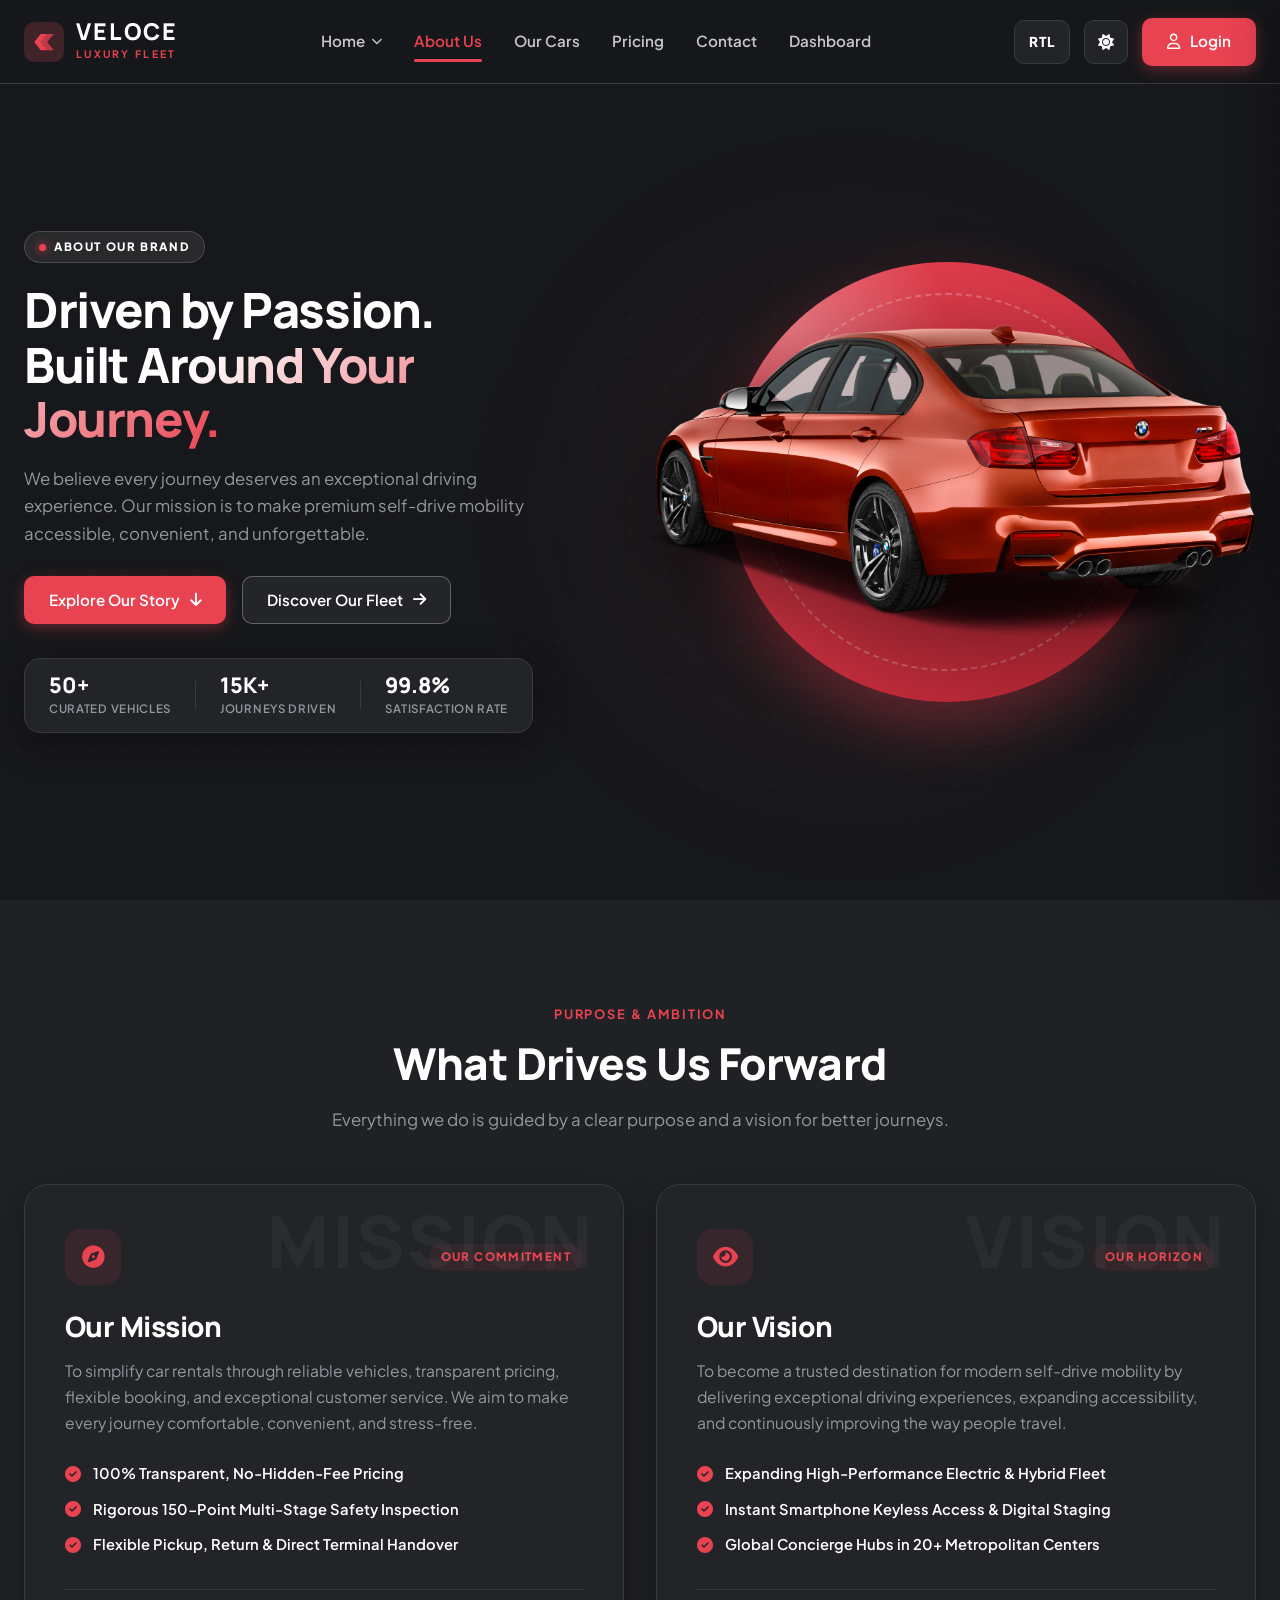
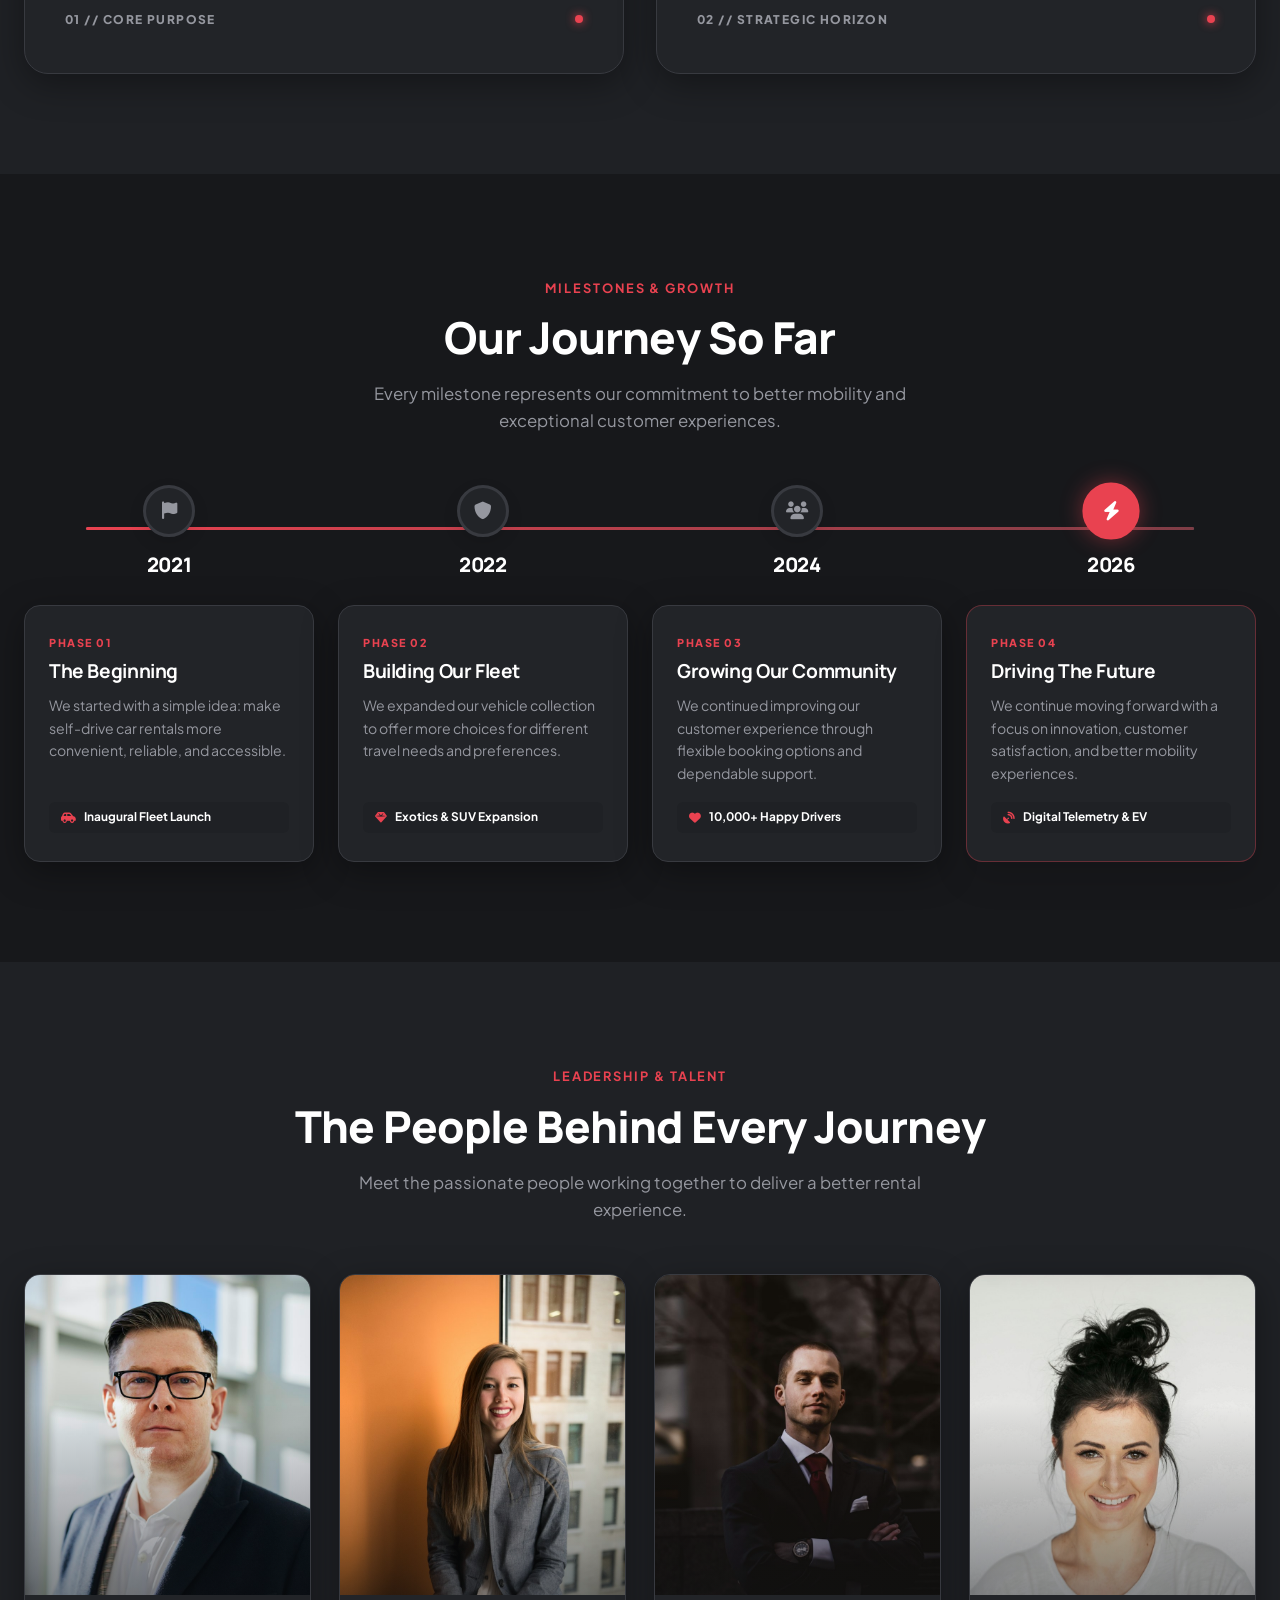
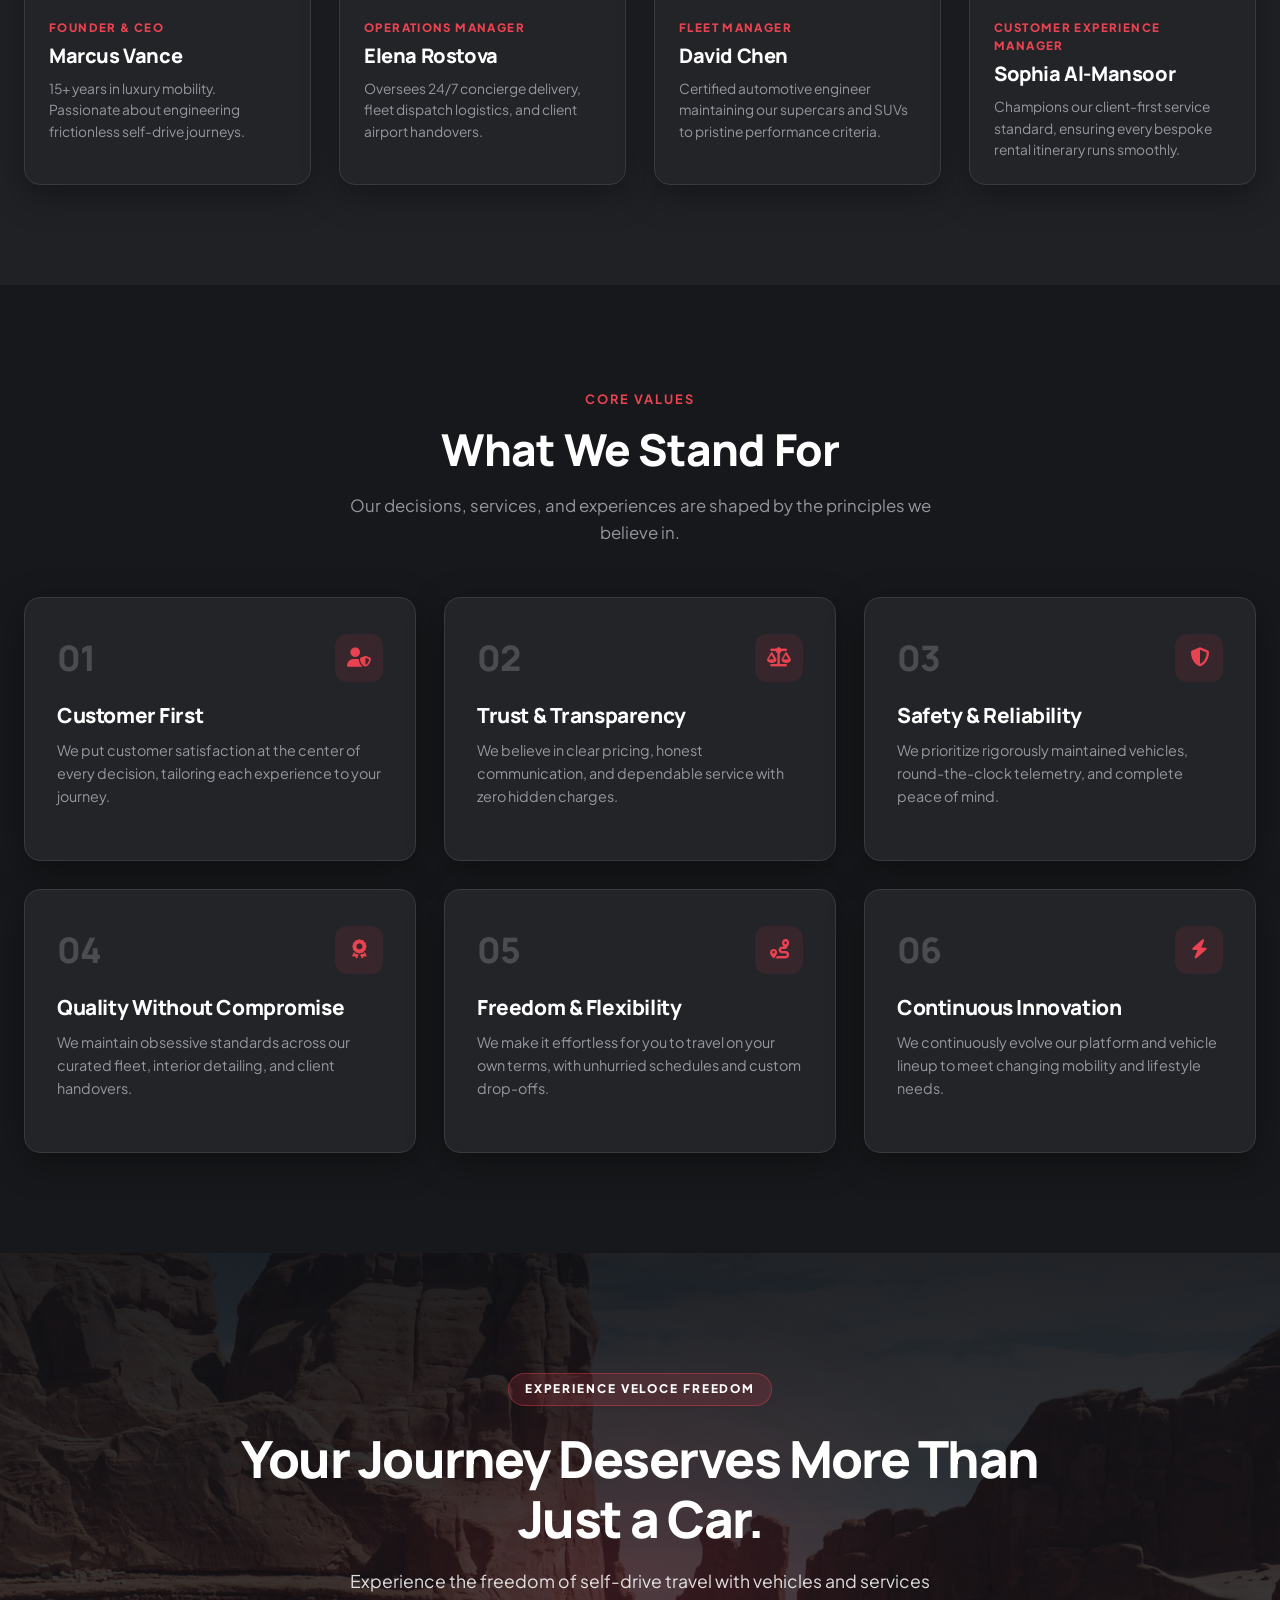
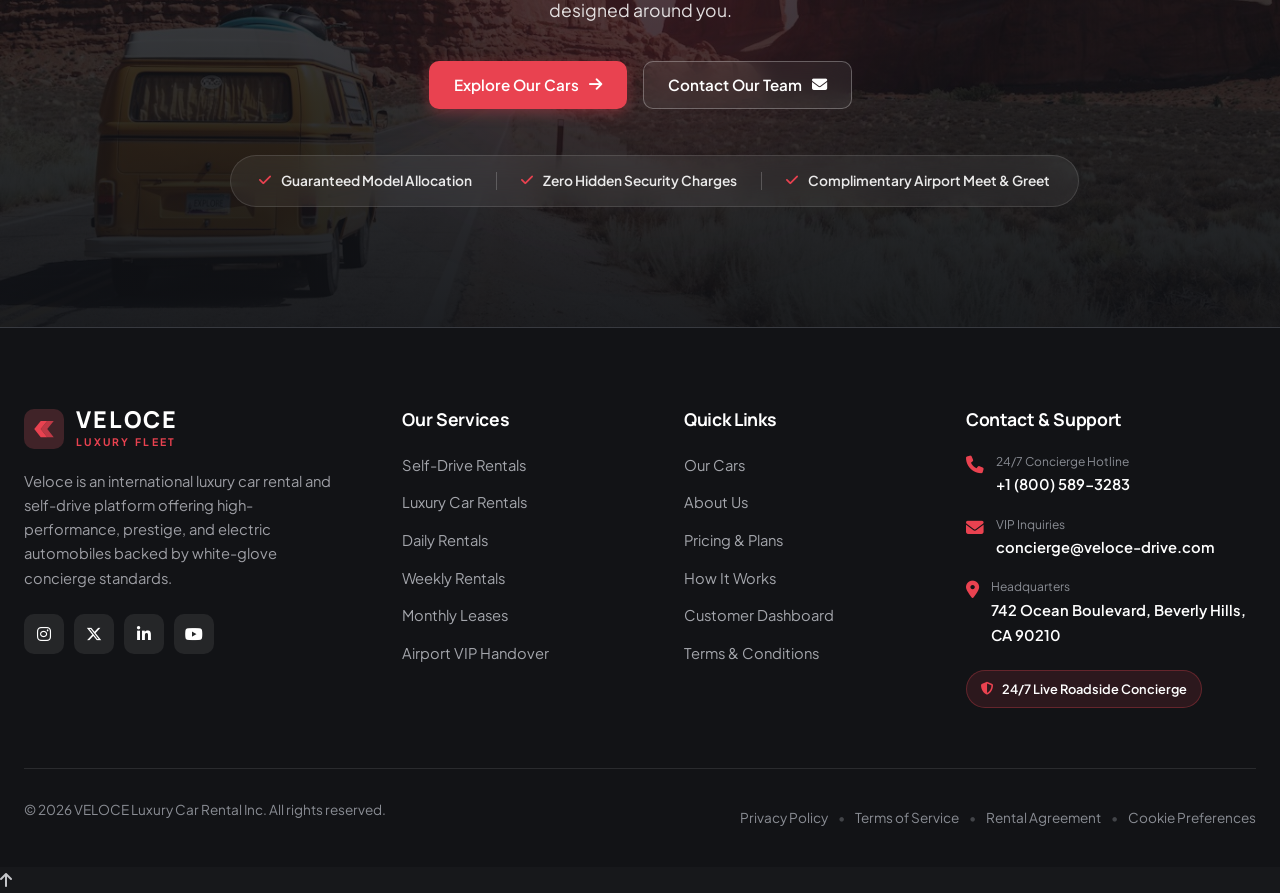
==== about.html @ 5837d4e3 "Add files via upload" ====
<!DOCTYPE html>
<html lang="en" data-theme="dark" dir="ltr">
<head>
  <meta charset="UTF-8">
  <meta name="viewport" content="width=device-width, initial-scale=1.0">
  <meta http-equiv="X-UA-Compatible" content="ie=edge">

  <title>About Us | VELOCE LUXURY FLEET — Driven by Passion</title>
  <meta name="description" content="Discover the story, mission, leadership, and guiding principles behind VELOCE Luxury Fleet — redefining self-drive automotive freedom since 2021.">
  <meta name="keywords" content="about veloce, luxury car rental company, self-drive rental brand, exotic fleet story, automotive leadership">

  <link rel="preconnect" href="https://fonts.googleapis.com">
  <link rel="preconnect" href="https://fonts.gstatic.com" crossorigin>
  <link href="https://fonts.googleapis.com/css2?family=Manrope:wght@400;500;600;700&family=Plus+Jakarta+Sans:wght@400;500;600;700;800;900&display=swap" rel="stylesheet">

  <link rel="stylesheet" href="https://cdnjs.cloudflare.com/ajax/libs/font-awesome/6.5.1/css/all.min.css">

  <link rel="stylesheet" href="index.css">

  <link rel="stylesheet" href="about.css">
</head>
<body class="about-page">

  <header class="site-header" id="siteHeader">
    <div class="header-container">

      <a href="index.html" class="brand-logo" aria-label="VELOCE Home">
        <div class="logo-icon-wrap">
          <svg class="logo-svg" viewBox="0 0 32 32" fill="none" xmlns="http://www.w3.org/2000/svg">
            <path d="M4 16L12 6H20L12 16L20 26H12L4 16Z" fill="#E94250"/>
            <path d="M12 16L20 6H28L20 16L28 26H20L12 16Z" fill="#E94250" fill-opacity="0.75"/>
          </svg>
        </div>
        <div class="brand-text">
          <span class="brand-name">VELOCE</span>
          <span class="brand-sub">LUXURY FLEET</span>
        </div>
      </a>

      <nav class="main-nav" id="mainNav" aria-label="Main Navigation">
        <ul class="nav-list">

          <li class="nav-item has-dropdown">
            <a href="index.html" class="nav-link" id="homeDropdownBtn" aria-expanded="false">
              <span>Home</span>
              <i class="fa-solid fa-chevron-down nav-arrow"></i>
            </a>
            <ul class="dropdown-menu" id="homeDropdownMenu">
              <li>
                <a href="index.html" class="dropdown-link">
                  <div class="dropdown-item-content">
                    <span class="dropdown-title">Home 1 - Red Dynamic</span>
                    <span class="dropdown-desc">Cinematic curves & floating fleet hero</span>
                  </div>
                </a>
              </li>
              <li>
                <a href="home2.html" class="dropdown-link">
                  <div class="dropdown-item-content">
                    <span class="dropdown-title">Home 2 - Minimal Luxury</span>
                    <span class="dropdown-desc">Monochrome elegance & travel stories</span>
                  </div>
                </a>
              </li>
            </ul>
          </li>

          <li class="nav-item">
            <a href="about.html" class="nav-link active">About Us</a>
          </li>
          <li class="nav-item">
            <a href="cars.html" class="nav-link">Our Cars</a>
          </li>
          <li class="nav-item">
            <a href="pricing.html" class="nav-link">Pricing</a>
          </li>
          <li class="nav-item">
            <a href="contact.html" class="nav-link">Contact</a>
          </li>
          <li class="nav-item">
            <a href="dashboard.html" class="nav-link" id="navDashboardBtn">Dashboard</a>
          </li>
        </ul>
      </nav>

      <div class="header-actions">

        <button type="button" class="action-btn dir-toggle" id="dirToggle" title="Toggle RTL/LTR" aria-label="Toggle text direction">
          <span class="dir-text" id="dirText">RTL</span>
        </button>

        <button type="button" class="action-btn theme-toggle" id="themeToggle" title="Toggle Theme" aria-label="Toggle dark/light mode">
          <i class="fa-solid fa-moon theme-icon-moon"></i>
          <i class="fa-solid fa-sun theme-icon-sun"></i>
        </button>

        <a href="login.html" class="btn btn-primary header-login-btn" id="loginBtn">
          <i class="fa-regular fa-user"></i>
          <span>Login</span>
        </a>

        <button type="button" class="mobile-toggle" id="mobileMenuBtn" aria-label="Open mobile menu">
          <span></span>
          <span></span>
          <span></span>
        </button>
      </div>

    </div>
  </header>

  <div class="mobile-menu-overlay" id="mobileMenuOverlay"></div>
  <aside class="mobile-menu-drawer" id="mobileDrawer">
    <div class="mobile-drawer-header">
      <div class="brand-text">
        <span class="brand-name">VELOCE</span>
        <span class="brand-sub">LUXURY FLEET</span>
      </div>
      <button class="mobile-close-btn" id="mobileCloseBtn" aria-label="Close menu">
        <i class="fa-solid fa-xmark"></i>
      </button>
    </div>

    <div class="mobile-drawer-body">
      <ul class="mobile-nav-list">
        <li class="mobile-nav-item">
          <div class="mobile-dropdown-header" id="mobileHomeDropdown">
            <span>Home</span>
            <i class="fa-solid fa-chevron-down"></i>
          </div>
          <ul class="mobile-sub-menu" id="mobileHomeSubmenu">
            <li><a href="index.html" class="mobile-link">Home 1 - Red Dynamic</a></li>
            <li><a href="home2.html" class="mobile-link">Home 2 - Minimal Luxury</a></li>
          </ul>
        </li>
        <li class="mobile-nav-item"><a href="about.html" class="mobile-link active">About Us</a></li>
        <li class="mobile-nav-item"><a href="cars.html" class="mobile-link">Our Cars</a></li>
        <li class="mobile-nav-item"><a href="pricing.html" class="mobile-link">Pricing &amp; Plans</a></li>
        <li class="mobile-nav-item"><a href="contact.html" class="mobile-link">Contact</a></li>
        <li class="mobile-nav-item"><a href="dashboard.html" class="mobile-link" id="mobileDashboardBtn">Customer Dashboard</a></li>
      </ul>

      <div class="mobile-drawer-actions">
        <div class="mobile-settings-row">
          <button type="button" class="action-btn mobile-dir-btn" id="mobileDirToggle">
            <span id="mobileDirText">Switch to RTL</span>
          </button>
          <button type="button" class="action-btn mobile-theme-btn" id="mobileThemeToggle">
            <i class="fa-solid fa-moon"></i>
            <span id="mobileThemeText">Dark Mode</span>
          </button>
        </div>
        <a href="login.html" class="btn btn-primary w-100 mobile-login-btn" id="mobileLoginBtn">
          <i class="fa-regular fa-user"></i>
          <span>Login / Register</span>
        </a>
      </div></div>
  </aside>

  <main id="mainContent">

    <section class="about-hero-section" id="about-hero">

      <div class="about-hero-bg-texture" aria-hidden="true">
        <div class="about-hero-ambient-glow"></div>
        <div class="about-hero-grid-pattern"></div>
      </div>

      <div class="section-container about-hero-container">

        <div class="about-hero-content">

          <div class="about-hero-tag">
            <span class="about-tag-pulse"></span>
            <span class="about-tag-text">ABOUT OUR BRAND</span>
          </div>

          <h1 class="about-hero-title">
            Driven by Passion.<br>
            <span class="about-title-accent">Built Around Your Journey.</span>
          </h1>

          <p class="about-hero-lead">
            We believe every journey deserves an exceptional driving experience. Our mission is to make premium self-drive mobility accessible, convenient, and unforgettable.
          </p>

          <div class="about-hero-ctas">
            <a href="#mission-vision" class="btn btn-primary about-cta-primary">
              <span>Explore Our Story</span>
              <i class="fa-solid fa-arrow-down"></i>
            </a>
            <a href="cars.html" class="btn btn-secondary about-cta-secondary">
              <span>Discover Our Fleet</span>
              <i class="fa-solid fa-arrow-right"></i>
            </a>
          </div>

          <div class="about-hero-metrics">
            <div class="about-metric-item">
              <span class="about-metric-num">50+</span>
              <span class="about-metric-lbl">Curated Vehicles</span>
            </div>
            <div class="about-metric-sep"></div>
            <div class="about-metric-item">
              <span class="about-metric-num">15K+</span>
              <span class="about-metric-lbl">Journeys Driven</span>
            </div>
            <div class="about-metric-sep"></div>
            <div class="about-metric-item">
              <span class="about-metric-num">99.8%</span>
              <span class="about-metric-lbl">Satisfaction Rate</span>
            </div>
          </div>

        </div>

        <div class="about-hero-visual-wrap">

          <div class="about-hero-circle-shape" aria-hidden="true">
            <div class="circle-inner-ring"></div>
            <div class="circle-radial-shine"></div>
          </div>

          <div class="about-hero-car-wrapper">
            <img src="assets/hero2-car-5.png" alt="VELOCE Flagship Luxury Vehicle" class="about-hero-car-img" loading="eager">
          </div>
        </div>

      </div>

    </section>

    <section class="about-mv-section" id="mission-vision">
      <div class="section-container">

        <div class="section-header text-center">
          <span class="section-sub-label">PURPOSE &amp; AMBITION</span>
          <h2 class="section-heading">What Drives Us Forward</h2>
          <p class="section-subtitle">
            Everything we do is guided by a clear purpose and a vision for better journeys.
          </p>
        </div>

        <div class="about-mv-grid">

          <article class="mv-card mv-card-mission">
            <div class="mv-card-watermark" aria-hidden="true">MISSION</div>

            <div class="mv-card-header">
              <div class="mv-icon-wrap">
                <i class="fa-solid fa-compass"></i>
              </div>
              <div class="mv-badge-tag">OUR COMMITMENT</div>
            </div>

            <h3 class="mv-card-title">Our Mission</h3>

            <p class="mv-card-desc">
              To simplify car rentals through reliable vehicles, transparent pricing, flexible booking, and exceptional customer service. We aim to make every journey comfortable, convenient, and stress-free.
            </p>

            <ul class="mv-features-list">
              <li>
                <i class="fa-solid fa-circle-check"></i>
                <span>100% Transparent, No-Hidden-Fee Pricing</span>
              </li>
              <li>
                <i class="fa-solid fa-circle-check"></i>
                <span>Rigorous 150-Point Multi-Stage Safety Inspection</span>
              </li>
              <li>
                <i class="fa-solid fa-circle-check"></i>
                <span>Flexible Pickup, Return &amp; Direct Terminal Handover</span>
              </li>
            </ul>

            <div class="mv-card-footer">
              <span class="mv-stat-pill">01 // CORE PURPOSE</span>
              <div class="mv-card-glow"></div>
            </div>
          </article>

          <article class="mv-card mv-card-vision">
            <div class="mv-card-watermark" aria-hidden="true">VISION</div>

            <div class="mv-card-header">
              <div class="mv-icon-wrap">
                <i class="fa-solid fa-eye"></i>
              </div>
              <div class="mv-badge-tag">OUR HORIZON</div>
            </div>

            <h3 class="mv-card-title">Our Vision</h3>

            <p class="mv-card-desc">
              To become a trusted destination for modern self-drive mobility by delivering exceptional driving experiences, expanding accessibility, and continuously improving the way people travel.
            </p>

            <ul class="mv-features-list">
              <li>
                <i class="fa-solid fa-circle-check"></i>
                <span>Expanding High-Performance Electric &amp; Hybrid Fleet</span>
              </li>
              <li>
                <i class="fa-solid fa-circle-check"></i>
                <span>Instant Smartphone Keyless Access &amp; Digital Staging</span>
              </li>
              <li>
                <i class="fa-solid fa-circle-check"></i>
                <span>Global Concierge Hubs in 20+ Metropolitan Centers</span>
              </li>
            </ul>

            <div class="mv-card-footer">
              <span class="mv-stat-pill">02 // STRATEGIC HORIZON</span>
              <div class="mv-card-glow"></div>
            </div>
          </article>

        </div>

      </div>
    </section>

    <section class="about-timeline-section" id="timeline">
      <div class="section-container">

        <div class="section-header text-center">
          <span class="section-sub-label">MILESTONES &amp; GROWTH</span>
          <h2 class="section-heading">Our Journey So Far</h2>
          <p class="section-subtitle">
            Every milestone represents our commitment to better mobility and exceptional customer experiences.
          </p>
        </div>

        <div class="timeline-container">

          <div class="timeline-track-line" aria-hidden="true">
            <div class="timeline-progress-bar" id="timelineProgress"></div>
          </div>

          <div class="timeline-grid">

            <div class="timeline-item" data-milestone="1">
              <div class="timeline-marker">
                <div class="timeline-dot">
                  <i class="fa-solid fa-flag"></i>
                </div>
                <span class="timeline-year">2021</span>
              </div>
              <div class="timeline-content">
                <span class="timeline-step-label">PHASE 01</span>
                <h3 class="timeline-title">The Beginning</h3>
                <p class="timeline-desc">
                  We started with a simple idea: make self-drive car rentals more convenient, reliable, and accessible.
                </p>
                <div class="timeline-pill">
                  <i class="fa-solid fa-car-side"></i>
                  <span>Inaugural Fleet Launch</span>
                </div>
              </div>
            </div>

            <div class="timeline-item" data-milestone="2">
              <div class="timeline-marker">
                <div class="timeline-dot">
                  <i class="fa-solid fa-shield"></i>
                </div>
                <span class="timeline-year">2022</span>
              </div>
              <div class="timeline-content">
                <span class="timeline-step-label">PHASE 02</span>
                <h3 class="timeline-title">Building Our Fleet</h3>
                <p class="timeline-desc">
                  We expanded our vehicle collection to offer more choices for different travel needs and preferences.
                </p>
                <div class="timeline-pill">
                  <i class="fa-solid fa-gem"></i>
                  <span>Exotics &amp; SUV Expansion</span>
                </div>
              </div>
            </div>

            <div class="timeline-item" data-milestone="3">
              <div class="timeline-marker">
                <div class="timeline-dot">
                  <i class="fa-solid fa-users"></i>
                </div>
                <span class="timeline-year">2024</span>
              </div>
              <div class="timeline-content">
                <span class="timeline-step-label">PHASE 03</span>
                <h3 class="timeline-title">Growing Our Community</h3>
                <p class="timeline-desc">
                  We continued improving our customer experience through flexible booking options and dependable support.
                </p>
                <div class="timeline-pill">
                  <i class="fa-solid fa-heart"></i>
                  <span>10,000+ Happy Drivers</span>
                </div>
              </div>
            </div>

            <div class="timeline-item active" data-milestone="4">
              <div class="timeline-marker">
                <div class="timeline-dot">
                  <i class="fa-solid fa-bolt"></i>
                </div>
                <span class="timeline-year">2026</span>
              </div>
              <div class="timeline-content">
                <span class="timeline-step-label">PHASE 04</span>
                <h3 class="timeline-title">Driving The Future</h3>
                <p class="timeline-desc">
                  We continue moving forward with a focus on innovation, customer satisfaction, and better mobility experiences.
                </p>
                <div class="timeline-pill">
                  <i class="fa-solid fa-satellite-dish"></i>
                  <span>Digital Telemetry &amp; EV</span>
                </div>
              </div>
            </div>

          </div>

        </div>

      </div>
    </section>

    <section class="about-team-section" id="team">
      <div class="section-container">

        <div class="section-header text-center">
          <span class="section-sub-label">LEADERSHIP &amp; TALENT</span>
          <h2 class="section-heading">The People Behind Every Journey</h2>
          <p class="section-subtitle">
            Meet the passionate people working together to deliver a better rental experience.
          </p>
        </div>

        <div class="about-team-grid">

          <article class="team-card">
            <div class="team-media-wrap">
              <img src="assets/team-1.jpg" alt="Marcus Vance - Founder &amp; CEO" class="team-img" loading="lazy">
              <div class="team-overlay"></div>
              <div class="team-social-bar">
                <a href="#" class="team-social-link" aria-label="LinkedIn"><i class="fa-brands fa-linkedin-in"></i></a>
                <a href="#" class="team-social-link" aria-label="Twitter"><i class="fa-brands fa-x-twitter"></i></a>
                <a href="#" class="team-social-link" aria-label="Email"><i class="fa-solid fa-envelope"></i></a>
              </div>
            </div>
            <div class="team-info">
              <span class="team-role">Founder &amp; CEO</span>
              <h3 class="team-name">Marcus Vance</h3>
              <p class="team-bio">
                15+ years in luxury mobility. Passionate about engineering frictionless self-drive journeys.
              </p>
            </div>
          </article>

          <article class="team-card">
            <div class="team-media-wrap">
              <img src="assets/team-2.jpg" alt="Elena Rostova - Operations Manager" class="team-img" loading="lazy">
              <div class="team-overlay"></div>
              <div class="team-social-bar">
                <a href="#" class="team-social-link" aria-label="LinkedIn"><i class="fa-brands fa-linkedin-in"></i></a>
                <a href="#" class="team-social-link" aria-label="Twitter"><i class="fa-brands fa-x-twitter"></i></a>
                <a href="#" class="team-social-link" aria-label="Email"><i class="fa-solid fa-envelope"></i></a>
              </div>
            </div>
            <div class="team-info">
              <span class="team-role">Operations Manager</span>
              <h3 class="team-name">Elena Rostova</h3>
              <p class="team-bio">
                Oversees 24/7 concierge delivery, fleet dispatch logistics, and client airport handovers.
              </p>
            </div>
          </article>

          <article class="team-card">
            <div class="team-media-wrap">
              <img src="assets/team-3.jpg" alt="David Chen - Fleet Manager" class="team-img" loading="lazy">
              <div class="team-overlay"></div>
              <div class="team-social-bar">
                <a href="#" class="team-social-link" aria-label="LinkedIn"><i class="fa-brands fa-linkedin-in"></i></a>
                <a href="#" class="team-social-link" aria-label="Twitter"><i class="fa-brands fa-x-twitter"></i></a>
                <a href="#" class="team-social-link" aria-label="Email"><i class="fa-solid fa-envelope"></i></a>
              </div>
            </div>
            <div class="team-info">
              <span class="team-role">Fleet Manager</span>
              <h3 class="team-name">David Chen</h3>
              <p class="team-bio">
                Certified automotive engineer maintaining our supercars and SUVs to pristine performance criteria.
              </p>
            </div>
          </article>

          <article class="team-card">
            <div class="team-media-wrap">
              <img src="assets/team-4.jpg" alt="Sophia Al-Mansoor - Customer Experience Manager" class="team-img" loading="lazy">
              <div class="team-overlay"></div>
              <div class="team-social-bar">
                <a href="#" class="team-social-link" aria-label="LinkedIn"><i class="fa-brands fa-linkedin-in"></i></a>
                <a href="#" class="team-social-link" aria-label="Twitter"><i class="fa-brands fa-x-twitter"></i></a>
                <a href="#" class="team-social-link" aria-label="Email"><i class="fa-solid fa-envelope"></i></a>
              </div>
            </div>
            <div class="team-info">
              <span class="team-role">Customer Experience Manager</span>
              <h3 class="team-name">Sophia Al-Mansoor</h3>
              <p class="team-bio">
                Champions our client-first service standard, ensuring every bespoke rental itinerary runs smoothly.
              </p>
            </div>
          </article>

        </div>

      </div>
    </section>

    <section class="about-principles-section" id="principles">
      <div class="section-container">

        <div class="section-header text-center">
          <span class="section-sub-label">CORE VALUES</span>
          <h2 class="section-heading">What We Stand For</h2>
          <p class="section-subtitle">
            Our decisions, services, and experiences are shaped by the principles we believe in.
          </p>
        </div>

        <div class="principles-grid">

          <article class="principle-card">
            <div class="principle-card-top">
              <span class="principle-number">01</span>
              <div class="principle-icon-wrap">
                <i class="fa-solid fa-user-shield"></i>
              </div>
            </div>
            <h3 class="principle-title">Customer First</h3>
            <p class="principle-desc">
              We put customer satisfaction at the center of every decision, tailoring each experience to your journey.
            </p>
            <div class="principle-accent-bar"></div>
          </article>

          <article class="principle-card">
            <div class="principle-card-top">
              <span class="principle-number">02</span>
              <div class="principle-icon-wrap">
                <i class="fa-solid fa-scale-balanced"></i>
              </div>
            </div>
            <h3 class="principle-title">Trust &amp; Transparency</h3>
            <p class="principle-desc">
              We believe in clear pricing, honest communication, and dependable service with zero hidden charges.
            </p>
            <div class="principle-accent-bar"></div>
          </article>

          <article class="principle-card">
            <div class="principle-card-top">
              <span class="principle-number">03</span>
              <div class="principle-icon-wrap">
                <i class="fa-solid fa-shield-halved"></i>
              </div>
            </div>
            <h3 class="principle-title">Safety &amp; Reliability</h3>
            <p class="principle-desc">
              We prioritize rigorously maintained vehicles, round-the-clock telemetry, and complete peace of mind.
            </p>
            <div class="principle-accent-bar"></div>
          </article>

          <article class="principle-card">
            <div class="principle-card-top">
              <span class="principle-number">04</span>
              <div class="principle-icon-wrap">
                <i class="fa-solid fa-award"></i>
              </div>
            </div>
            <h3 class="principle-title">Quality Without Compromise</h3>
            <p class="principle-desc">
              We maintain obsessive standards across our curated fleet, interior detailing, and client handovers.
            </p>
            <div class="principle-accent-bar"></div>
          </article>

          <article class="principle-card">
            <div class="principle-card-top">
              <span class="principle-number">05</span>
              <div class="principle-icon-wrap">
                <i class="fa-solid fa-route"></i>
              </div>
            </div>
            <h3 class="principle-title">Freedom &amp; Flexibility</h3>
            <p class="principle-desc">
              We make it effortless for you to travel on your own terms, with unhurried schedules and custom drop-offs.
            </p>
            <div class="principle-accent-bar"></div>
          </article>

          <article class="principle-card">
            <div class="principle-card-top">
              <span class="principle-number">06</span>
              <div class="principle-icon-wrap">
                <i class="fa-solid fa-bolt"></i>
              </div>
            </div>
            <h3 class="principle-title">Continuous Innovation</h3>
            <p class="principle-desc">
              We continuously evolve our platform and vehicle lineup to meet changing mobility and lifestyle needs.
            </p>
            <div class="principle-accent-bar"></div>
          </article>

        </div>

      </div>
    </section>

    <section class="about-cta-section" id="about-cta">

      <div class="about-cta-bg-wrap" aria-hidden="true">
        <img src="assets/travel-experience.jpg" alt="Luxury Automotive Journey" class="about-cta-bg-img">
        <div class="about-cta-overlay"></div>
        <div class="about-cta-glow"></div>
      </div>

      <div class="section-container about-cta-container">
        <div class="about-cta-inner text-center">

          <span class="about-cta-badge">EXPERIENCE VELOCE FREEDOM</span>

          <h2 class="about-cta-title">
            Your Journey Deserves More Than Just a Car.
          </h2>

          <p class="about-cta-lead">
            Experience the freedom of self-drive travel with vehicles and services designed around you.
          </p>

          <div class="about-cta-btn-group">
            <a href="cars.html" class="btn btn-primary about-cta-btn-main">
              <span>Explore Our Cars</span>
              <i class="fa-solid fa-arrow-right"></i>
            </a>
            <a href="#footer" class="btn btn-secondary about-cta-btn-ghost">
              <span>Contact Our Team</span>
              <i class="fa-solid fa-envelope"></i>
            </a>
          </div>

          <div class="about-cta-features-strip">
            <div class="about-feat-item">
              <i class="fa-solid fa-check text-primary"></i>
              <span>Guaranteed Model Allocation</span>
            </div>
            <div class="about-feat-sep"></div>
            <div class="about-feat-item">
              <i class="fa-solid fa-check text-primary"></i>
              <span>Zero Hidden Security Charges</span>
            </div>
            <div class="about-feat-sep"></div>
            <div class="about-feat-item">
              <i class="fa-solid fa-check text-primary"></i>
              <span>Complimentary Airport Meet &amp; Greet</span>
            </div>
          </div>

        </div>
      </div>

    </section>

  </main>

  <footer class="site-footer" id="footer">
    <div class="section-container">

      <div class="footer-grid">

        <div class="footer-col footer-brand-col">
          <a href="index.html" class="brand-logo" aria-label="VELOCE Home">
            <div class="logo-icon-wrap">
              <svg class="logo-svg" viewBox="0 0 32 32" fill="none" xmlns="http://www.w3.org/2000/svg">
                <path d="M4 16L12 6H20L12 16L20 26H12L4 16Z" fill="#E94250"/>
                <path d="M12 16L20 6H28L20 16L28 26H20L12 16Z" fill="#E94250" fill-opacity="0.75"/>
              </svg>
            </div>
            <div class="brand-text">
              <span class="brand-name">VELOCE</span>
              <span class="brand-sub">LUXURY FLEET</span>
            </div>
          </a>

          <p class="footer-brand-desc">
            Veloce is an international luxury car rental and self-drive platform offering high-performance, prestige, and electric automobiles backed by white-glove concierge standards.
          </p>

          <div class="social-links-row">
            <a href="#" class="social-icon-btn" aria-label="Instagram"><i class="fa-brands fa-instagram"></i></a>
            <a href="#" class="social-icon-btn" aria-label="Twitter / X"><i class="fa-brands fa-x-twitter"></i></a>
            <a href="#" class="social-icon-btn" aria-label="LinkedIn"><i class="fa-brands fa-linkedin-in"></i></a>
            <a href="#" class="social-icon-btn" aria-label="YouTube"><i class="fa-brands fa-youtube"></i></a>
          </div>
        </div>

        <div class="footer-col">
          <h4 class="footer-col-title">Our Services</h4>
          <ul class="footer-link-list">
            <li><a href="cars.html">Self-Drive Rentals</a></li>
            <li><a href="cars.html">Luxury Car Rentals</a></li>
            <li><a href="pricing.html">Daily Rentals</a></li>
            <li><a href="pricing.html">Weekly Rentals</a></li>
            <li><a href="pricing.html">Monthly Leases</a></li>
            <li><a href="cars.html">Airport VIP Handover</a></li>
          </ul>
        </div>

        <div class="footer-col">
          <h4 class="footer-col-title">Quick Links</h4>
          <ul class="footer-link-list">
            <li><a href="cars.html">Our Cars</a></li>
            <li><a href="about.html" class="active">About Us</a></li>
            <li><a href="pricing.html">Pricing &amp; Plans</a></li>
            <li><a href="index.html#how-it-works">How It Works</a></li>
            <li><a href="dashboard.html" class="footer-dash-link">Customer Dashboard</a></li>
            <li><a href="#" id="openTermsLink">Terms &amp; Conditions</a></li>
          </ul>
        </div>

        <div class="footer-col footer-contact-col">
          <h4 class="footer-col-title">Contact &amp; Support</h4>
          <ul class="footer-contact-list">
            <li class="contact-item">
              <i class="fa-solid fa-phone contact-icon"></i>
              <div>
                <span class="contact-sub">24/7 Concierge Hotline</span>
                <a href="tel:+18005893283" class="contact-val">+1 (800) 589-3283</a>
              </div>
            </li>
            <li class="contact-item">
              <i class="fa-solid fa-envelope contact-icon"></i>
              <div>
                <span class="contact-sub">VIP Inquiries</span>
                <a href="mailto:concierge@veloce-drive.com" class="contact-val">concierge@veloce-drive.com</a>
              </div>
            </li>
            <li class="contact-item">
              <i class="fa-solid fa-location-dot contact-icon"></i>
              <div>
                <span class="contact-sub">Headquarters</span>
                <span class="contact-val">742 Ocean Boulevard, Beverly Hills, CA 90210</span>
              </div>
            </li>
          </ul>

          <div class="footer-badge-pill">
            <i class="fa-solid fa-shield-halved text-primary"></i>
            <span>24/7 Live Roadside Concierge</span>
          </div>
        </div>

      </div>

      <div class="footer-bottom-row">
        <p class="copyright-text">
          &copy; <span id="currentYear">2026</span> VELOCE Luxury Car Rental Inc. All rights reserved.
        </p>

        <div class="footer-legal-links">
          <a href="#">Privacy Policy</a>
          <span class="dot-sep">•</span>
          <a href="#">Terms of Service</a>
          <span class="dot-sep">•</span>
          <a href="#">Rental Agreement</a>
          <span class="dot-sep">•</span>
          <a href="#">Cookie Preferences</a>
        </div>
      </div>

    </div>
  </footer>

  <div class="toast-container" id="toastContainer" aria-live="polite"></div>

  <button type="button" class="back-to-top" id="backToTopBtn" aria-label="Back to top of page">
    <i class="fa-solid fa-arrow-up"></i>
  </button>

  <script src="about.js"></script>
</body>
</html>
---- index.css ----
:root {

  --primary: #E94250;
  --primary-hover: #CC3040;
  --primary-light: #FCEBED;
  --primary-glow: rgba(233, 66, 80, 0.25);
  --primary-glow-strong: rgba(233, 66, 80, 0.4);

  --secondary: #252629;
  --secondary-light: #45474C;
  --secondary-rgb: 37, 38, 41;

  --bg-main: #F7F7F7;
  --bg-alt: #FFFFFF;
  --surface: #FFFFFF;
  --surface-elevated: #FFFFFF;
  --surface-hover: #F9F9FA;

  --text-main: #55565A;
  --text-muted: #7E8085;
  --heading: #17181B;
  --border-color: #E8E8E8;
  --border-light: #F0F0F0;

  --card-shadow: 0 10px 30px rgba(0, 0, 0, 0.05);
  --card-shadow-hover: 0 20px 40px rgba(0, 0, 0, 0.09);
  --modal-shadow: 0 25px 60px rgba(0, 0, 0, 0.2);

  --font-primary: 'Plus Jakarta Sans', -apple-system, BlinkMacSystemFont, 'Segoe UI', Roboto, sans-serif;
  --font-heading: 'Manrope', 'Plus Jakarta Sans', sans-serif;

  --header-height: 84px;
  --radius-sm: 6px;
  --radius-md: 10px;
  --radius-lg: 16px;
  --radius-xl: 24px;
  --radius-full: 9999px;

  --transition-fast: 0.2s ease;
  --transition-smooth: 0.3s cubic-bezier(0.16, 1, 0.3, 1);
  --transition-bounce: 0.4s cubic-bezier(0.34, 1.56, 0.64, 1);
}

[data-theme="dark"] {
  color-scheme: dark;
  --primary: #E94250;
  --primary-hover: #FF5967;
  --primary-light: #402328;
  --primary-glow: rgba(233, 66, 80, 0.35);
  --primary-glow-strong: rgba(233, 66, 80, 0.55);

  --secondary: #252629;
  --secondary-light: #8E9199;
  --secondary-rgb: 37, 38, 41;

  --bg-main: #17181B;
  --bg-alt: #1F2125;
  --surface: #222428;
  --surface-elevated: #282B30;
  --surface-hover: #2C2F35;

  --text-main: #C5C6CA;
  --text-muted: #95979F;
  --heading: #FFFFFF;
  --border-color: #383A40;
  --border-light: #2A2C31;

  --card-shadow: 0 10px 35px rgba(0, 0, 0, 0.35);
  --card-shadow-hover: 0 22px 50px rgba(0, 0, 0, 0.5);
  --modal-shadow: 0 25px 70px rgba(0, 0, 0, 0.65);
}

*, *::before, *::after {
  box-sizing: border-box;
  margin: 0;
  padding: 0;
}

html {
  scroll-behavior: smooth;
  font-size: 16px;
  -webkit-text-size-adjust: 100%;
}

body {
  font-family: var(--font-primary);
  background-color: var(--bg-main);
  color: var(--text-main);
  line-height: 1.6;
  overflow-x: hidden;
  transition: background-color 0.35s ease, color 0.35s ease;
  position: relative;
}

h1, h2, h3, h4, h5, h6 {
  font-family: var(--font-heading);
  color: var(--heading);
  font-weight: 700;
  line-height: 1.25;
  letter-spacing: -0.02em;
}

p {
  margin-bottom: 1rem;
}

p:last-child {
  margin-bottom: 0;
}

a {
  color: inherit;
  text-decoration: none;
  transition: color var(--transition-fast);
}

ul, ol {
  list-style: none;
}

img, svg {
  display: block;
  max-width: 100%;
  height: auto;
}

button, input, select, textarea {
  font-family: inherit;
  font-size: inherit;
  color: inherit;
  border: none;
  outline: none;
  background: none;
}

button {
  cursor: pointer;
}

.text-primary {
  color: var(--primary) !important;
}

.text-highlight {
  color: var(--primary);
  position: relative;
  display: inline-block;
}

.text-success {
  color: #10B981 !important;
}

.text-center {
  text-align: center;
}

.w-100 {
  width: 100%;
}

.mt-3 {
  margin-top: 1rem;
}

.section-container {
  width: 100%;
  max-width: 1320px;
  margin-left: auto;
  margin-right: auto;
  padding-left: 24px;
  padding-right: 24px;
}

.section-header {
  max-width: 760px;
  margin: 0 auto 50px auto;
}

.section-sub-label {
  display: inline-block;
  font-size: 0.8rem;
  font-weight: 700;
  text-transform: uppercase;
  letter-spacing: 0.15em;
  color: var(--primary);
  margin-bottom: 12px;
  position: relative;
}

.section-heading {
  font-size: clamp(1.85rem, 3.5vw, 2.75rem);
  font-weight: 800;
  margin-bottom: 16px;
  color: var(--heading);
}

.section-subtitle {
  font-size: 1.05rem;
  color: var(--text-muted);
  max-width: 620px;
  margin: 0 auto;
}

.btn-primary {
  background-color: var(--primary) !important;
  color: #FFFFFF !important;
  font-family: var(--font-primary) !important;
  font-size: 0.95rem !important;
  font-weight: 600 !important;
  border-radius: var(--radius-md) !important;
  padding: 12px 24px !important;
  min-height: 48px !important;
  height: 48px;
  border: 1px solid transparent !important;
  display: inline-flex !important;
  align-items: center !important;
  justify-content: center !important;
  gap: 10px !important;
  box-shadow: 0 4px 14px var(--primary-glow) !important;
  transition: all var(--transition-smooth) !important;
  cursor: pointer !important;
  text-decoration: none !important;
  white-space: nowrap !important;
  user-select: none !important;
}

.btn-primary:hover,
.btn-primary:focus-visible {
  background-color: var(--primary-hover) !important;
  color: #FFFFFF !important;
  transform: translateY(-2px) !important;
  box-shadow: 0 8px 24px var(--primary-glow-strong) !important;
}

.btn-primary:active {
  transform: translateY(0) !important;
  box-shadow: 0 2px 8px var(--primary-glow) !important;
}

.btn-secondary {
  background-color: var(--surface);
  color: var(--heading);
  font-family: var(--font-primary);
  font-size: 0.95rem;
  font-weight: 600;
  border-radius: var(--radius-md);
  padding: 12px 24px;
  min-height: 48px;
  height: 48px;
  border: 1.5px solid var(--border-color);
  display: inline-flex;
  align-items: center;
  justify-content: center;
  gap: 10px;
  transition: all var(--transition-smooth);
  cursor: pointer;
  text-decoration: none;
  white-space: nowrap;
}

.btn-secondary:hover {
  background-color: var(--surface-hover);
  border-color: var(--heading);
  color: var(--heading);
  transform: translateY(-2px);
}

[data-theme="light"] .btn-secondary,
:root:not([data-theme="dark"]) .btn-secondary {
  border: 1.5px solid #252629 !important;
  background-color: #FFFFFF !important;
  color: #17181B !important;
  box-shadow: 0 2px 6px rgba(0, 0, 0, 0.05);
}

[data-theme="light"] .btn-secondary:hover,
:root:not([data-theme="dark"]) .btn-secondary:hover {
  background-color: #F7F7F7 !important;
  border-color: var(--primary) !important;
  color: var(--primary) !important;
  box-shadow: 0 4px 14px rgba(233, 66, 80, 0.16) !important;
}

[data-theme="dark"] .btn-secondary {
  border: 1.5px solid rgba(255, 255, 255, 0.28) !important;
  background-color: rgba(255, 255, 255, 0.06) !important;
  color: #FFFFFF !important;
}

[data-theme="dark"] .btn-secondary:hover {
  border-color: var(--primary) !important;
  color: var(--primary) !important;
  background-color: rgba(255, 255, 255, 0.12) !important;
}

.btn-sm {
  min-height: 38px !important;
  height: 38px !important;
  padding: 8px 16px !important;
  font-size: 0.85rem !important;
  border-radius: var(--radius-sm) !important;
}

.site-header {
  position: sticky;
  top: 0;
  left: 0;
  width: 100%;
  height: var(--header-height);
  background-color: rgba(255, 255, 255, 0.9);
  backdrop-filter: blur(14px);
  -webkit-backdrop-filter: blur(14px);
  border-bottom: 1px solid var(--border-color);
  z-index: 1000;
  transition: all var(--transition-smooth);
}

[data-theme="dark"] .site-header {
  background-color: rgba(23, 24, 27, 0.9);
  border-bottom: 1px solid var(--border-color);
}

.site-header.scrolled {
  box-shadow: 0 4px 20px rgba(0, 0, 0, 0.06);
}

[data-theme="dark"] .site-header.scrolled {
  box-shadow: 0 4px 25px rgba(0, 0, 0, 0.35);
}

.header-container {
  max-width: 1360px;
  margin: 0 auto;
  height: 100%;
  padding: 0 24px;
  display: flex;
  align-items: center;
  justify-content: space-between;
  gap: 20px;
}

.brand-logo {
  display: flex;
  align-items: center;
  gap: 12px;
  text-decoration: none;
  flex-shrink: 0;
}

.logo-icon-wrap {
  width: 40px;
  height: 40px;
  background-color: var(--primary-light);
  border-radius: var(--radius-md);
  display: flex;
  align-items: center;
  justify-content: center;
  transition: transform var(--transition-bounce);
}

.brand-logo:hover .logo-icon-wrap {
  transform: rotate(-6deg) scale(1.08);
}

.logo-svg {
  width: 26px;
  height: 26px;
}

.brand-text {
  display: flex;
  flex-direction: column;
}

.brand-name {
  font-family: var(--font-heading);
  font-size: 1.45rem;
  font-weight: 800;
  letter-spacing: 0.08em;
  color: var(--heading);
  line-height: 1;
}

.brand-sub {
  font-size: 0.65rem;
  font-weight: 700;
  letter-spacing: 0.22em;
  color: var(--primary);
  margin-top: 3px;
}

.main-nav {
  display: flex;
  align-items: center;
}

.nav-list {
  display: flex;
  align-items: center;
  gap: 32px;
}

.nav-item {
  position: relative;
}

.nav-link {
  font-size: 0.95rem;
  font-weight: 600;
  color: var(--text-main);
  padding: 8px 0;
  display: inline-flex;
  align-items: center;
  gap: 6px;
  position: relative;
  transition: color var(--transition-fast);
}

.nav-link:hover,
.nav-link.active {
  color: var(--primary);
}

.nav-link.active::after {
  content: '';
  position: absolute;
  bottom: 0;
  left: 0;
  width: 100%;
  height: 2.5px;
  background-color: var(--primary);
  border-radius: 4px;
}

.nav-arrow {
  font-size: 0.7rem;
  transition: transform var(--transition-fast);
}

.nav-item:hover .nav-arrow {
  transform: rotate(180deg);
}

.dropdown-menu {
  position: absolute;
  top: 100%;
  left: 50%;
  transform: translateX(-50%) translateY(12px);
  background-color: var(--surface);
  border: 1px solid var(--border-color);
  border-radius: var(--radius-lg);
  box-shadow: var(--card-shadow-hover);
  padding: 12px;
  min-width: 290px;
  opacity: 0;
  visibility: hidden;
  transition: all var(--transition-smooth);
  z-index: 1050;
}

.nav-item:hover .dropdown-menu {
  opacity: 1;
  visibility: visible;
  transform: translateX(-50%) translateY(4px);
}

.dropdown-link {
  display: flex;
  align-items: flex-start;
  gap: 12px;
  padding: 12px 14px;
  border-radius: var(--radius-md);
  transition: background-color var(--transition-fast);
}

.dropdown-link:hover,
.dropdown-link.active {
  background-color: var(--surface-hover);
}

.dropdown-badge {
  font-size: 0.65rem;
  font-weight: 700;
  text-transform: uppercase;
  background-color: var(--primary);
  color: #fff;
  padding: 3px 6px;
  border-radius: var(--radius-sm);
  margin-top: 2px;
}

.dropdown-item-content {
  display: flex;
  flex-direction: column;
}

.dropdown-title {
  font-size: 0.9rem;
  font-weight: 700;
  color: var(--heading);
}

.dropdown-desc {
  font-size: 0.75rem;
  color: var(--text-muted);
  margin-top: 2px;
}

.header-actions {
  display: flex;
  align-items: center;
  gap: 14px;
}

.action-btn {
  width: 44px;
  height: 44px;
  border-radius: var(--radius-md);
  border: 1px solid var(--border-color);
  background-color: var(--surface);
  color: var(--heading);
  display: inline-flex;
  align-items: center;
  justify-content: center;
  font-size: 1rem;
  transition: all var(--transition-smooth);
}

.action-btn:hover {
  background-color: var(--surface-hover);
  border-color: var(--primary);
  color: var(--primary);
  transform: translateY(-2px);
}

.dir-toggle {
  width: auto;
  min-width: 54px;
  padding: 0 14px;
  font-size: 0.85rem;
  font-weight: 800;
  letter-spacing: 0.04em;
  display: inline-flex;
  align-items: center;
  justify-content: center;
  text-align: center;
}

.theme-icon-sun {
  display: none;
}

[data-theme="dark"] .theme-icon-sun {
  display: block;
}

[data-theme="dark"] .theme-icon-moon {
  display: none;
}

.mobile-toggle {
  display: none;
  flex-direction: column;
  justify-content: center;
  align-items: center;
  width: 44px;
  height: 44px;
  border-radius: var(--radius-md);
  border: 1px solid var(--border-color);
  background-color: var(--surface);
  gap: 5px;
  padding: 10px;
  cursor: pointer;
  transition: all var(--transition-smooth);
  flex-shrink: 0;
  box-sizing: border-box;
}

.mobile-toggle:hover {
  background-color: var(--surface-hover);
  border-color: var(--primary);
  transform: translateY(-2px);
}

.mobile-toggle:active {
  transform: translateY(0);
}

.mobile-toggle span {
  display: block;
  width: 20px;
  height: 2px;
  background-color: var(--heading);
  border-radius: 2px;
  transition: all var(--transition-smooth);
}

.mobile-menu-overlay {
  position: fixed;
  inset: 0;
  background-color: rgba(0, 0, 0, 0.6);
  backdrop-filter: blur(4px);
  z-index: 1998;
  opacity: 0;
  visibility: hidden;
  transition: all var(--transition-smooth);
}

.mobile-menu-overlay.active,
.mobile-menu-overlay.open {
  opacity: 1;
  visibility: visible;
}

.mobile-menu-drawer {
  position: fixed;
  top: 0;
  right: 0;
  width: 320px;
  max-width: 85vw;
  height: 100vh;
  background-color: var(--surface);
  box-shadow: -10px 0 40px rgba(0, 0, 0, 0.25);
  z-index: 1999;
  display: flex;
  flex-direction: column;
  transform: translateX(100%);
  transition: transform var(--transition-smooth);
  overflow-y: auto;
}

.mobile-menu-drawer.active,
.mobile-menu-drawer.open {
  transform: translateX(0);
}

.mobile-drawer-header {
  padding: 24px;
  display: flex;
  align-items: center;
  justify-content: space-between;
  border-bottom: 1px solid var(--border-color);
}

.mobile-close-btn {
  width: 38px;
  height: 38px;
  border-radius: var(--radius-md);
  border: 1px solid var(--border-color);
  display: flex;
  align-items: center;
  justify-content: center;
  font-size: 1.1rem;
  color: var(--heading);
}

.mobile-drawer-body {
  padding: 24px;
  display: flex;
  flex-direction: column;
  gap: 24px;
  flex: 1;
}

.mobile-nav-list {
  display: flex;
  flex-direction: column;
  gap: 14px;
}

.mobile-link {
  font-size: 1.05rem;
  font-weight: 600;
  color: var(--heading);
  display: block;
  padding: 8px 0;
  border-bottom: 1px solid var(--border-light);
}

.mobile-dropdown-header {
  display: flex;
  align-items: center;
  justify-content: space-between;
  font-size: 1.05rem;
  font-weight: 600;
  color: var(--heading);
  padding: 8px 0;
  cursor: pointer;
  border-bottom: 1px solid var(--border-light);
}

.mobile-sub-menu {
  padding-left: 16px;
  display: none;
  flex-direction: column;
  gap: 8px;
  margin-top: 8px;
}

.mobile-sub-menu.show {
  display: flex;
}

.mobile-sub-menu .mobile-link {
  font-size: 0.95rem;
  border-bottom: none;
  color: var(--text-muted);
}

.mobile-drawer-actions,
.mobile-drawer-footer {
  margin-top: auto;
  display: flex;
  flex-direction: column;
  gap: 16px;
  padding-top: 16px;
  border-top: 1px solid var(--border-color);
}

.mobile-settings-row,
.mobile-action-row {
  display: grid;
  grid-template-columns: 1fr 1fr;
  gap: 10px;
}

.mobile-dir-btn, .mobile-theme-btn {
  width: 100%;
  height: 44px;
  font-size: 0.85rem;
  gap: 6px;
}

.mobile-login-btn {
  display: inline-flex;
  align-items: center;
  justify-content: center;
  gap: 10px;
  width: 100%;
  height: 48px;
  font-size: 0.95rem;
  font-weight: 700;
  border-radius: var(--radius-md);
  box-shadow: 0 4px 16px rgba(233, 66, 80, 0.35);
  text-decoration: none;
}

.hero-section {
  position: relative;
  min-height: calc(100vh - var(--header-height));
  display: flex;
  flex-direction: column;
  justify-content: space-between;
  padding-top: 36px;
  padding-bottom: 30px;
  overflow: hidden;
  background-color: var(--bg-main);
}

.hero-watermark {
  position: absolute;
  top: 6%;
  left: 50%;
  transform: translateX(-50%);
  font-family: var(--font-heading);
  font-size: clamp(5.5rem, 16vw, 16rem);
  font-weight: 900;
  letter-spacing: 0.14em;
  line-height: 1;
  color: rgba(233, 66, 80, 0.045);
  user-select: none;
  pointer-events: none;
  z-index: 1;
  white-space: nowrap;
  transition: color 0.35s ease;
}

[data-theme="dark"] .hero-watermark {
  color: transparent;
  -webkit-text-stroke: 1.5px rgba(255, 255, 255, 0.035);
  text-shadow: 0 0 60px rgba(233, 66, 80, 0.08);
}

.hero-center-glow {
  position: absolute;
  top: 42%;
  left: 50%;
  transform: translate(-50%, -50%);
  width: 680px;
  height: 520px;
  background: radial-gradient(ellipse at center, rgba(233, 66, 80, 0.16) 0%, rgba(233, 66, 80, 0.05) 50%, transparent 75%);
  filter: blur(50px);
  pointer-events: none;
  z-index: 1;
  transition: background 0.35s ease;
}

[data-theme="dark"] .hero-center-glow {
  background: radial-gradient(ellipse at center, rgba(233, 66, 80, 0.35) 0%, rgba(233, 66, 80, 0.12) 50%, transparent 80%);
  filter: blur(65px);
}

.hero-stage-container {
  position: relative;
  z-index: 3;
  width: 100%;
}

.hero-main-stage {
  display: grid;
  grid-template-columns: 1fr 1.35fr 1fr;
  align-items: center;
  gap: 20px;
  min-height: 480px;
}

.hero-col-left {
  display: flex;
  flex-direction: column;
  align-items: flex-start;
  z-index: 4;
}

.hero-main-title {
  font-family: var(--font-heading);
  font-size: clamp(2.3rem, 3.8vw, 3.6rem);
  font-weight: 800;
  line-height: 1.15;
  letter-spacing: -0.03em;
  color: var(--heading);
  margin-bottom: 20px;
}

.hero-main-subtitle {
  font-size: 0.95rem;
  color: var(--text-muted);
  line-height: 1.65;
  max-width: 340px;
  margin-bottom: 28px;
}

.hero-cta-action {
  margin-bottom: 28px;
}

.hero-get-started-btn {
  border-radius: var(--radius-full) !important;
  padding: 12px 34px !important;
  font-weight: 700 !important;
  font-size: 0.95rem !important;
}

.hero-social-mini {
  display: flex;
  align-items: center;
  gap: 16px;
  color: var(--text-muted);
  font-size: 1rem;
}

.hero-social-mini a {
  color: var(--text-muted);
  transition: all var(--transition-fast);
}

.hero-social-mini a:hover {
  color: var(--primary);
  transform: translateY(-2px);
}

.hero-col-center {
  position: relative;
  display: flex;
  flex-direction: column;
  align-items: center;
  justify-content: center;
  z-index: 3;
}

.floating-stat-badge {
  position: absolute;
  top: 5px;
  right: 15px;
  z-index: 5;
  background: rgba(255, 255, 255, 0.88);
  backdrop-filter: blur(14px);
  -webkit-backdrop-filter: blur(14px);
  border: 1px solid var(--border-color);
  border-radius: var(--radius-lg);
  padding: 12px 18px;
  box-shadow: 0 10px 25px rgba(0, 0, 0, 0.06);
  display: flex;
  align-items: center;
  gap: 10px;
  animation: statBadgeFloat 4s ease-in-out infinite alternate;
}

[data-theme="dark"] .floating-stat-badge {
  background: rgba(34, 36, 40, 0.88);
  border-color: rgba(255, 255, 255, 0.1);
  box-shadow: 0 10px 30px rgba(0, 0, 0, 0.4);
}

@keyframes statBadgeFloat {
  0% { transform: translateY(0); }
  100% { transform: translateY(-8px); }
}

.stat-number {
  font-family: var(--font-heading);
  font-size: 1.85rem;
  font-weight: 800;
  color: var(--heading);
  line-height: 1;
}

.stat-text {
  font-size: 0.72rem;
  font-weight: 600;
  color: var(--text-muted);
  line-height: 1.25;
}

.hero-car-showcase {
  position: relative;
  width: 100%;
  max-width: 600px;
  display: flex;
  flex-direction: column;
  align-items: center;
  justify-content: center;
}

.hero-center-car-img {
  width: 100%;
  height: auto;
  max-width: 560px;
  object-fit: contain;
  filter: drop-shadow(0 15px 35px rgba(0, 0, 0, 0.22));
  animation: carFrontFloat 4.5s ease-in-out infinite alternate;
  transform-origin: center center;
}

@keyframes carFrontFloat {
  0% { transform: translateY(0) scale(1); }
  100% { transform: translateY(-7px) scale(1.015); }
}

.car-ground-shadow {
  width: 80%;
  height: 24px;
  border-radius: 50%;
  background: radial-gradient(ellipse at center, rgba(0, 0, 0, 0.42) 0%, rgba(0, 0, 0, 0.16) 50%, transparent 80%);
  margin-top: -12px;
  filter: blur(5px);
  z-index: 1;
}

[data-theme="dark"] .car-ground-shadow {
  background: radial-gradient(ellipse at center, rgba(0, 0, 0, 0.9) 0%, rgba(233, 66, 80, 0.22) 40%, transparent 75%);
  filter: blur(6px);
}

.hero-col-right {
  display: flex;
  flex-direction: column;
  align-items: flex-end;
  justify-content: space-between;
  gap: 36px;
  z-index: 4;
}

.hero-review-badge {
  display: flex;
  flex-direction: column;
  align-items: flex-end;
  text-align: right;
  max-width: 250px;
}

.avatar-group {
  display: flex;
  align-items: center;
  margin-bottom: 8px;
}

.mini-avatar {
  width: 36px;
  height: 36px;
  border-radius: 50%;
  border: 2.5px solid var(--surface);
  margin-left: -10px;
  object-fit: cover;
}

.mini-avatar:first-child {
  margin-left: 0;
}

.review-count {
  font-size: 0.95rem;
  font-weight: 800;
  color: var(--heading);
  letter-spacing: 0.05em;
  margin-bottom: 4px;
}

.review-caption {
  font-size: 0.78rem;
  color: var(--text-muted);
  line-height: 1.45;
  margin: 0;
}

.hero-quick-services {
  display: flex;
  flex-direction: column;
  align-items: flex-end;
  gap: 12px;
}

.service-pills-grid {
  display: grid;
  grid-template-columns: 1fr 1fr;
  gap: 8px;
  width: 170px;
}

.service-pill {
  height: 36px;
  border: 1.5px solid var(--border-color);
  border-radius: var(--radius-full);
  background-color: var(--surface);
  color: var(--heading);
  font-size: 0.82rem;
  font-weight: 600;
  display: flex;
  align-items: center;
  justify-content: center;
  transition: all var(--transition-fast);
}

.service-pill:hover,
.service-pill.active {
  border-color: var(--primary);
  color: var(--primary);
  background-color: var(--primary-light);
}

.learn-more-link {
  display: inline-flex;
  align-items: center;
  gap: 8px;
  font-size: 0.84rem;
  font-weight: 600;
  color: var(--heading);
  transition: all var(--transition-fast);
}

.learn-more-link:hover {
  color: var(--primary);
  transform: translateX(3px);
}

.hero-partners-strip {
  width: 100%;
  border-top: 1px solid var(--border-color);
  border-bottom: 1px solid var(--border-color);
  padding: 16px 0;
  background-color: var(--surface);
  margin-top: 24px;
  position: relative;
  z-index: 3;
  transition: background-color 0.35s ease, border-color 0.35s ease;
}

.partners-flex {
  display: flex;
  align-items: center;
  justify-content: space-around;
  flex-wrap: wrap;
  gap: 16px;
}

.partner-logo-item {
  display: flex;
  align-items: center;
  gap: 12px;
  padding: 8px 16px;
  border-radius: var(--radius-md);
  background-color: transparent;
  transition: all var(--transition-smooth);
  cursor: pointer;
  user-select: none;
}

.partner-logo-item:hover {
  background-color: var(--surface-hover);
  transform: translateY(-2px);
}

.partner-real-logo {
  height: 36px;
  width: auto;
  max-width: 48px;
  object-fit: contain;
  transition: transform var(--transition-smooth);
  filter: drop-shadow(0 2px 4px rgba(0, 0, 0, 0.12));
}

[data-theme="dark"] .partner-real-logo {
  filter: drop-shadow(0 3px 8px rgba(0, 0, 0, 0.6)) brightness(1.05);
}

.partner-logo-item:hover .partner-real-logo {
  transform: scale(1.15) rotate(-2deg);
}

.partner-name {
  font-size: 0.85rem;
  font-weight: 800;
  letter-spacing: 0.12em;
  color: var(--heading);
  font-family: var(--font-heading);
  transition: color var(--transition-fast);
}

.partner-logo-item:hover .partner-name {
  color: var(--primary);
}

.booking-bar-container {
  margin-top: 30px;
  position: relative;
  z-index: 10;
}

.booking-search-card {
  background-color: var(--surface);
  border: 1px solid var(--border-color);
  border-radius: var(--radius-xl);
  padding: 24px;
  box-shadow: var(--card-shadow-hover);
  transition: all var(--transition-smooth);
}

.booking-form {
  display: grid;
  grid-template-columns: 1.2fr 1.2fr 1fr 1fr auto;
  align-items: flex-end;
  gap: 16px;
}

.search-field {
  display: flex;
  flex-direction: column;
  gap: 8px;
}

.field-label {
  display: flex;
  align-items: center;
  gap: 6px;
  font-size: 0.82rem;
  font-weight: 700;
  text-transform: uppercase;
  letter-spacing: 0.05em;
  color: var(--heading);
}

.field-icon {
  color: var(--primary) !important;
  font-size: 0.95rem;
}

[data-theme="dark"] .field-icon {
  color: #FF5967 !important;
  filter: drop-shadow(0 0 6px rgba(233, 66, 80, 0.5));
}

.field-input-wrap {
  position: relative;
}

.field-input {
  width: 100%;
  height: 48px;
  background-color: var(--bg-main);
  border: 1px solid var(--border-color);
  border-radius: var(--radius-md);
  padding: 0 16px;
  font-size: 0.92rem;
  color: var(--heading);
  font-weight: 500;
  transition: border-color var(--transition-fast), box-shadow var(--transition-fast);
}

.field-input:focus {
  border-color: var(--primary);
  box-shadow: 0 0 0 3px var(--primary-glow);
}

input[type="date"] {
  position: relative;
  cursor: pointer;
  font-family: inherit;
}

input[type="date"]::-webkit-calendar-picker-indicator {
  cursor: pointer;
  opacity: 0.85;
  padding: 4px;
  border-radius: var(--radius-sm);
  transition: all var(--transition-fast);
}

input[type="date"]::-webkit-calendar-picker-indicator:hover {
  opacity: 1;
  background-color: rgba(233, 66, 80, 0.15);
}

[data-theme="dark"] input[type="date"] {
  color-scheme: dark !important;
  color: #FFFFFF !important;
}

[data-theme="dark"] input[type="date"]::-webkit-calendar-picker-indicator {
  filter: invert(1) brightness(1.8) contrast(1.2);
  opacity: 1 !important;
  background-color: rgba(255, 255, 255, 0.12);
  border-radius: 4px;
}

[data-theme="dark"] input[type="date"]::-webkit-calendar-picker-indicator:hover {
  background-color: var(--primary);
  filter: invert(1) brightness(2.2);
}

.form-control[type="date"] {
  cursor: pointer;
}

.search-submit-wrap {
  display: flex;
  align-items: flex-end;
}

.search-cars-btn {
  width: 100%;
  white-space: nowrap;
}

.about-section {
  padding: 80px 0;
  background-color: var(--bg-main);
  position: relative;
  overflow: hidden;
}

.about-ambient-glow {
  position: absolute;
  top: 15%;
  left: -5%;
  width: 500px;
  height: 500px;
  background: radial-gradient(circle, rgba(233, 66, 80, 0.08) 0%, rgba(233, 66, 80, 0) 70%);
  pointer-events: none;
  z-index: 0;
  filter: blur(40px);
}

.about-watermark {
  position: absolute;
  right: -2%;
  top: 50%;
  transform: translateY(-50%);
  font-family: var(--font-heading);
  font-size: clamp(6.5rem, 14vw, 12rem);
  font-weight: 900;
  letter-spacing: 0.12em;
  color: var(--heading);
  opacity: 0.025;
  pointer-events: none;
  z-index: 0;
  user-select: none;
  line-height: 1;
}

[data-theme="dark"] .about-watermark {
  opacity: 0.04;
}

.about-grid {
  display: grid;
  grid-template-columns: 1fr 1fr;
  align-items: center;
  gap: 48px;
  position: relative;
  z-index: 1;
}

.about-visual {
  position: relative;
}

.about-showcase {
  position: relative;
  width: 100%;
  padding-bottom: 20px;
  padding-right: 20px;
}

.about-backlight {
  position: absolute;
  top: 20%;
  left: 10%;
  width: 80%;
  height: 60%;
  background: radial-gradient(ellipse at center, rgba(233, 66, 80, 0.14) 0%, transparent 70%);
  filter: blur(45px);
  z-index: 0;
  pointer-events: none;
}

.about-frame-primary {
  position: relative;
  width: 86%;
  height: 460px;
  border-radius: 20px;
  overflow: hidden;
  box-shadow: 0 20px 50px -12px rgba(0, 0, 0, 0.2);
  border: 1px solid rgba(255, 255, 255, 0.15);
  z-index: 1;
  background-color: var(--surface);
}

[data-theme="light"] .about-frame-primary {
  border: 1px solid rgba(0, 0, 0, 0.08);
  box-shadow: 0 18px 45px -12px rgba(0, 0, 0, 0.12);
}

.about-hero-img {
  width: 100%;
  height: 100%;
  object-fit: cover;
  object-position: center center;
  transition: transform 0.8s cubic-bezier(0.16, 1, 0.3, 1);
  display: block;
}

.about-frame-primary:hover .about-hero-img {
  transform: scale(1.04);
}

.about-frame-gradient {
  position: absolute;
  inset: 0;
  background: linear-gradient(to top, rgba(15, 17, 21, 0.65) 0%, rgba(15, 17, 21, 0) 50%);
  pointer-events: none;
}

.about-tech-tag {
  position: absolute;
  top: 18px;
  left: 18px;
  background: rgba(15, 17, 21, 0.75);
  backdrop-filter: blur(12px);
  -webkit-backdrop-filter: blur(12px);
  border: 1px solid rgba(255, 255, 255, 0.18);
  border-radius: 100px;
  padding: 6px 12px;
  font-size: 0.68rem;
  letter-spacing: 0.12em;
  color: #FFFFFF;
  text-transform: uppercase;
  display: flex;
  align-items: center;
  gap: 8px;
  font-weight: 600;
  z-index: 2;
  box-shadow: 0 6px 18px rgba(0, 0, 0, 0.25);
}

.tech-tag-pulse {
  width: 6px;
  height: 6px;
  border-radius: 50%;
  background-color: var(--primary);
  box-shadow: 0 0 8px var(--primary);
  animation: pulseDot 2s infinite ease-in-out;
}

.about-frame-secondary {
  position: absolute;
  bottom: 0;
  right: 0;
  width: 52%;
  height: 190px;
  border-radius: 16px;
  overflow: hidden;
  box-shadow: 0 18px 40px -8px rgba(0, 0, 0, 0.32);
  border: 3px solid var(--surface);
  z-index: 3;
  transition: transform 0.4s cubic-bezier(0.16, 1, 0.3, 1), box-shadow 0.4s ease;
  background-color: var(--surface);
}

.about-frame-secondary:hover {
  transform: translateY(-5px);
  box-shadow: 0 24px 48px -8px rgba(0, 0, 0, 0.42);
}

.about-inset-img {
  width: 100%;
  height: 100%;
  object-fit: cover;
  display: block;
  transition: transform 0.6s ease;
}

.about-frame-secondary:hover .about-inset-img {
  transform: scale(1.05);
}

.about-inset-caption {
  position: absolute;
  bottom: 0;
  left: 0;
  right: 0;
  padding: 8px 12px;
  background: linear-gradient(to top, rgba(15, 17, 21, 0.92) 0%, rgba(15, 17, 21, 0) 100%);
  color: #FFFFFF;
  font-size: 0.72rem;
  font-weight: 600;
  display: flex;
  align-items: center;
  gap: 7px;
}

.about-inset-caption i {
  color: var(--primary);
  font-size: 0.78rem;
}

.about-floating-pill {
  position: absolute;
  top: 25px;
  right: -5px;
  z-index: 4;
  background: var(--surface);
  border: 1px solid var(--border-color);
  padding: 10px 15px;
  border-radius: 14px;
  box-shadow: 0 15px 35px -8px rgba(0, 0, 0, 0.18);
  display: flex;
  align-items: center;
  gap: 11px;
  backdrop-filter: blur(16px);
  -webkit-backdrop-filter: blur(16px);
  transition: transform 0.3s ease;
}

[data-theme="light"] .about-floating-pill {
  background: rgba(255, 255, 255, 0.92);
  box-shadow: 0 14px 30px -8px rgba(0, 0, 0, 0.1);
}

[data-theme="dark"] .about-floating-pill {
  background: rgba(34, 36, 40, 0.92);
  border-color: rgba(255, 255, 255, 0.12);
  box-shadow: 0 16px 35px -8px rgba(0, 0, 0, 0.4);
}

.about-floating-pill:hover {
  transform: translateY(-3px);
}

.floating-pill-icon {
  width: 36px;
  height: 36px;
  border-radius: 10px;
  background: linear-gradient(135deg, var(--primary), var(--primary-hover));
  color: #FFFFFF;
  display: flex;
  align-items: center;
  justify-content: center;
  font-size: 0.95rem;
  box-shadow: 0 4px 14px rgba(233, 66, 80, 0.32);
  flex-shrink: 0;
}

.floating-pill-info {
  display: flex;
  flex-direction: column;
}

.floating-pill-stat {
  display: flex;
  align-items: baseline;
  gap: 3px;
}

.stat-number {
  font-family: var(--font-heading);
  font-size: 1.35rem;
  font-weight: 800;
  color: var(--heading);
  line-height: 1;
}

.stat-suffix {
  font-family: var(--font-heading);
  font-size: 0.75rem;
  font-weight: 700;
  color: var(--primary);
  text-transform: uppercase;
}

.floating-pill-label {
  font-size: 0.68rem;
  color: var(--text-muted);
  font-weight: 600;
  margin-top: 2px;
  white-space: nowrap;
}

.about-rating-pill {
  position: absolute;
  bottom: 35px;
  left: -12px;
  z-index: 4;
  background: rgba(15, 17, 21, 0.9);
  backdrop-filter: blur(16px);
  -webkit-backdrop-filter: blur(16px);
  border: 1px solid rgba(255, 255, 255, 0.14);
  border-radius: 12px;
  padding: 8px 13px;
  display: flex;
  align-items: center;
  gap: 10px;
  box-shadow: 0 12px 28px rgba(0, 0, 0, 0.28);
  transition: transform 0.3s ease;
}

.about-rating-pill:hover {
  transform: translateY(-3px);
}

.rating-stars {
  display: flex;
  gap: 2px;
  color: #FBBF24;
  font-size: 0.68rem;
}

.rating-val {
  display: flex;
  align-items: center;
  gap: 3px;
  font-size: 0.76rem;
  color: #FFFFFF;
}

.rating-val strong {
  font-weight: 800;
  color: #FFFFFF;
}

.rating-val span {
  color: rgba(255, 255, 255, 0.7);
  font-size: 0.7rem;
}

.about-content {
  display: flex;
  flex-direction: column;
}

.about-tag {
  display: inline-flex;
  align-items: center;
  gap: 7px;
  padding: 5px 12px;
  border-radius: 100px;
  background-color: var(--primary-light);
  color: var(--primary);
  font-size: 0.72rem;
  font-weight: 700;
  letter-spacing: 0.12em;
  text-transform: uppercase;
  margin-bottom: 12px;
  width: fit-content;
  border: 1px solid rgba(233, 66, 80, 0.2);
}

.about-tag-dot {
  width: 5px;
  height: 5px;
  border-radius: 50%;
  background-color: var(--primary);
  box-shadow: 0 0 6px var(--primary);
  animation: pulseDot 2s infinite ease-in-out;
}

.about-title {
  font-family: var(--font-heading);
  font-size: clamp(1.85rem, 2.5vw, 2.35rem);
  font-weight: 800;
  line-height: 1.2;
  color: var(--heading);
  margin-bottom: 14px;
  letter-spacing: -0.02em;
}

.text-accent-gradient {
  background: linear-gradient(135deg, var(--primary) 0%, #FF6B7A 100%);
  -webkit-background-clip: text;
  -webkit-text-fill-color: transparent;
}

.about-lead {
  font-size: 0.95rem;
  line-height: 1.65;
  color: var(--text-main);
  margin-bottom: 20px;
  padding-left: 14px;
  border-left: 2px solid var(--primary);
}

.about-features-list {
  display: flex;
  flex-direction: column;
  gap: 8px;
  margin-bottom: 20px;
}

.about-feature-row {
  display: flex;
  align-items: flex-start;
  gap: 14px;
  padding: 10px 14px;
  border-radius: 12px;
  border: 1px solid transparent;
  background-color: transparent;
  transition: all 0.3s cubic-bezier(0.16, 1, 0.3, 1);
  position: relative;
}

.about-feature-row:hover {
  background-color: rgba(233, 66, 80, 0.04);
  border-color: rgba(233, 66, 80, 0.15);
  transform: translateX(5px);
}

[data-theme="dark"] .about-feature-row:hover {
  background-color: rgba(233, 66, 80, 0.07);
  border-color: rgba(233, 66, 80, 0.22);
  transform: translateX(5px);
}

.feature-row-meta {
  display: flex;
  align-items: center;
  gap: 11px;
  flex-shrink: 0;
  margin-top: 2px;
}

.feature-idx {
  font-family: var(--font-heading);
  font-size: 0.98rem;
  font-weight: 800;
  color: var(--text-muted);
  opacity: 0.55;
  transition: all 0.3s ease;
  min-width: 20px;
}

.about-feature-row:hover .feature-idx {
  color: var(--primary);
  opacity: 1;
  transform: scale(1.06);
}

.feature-icon-wrapper {
  width: 38px;
  height: 38px;
  border-radius: 10px;
  background-color: var(--primary-light);
  color: var(--primary);
  display: flex;
  align-items: center;
  justify-content: center;
  font-size: 0.95rem;
  transition: all 0.3s cubic-bezier(0.34, 1.56, 0.64, 1);
  flex-shrink: 0;
  border: 1px solid rgba(233, 66, 80, 0.18);
}

.about-feature-row:hover .feature-icon-wrapper {
  background-color: var(--primary);
  color: #FFFFFF;
  transform: scale(1.05);
  box-shadow: 0 4px 14px rgba(233, 66, 80, 0.32);
  border-color: var(--primary);
}

.feature-row-body {
  display: flex;
  flex-direction: column;
}

.feature-title {
  font-size: 0.96rem;
  font-weight: 700;
  color: var(--heading);
  margin-bottom: 2px;
  transition: color 0.3s ease;
}

.about-feature-row:hover .feature-title {
  color: var(--primary);
}

.feature-desc {
  font-size: 0.84rem;
  color: var(--text-muted);
  line-height: 1.52;
  margin-bottom: 0;
}

.about-metrics-strip {
  display: flex;
  align-items: center;
  justify-content: space-between;
  padding: 12px 18px;
  border-radius: 12px;
  background-color: var(--surface);
  border: 1px solid var(--border-color);
  margin-bottom: 22px;
  box-shadow: 0 6px 18px rgba(0, 0, 0, 0.03);
}

[data-theme="dark"] .about-metrics-strip {
  background-color: rgba(34, 36, 40, 0.6);
  box-shadow: 0 6px 18px rgba(0, 0, 0, 0.2);
}

.metric-item {
  display: flex;
  flex-direction: column;
  align-items: center;
  text-align: center;
}

.metric-num {
  font-family: var(--font-heading);
  font-size: 1.18rem;
  font-weight: 800;
  color: var(--heading);
  line-height: 1.1;
}

.metric-lbl {
  font-size: 0.66rem;
  font-weight: 600;
  text-transform: uppercase;
  letter-spacing: 0.06em;
  color: var(--text-muted);
  margin-top: 3px;
}

.metric-divider {
  width: 1px;
  height: 22px;
  background-color: var(--border-color);
}

.about-actions {
  display: flex;
  align-items: center;
  gap: 14px;
  flex-wrap: wrap;
}

.fleet-section {
  padding: 100px 0;
  background-color: var(--bg-main);
}

.fleet-filter-bar {
  display: flex;
  align-items: center;
  justify-content: center;
  gap: 12px;
  flex-wrap: wrap;
  margin-bottom: 50px;
}

.filter-tab {
  background-color: var(--surface);
  border: 1px solid var(--border-color);
  color: var(--text-main);
  font-size: 0.9rem;
  font-weight: 600;
  padding: 10px 20px;
  border-radius: var(--radius-full);
  display: inline-flex;
  align-items: center;
  gap: 8px;
  transition: all var(--transition-smooth);
}

.filter-tab:hover {
  border-color: var(--primary);
  color: var(--primary);
  transform: translateY(-2px);
}

.filter-tab.active {
  background-color: var(--primary);
  border-color: var(--primary);
  color: #FFFFFF;
  box-shadow: 0 4px 14px var(--primary-glow);
}

.fleet-grid {
  display: grid;
  grid-template-columns: repeat(3, 1fr);
  gap: 30px;
}

.car-card {
  background-color: var(--surface);
  border: 1px solid var(--border-color);
  border-radius: var(--radius-lg);
  overflow: hidden;
  box-shadow: var(--card-shadow);
  display: flex;
  flex-direction: column;
  transition: all var(--transition-smooth);
  position: relative;
}

.car-card:hover {
  transform: translateY(-8px);
  box-shadow: var(--card-shadow-hover);
  border-color: rgba(233, 66, 80, 0.4);
}

.card-thumb-wrap {
  position: relative;
  width: 100%;
  height: 240px;
  overflow: hidden;
  background-color: #17181B;
}

.car-thumb-img {
  width: 100%;
  height: 100%;
  object-fit: cover;
  transition: transform 0.6s cubic-bezier(0.16, 1, 0.3, 1);
}

.car-card:hover .car-thumb-img {
  transform: scale(1.08);
}

.category-badge {
  position: absolute;
  top: 14px;
  left: 14px;
  background-color: rgba(23, 24, 27, 0.85);
  backdrop-filter: blur(8px);
  -webkit-backdrop-filter: blur(8px);
  color: #FFFFFF;
  font-size: 0.75rem;
  font-weight: 700;
  letter-spacing: 0.05em;
  padding: 6px 12px;
  border-radius: var(--radius-sm);
  z-index: 2;
  border: 1px solid rgba(255, 255, 255, 0.15);
}

.quick-view-btn {
  position: absolute;
  top: 14px;
  right: 14px;
  width: 36px;
  height: 36px;
  background-color: rgba(255, 255, 255, 0.85);
  backdrop-filter: blur(8px);
  -webkit-backdrop-filter: blur(8px);
  color: #17181B;
  border-radius: 50%;
  display: flex;
  align-items: center;
  justify-content: center;
  font-size: 0.85rem;
  z-index: 2;
  opacity: 0;
  transform: scale(0.85);
  transition: all var(--transition-smooth);
}

.car-card:hover .quick-view-btn {
  opacity: 1;
  transform: scale(1);
}

.quick-view-btn:hover {
  background-color: var(--primary);
  color: #FFFFFF;
}

.card-body {
  padding: 24px;
  display: flex;
  flex-direction: column;
  flex: 1;
}

.car-header-row {
  display: flex;
  align-items: flex-start;
  justify-content: space-between;
  gap: 12px;
  margin-bottom: 18px;
}

.car-title {
  font-size: 1.25rem;
  font-weight: 700;
  color: var(--heading);
  line-height: 1.25;
}

.car-subtitle {
  font-size: 0.8rem;
  color: var(--text-muted);
}

.car-rating {
  display: flex;
  align-items: center;
  gap: 4px;
  background-color: var(--bg-main);
  border: 1px solid var(--border-color);
  padding: 4px 8px;
  border-radius: var(--radius-sm);
  font-size: 0.8rem;
  font-weight: 700;
  color: var(--heading);
  white-space: nowrap;
}

.rating-val {
  color: var(--heading);
}

.rating-count {
  color: var(--text-muted);
  font-weight: 400;
}

.car-specs-grid {
  display: grid;
  grid-template-columns: repeat(2, 1fr);
  gap: 10px 14px;
  padding: 16px 0;
  border-top: 1px solid var(--border-color);
  border-bottom: 1px solid var(--border-color);
  margin-bottom: 20px;
}

.spec-cell {
  display: flex;
  align-items: center;
  gap: 8px;
  font-size: 0.82rem;
  color: var(--text-muted);
  font-weight: 500;
}

.spec-cell i {
  color: var(--primary);
  font-size: 0.85rem;
  width: 16px;
  text-align: center;
}

.card-footer-row {
  display: flex;
  align-items: center;
  justify-content: space-between;
  gap: 12px;
  margin-top: auto;
}

.car-price-box {
  display: flex;
  align-items: baseline;
  gap: 4px;
}

.price-amount {
  font-family: var(--font-heading);
  font-size: 1.45rem;
  font-weight: 800;
  color: var(--primary);
}

.price-period {
  font-size: 0.82rem;
  color: var(--text-muted);
}

.card-action-group {
  display: flex;
  align-items: center;
  gap: 8px;
}

.btn-card-details {
  background: none;
  border: none;
  font-size: 0.85rem;
  font-weight: 600;
  color: var(--heading);
  padding: 8px 12px;
  border-radius: var(--radius-md);
  transition: all var(--transition-fast);
}

.btn-card-details:hover {
  background-color: var(--surface-hover);
  color: var(--primary);
}

.how-it-works-section {
  padding: 100px 0;
  background-color: var(--bg-alt);
  border-top: 1px solid var(--border-color);
  border-bottom: 1px solid var(--border-color);
}

.timeline-wrapper {
  position: relative;
  margin-top: 40px;
}

.timeline-track-line {
  position: absolute;
  top: 38px;
  left: 8%;
  right: 8%;
  height: 2px;
  background: repeating-linear-gradient(90deg, var(--primary) 0, var(--primary) 6px, transparent 6px, transparent 12px);
  z-index: 1;
}

.timeline-grid {
  display: grid;
  grid-template-columns: repeat(4, 1fr);
  gap: 24px;
  position: relative;
  z-index: 2;
}

.timeline-step {
  display: flex;
  flex-direction: column;
  align-items: center;
  text-align: center;
}

.step-marker-wrap {
  position: relative;
  display: flex;
  align-items: center;
  justify-content: center;
  margin-bottom: 24px;
}

.step-num-circle {
  width: 76px;
  height: 76px;
  border-radius: 50%;
  background-color: var(--surface);
  border: 2px solid var(--border-color);
  display: flex;
  align-items: center;
  justify-content: center;
  font-family: var(--font-heading);
  font-size: 1.4rem;
  font-weight: 800;
  color: var(--heading);
  box-shadow: var(--card-shadow);
  transition: all var(--transition-bounce);
}

.step-icon-badge {
  position: absolute;
  bottom: -4px;
  right: -4px;
  width: 32px;
  height: 32px;
  border-radius: 50%;
  background-color: var(--primary);
  color: #FFFFFF;
  display: flex;
  align-items: center;
  justify-content: center;
  font-size: 0.85rem;
  box-shadow: 0 4px 10px var(--primary-glow);
}

.timeline-step:hover .step-num-circle {
  border-color: var(--primary);
  color: var(--primary);
  transform: translateY(-4px) scale(1.06);
}

.step-card {
  background-color: var(--surface);
  border: 1px solid var(--border-color);
  border-radius: var(--radius-lg);
  padding: 24px 20px;
  box-shadow: var(--card-shadow);
  width: 100%;
  display: flex;
  flex-direction: column;
  align-items: center;
  flex: 1;
  transition: all var(--transition-smooth);
}

.timeline-step:hover .step-card {
  transform: translateY(-6px);
  box-shadow: var(--card-shadow-hover);
  border-color: rgba(233, 66, 80, 0.3);
}

.step-title {
  font-size: 1.15rem;
  font-weight: 700;
  color: var(--heading);
  margin-bottom: 10px;
}

.step-description {
  font-size: 0.88rem;
  color: var(--text-muted);
  line-height: 1.55;
  margin-bottom: 16px;
}

.step-pill {
  font-size: 0.72rem;
  font-weight: 700;
  color: var(--primary);
  background-color: var(--primary-light);
  padding: 4px 10px;
  border-radius: var(--radius-full);
  margin-top: auto;
}

.why-us-section {
  padding: 100px 0;
  background-color: var(--bg-main);
}

.benefits-grid {
  display: grid;
  grid-template-columns: repeat(3, 1fr);
  gap: 28px;
}

.benefit-card {
  background-color: var(--surface);
  border: 1px solid var(--border-color);
  border-radius: var(--radius-lg);
  padding: 32px 28px;
  box-shadow: var(--card-shadow);
  display: flex;
  flex-direction: column;
  transition: all var(--transition-smooth);
  position: relative;
}

.benefit-card:hover {
  transform: translateY(-6px);
  box-shadow: var(--card-shadow-hover);
  border-color: rgba(233, 66, 80, 0.4);
}

.benefit-header {
  display: flex;
  align-items: center;
  justify-content: space-between;
  margin-bottom: 22px;
}

.benefit-icon-box {
  width: 52px;
  height: 52px;
  border-radius: var(--radius-md);
  background-color: var(--primary-light);
  color: var(--primary);
  display: flex;
  align-items: center;
  justify-content: center;
  font-size: 1.35rem;
  transition: transform var(--transition-bounce);
}

.benefit-card:hover .benefit-icon-box {
  transform: scale(1.1) rotate(6deg);
}

.benefit-index {
  font-family: var(--font-heading);
  font-size: 1.5rem;
  font-weight: 800;
  color: var(--border-color);
  transition: color var(--transition-fast);
}

.benefit-card:hover .benefit-index {
  color: var(--primary);
}

.benefit-title {
  font-size: 1.2rem;
  font-weight: 700;
  color: var(--heading);
  margin-bottom: 12px;
}

.benefit-text {
  font-size: 0.92rem;
  color: var(--text-muted);
  line-height: 1.6;
  margin-bottom: 20px;
}

.benefit-bullet {
  display: flex;
  align-items: center;
  gap: 8px;
  font-size: 0.8rem;
  font-weight: 600;
  color: var(--heading);
  margin-top: auto;
  padding-top: 14px;
  border-top: 1px solid var(--border-color);
}

.benefit-bullet i {
  color: var(--primary);
  font-size: 0.85rem;
}

.experience-section {
  padding: 100px 0;
  background-color: var(--bg-alt);
  border-top: 1px solid var(--border-color);
  border-bottom: 1px solid var(--border-color);
}

.experience-card-container {
  background-color: var(--surface);
  border: 1px solid var(--border-color);
  border-radius: var(--radius-xl);
  overflow: hidden;
  box-shadow: var(--card-shadow);
  padding: 48px;
  position: relative;
}

.experience-grid {
  display: grid;
  grid-template-columns: 1fr 1fr;
  align-items: center;
  gap: 50px;
}

.experience-info {
  display: flex;
  flex-direction: column;
}

.experience-label {
  font-size: 0.8rem;
  font-weight: 700;
  letter-spacing: 0.15em;
  color: var(--primary);
  margin-bottom: 12px;
}

.experience-heading {
  font-size: clamp(1.8rem, 3.2vw, 2.6rem);
  font-weight: 800;
  line-height: 1.2;
  margin-bottom: 18px;
}

.experience-desc {
  font-size: 1.05rem;
  color: var(--text-main);
  line-height: 1.65;
  margin-bottom: 30px;
}

.experience-pillars-list {
  display: flex;
  flex-direction: column;
  gap: 16px;
  margin-bottom: 36px;
}

.pillar-item {
  display: flex;
  align-items: flex-start;
  gap: 16px;
  padding: 14px 18px;
  border-radius: var(--radius-md);
  border: 1px solid var(--border-color);
  background-color: var(--bg-main);
  cursor: pointer;
  transition: all var(--transition-smooth);
}

.pillar-item:hover,
.pillar-item.active {
  background-color: var(--surface-hover);
  border-color: var(--primary);
  transform: translateX(6px);
}

.pillar-icon {
  width: 40px;
  height: 40px;
  border-radius: var(--radius-sm);
  background-color: var(--primary-light);
  color: var(--primary);
  display: flex;
  align-items: center;
  justify-content: center;
  font-size: 1.1rem;
  flex-shrink: 0;
}

.pillar-details {
  display: flex;
  flex-direction: column;
}

.pillar-title {
  font-size: 1rem;
  font-weight: 700;
  color: var(--heading);
  margin-bottom: 2px;
}

.pillar-sub {
  font-size: 0.82rem;
  color: var(--text-muted);
  line-height: 1.4;
  margin-bottom: 0;
}

.experience-visual {
  position: relative;
}

.experience-image-card {
  position: relative;
  border-radius: var(--radius-lg);
  overflow: hidden;
  box-shadow: var(--card-shadow);
  height: 520px;
}

.experience-img {
  width: 100%;
  height: 100%;
  object-fit: cover;
  transition: transform 0.6s ease;
}

.experience-image-card:hover .experience-img {
  transform: scale(1.04);
}

.experience-image-overlay {
  position: absolute;
  inset: 0;
  background: linear-gradient(180deg, transparent 40%, rgba(23, 24, 27, 0.85) 100%);
  display: flex;
  align-items: flex-end;
  padding: 30px;
}

.experience-floating-quote {
  background-color: rgba(23, 24, 27, 0.85);
  backdrop-filter: blur(10px);
  -webkit-backdrop-filter: blur(10px);
  border: 1px solid rgba(255, 255, 255, 0.15);
  padding: 20px;
  border-radius: var(--radius-md);
  color: #FFFFFF;
}

.quote-icon {
  color: var(--primary);
  font-size: 1.2rem;
  margin-bottom: 8px;
}

.experience-floating-quote p {
  font-size: 0.95rem;
  line-height: 1.5;
  font-style: italic;
  margin-bottom: 8px;
}

.quote-author {
  font-size: 0.8rem;
  color: #A0A3AB;
  font-weight: 600;
  display: block;
}

.testimonials-section {
  padding: 100px 0;
  background-color: var(--bg-main);
}

.testimonials-carousel-wrapper {
  position: relative;
  margin-bottom: 80px;
}

.testimonials-track {
  display: grid;
  grid-template-columns: repeat(4, 1fr);
  gap: 28px;
  transition: transform var(--transition-smooth);
}

.testimonial-card {
  background-color: var(--surface);
  border: 1px solid var(--border-color);
  border-radius: var(--radius-lg);
  padding: 32px 28px;
  box-shadow: var(--card-shadow);
  display: flex;
  flex-direction: column;
  position: relative;
  transition: all var(--transition-smooth);
}

.testimonial-card:hover {
  transform: translateY(-6px);
  box-shadow: var(--card-shadow-hover);
  border-color: rgba(233, 66, 80, 0.35);
}

.card-quote-mark {
  position: absolute;
  top: 14px;
  right: 22px;
  font-family: Georgia, serif;
  font-size: 4rem;
  line-height: 1;
  color: var(--border-color);
  opacity: 0.6;
  pointer-events: none;
}

.card-top-row {
  display: flex;
  align-items: center;
  gap: 14px;
  margin-bottom: 18px;
}

.client-avatar {
  width: 54px;
  height: 54px;
  border-radius: 50%;
  object-fit: cover;
  border: 2px solid var(--primary);
}

.client-meta {
  display: flex;
  flex-direction: column;
}

.client-name {
  font-size: 1.05rem;
  font-weight: 700;
  color: var(--heading);
  margin-bottom: 2px;
}

.client-title {
  font-size: 0.78rem;
  color: var(--text-muted);
  margin-bottom: 4px;
}

.client-stars {
  display: flex;
  align-items: center;
  gap: 3px;
  color: #F59E0B;
  font-size: 0.78rem;
}

.testimonial-content {
  font-size: 0.95rem;
  color: var(--text-main);
  line-height: 1.6;
  margin-bottom: 20px;
  flex: 1;
}

.rented-vehicle-tag {
  display: flex;
  align-items: center;
  gap: 8px;
  font-size: 0.78rem;
  font-weight: 600;
  color: var(--primary);
  background-color: var(--primary-light);
  padding: 6px 12px;
  border-radius: var(--radius-sm);
  margin-top: auto;
}

.carousel-nav-row {
  display: flex;
  align-items: center;
  justify-content: space-between;
  margin-top: 36px;
}

.carousel-dots {
  display: flex;
  align-items: center;
  gap: 8px;
}

.dot-btn {
  width: 12px;
  height: 12px;
  border-radius: 50%;
  background-color: var(--border-color);
  transition: all var(--transition-fast);
}

.dot-btn.active {
  background-color: var(--primary);
  width: 30px;
  border-radius: var(--radius-full);
}

.carousel-arrows {
  display: flex;
  align-items: center;
  gap: 12px;
}

.carousel-arrow {
  width: 44px;
  height: 44px;
  border-radius: 50%;
  border: 1px solid var(--border-color);
  background-color: var(--surface);
  color: var(--heading);
  display: flex;
  align-items: center;
  justify-content: center;
  font-size: 0.95rem;
  transition: all var(--transition-smooth);
}

.carousel-arrow:hover {
  background-color: var(--primary);
  color: #FFFFFF;
  border-color: var(--primary);
}

.cta-banner-wrapper {
  margin-top: 40px;
}

.cta-banner-card {
  position: relative;
  border-radius: var(--radius-xl);
  overflow: hidden;
  background-color: #17181B;
  min-height: 380px;
  display: flex;
  align-items: center;
  padding: 60px 48px;
  box-shadow: var(--card-shadow-hover);
}

.cta-bg-image {
  position: absolute;
  inset: 0;
  width: 100%;
  height: 100%;
  object-fit: cover;
  opacity: 0.35;
  filter: contrast(110%);
}

.cta-banner-glow {
  position: absolute;
  top: -20%;
  right: -10%;
  width: 500px;
  height: 500px;
  background: radial-gradient(circle, rgba(233, 66, 80, 0.45) 0%, transparent 70%);
  border-radius: 50%;
  filter: blur(80px);
  pointer-events: none;
}

.cta-overlay-content {
  position: relative;
  z-index: 2;
  max-width: 660px;
}

.cta-sub-badge {
  display: inline-block;
  font-size: 0.78rem;
  font-weight: 700;
  letter-spacing: 0.18em;
  color: var(--primary);
  margin-bottom: 14px;
}

.cta-banner-heading {
  font-size: clamp(2.2rem, 4vw, 3.2rem);
  font-weight: 800;
  color: #FFFFFF;
  line-height: 1.15;
  margin-bottom: 18px;
}

.cta-banner-desc {
  font-size: 1.1rem;
  color: #D1D2D6;
  line-height: 1.6;
  margin-bottom: 32px;
}

.cta-buttons-wrap {
  display: flex;
  align-items: center;
  gap: 18px;
  flex-wrap: wrap;
}

.cta-contact-btn {
  border-color: rgba(255, 255, 255, 0.3);
  color: #FFFFFF;
}

.cta-contact-btn:hover {
  background-color: rgba(255, 255, 255, 0.1);
  border-color: #FFFFFF;
  color: #FFFFFF;
}

.site-footer {
  background-color: var(--secondary);
  color: #C5C6CA;
  padding-top: 80px;
  padding-bottom: 30px;
  border-top: 1px solid var(--border-color);
}

[data-theme="dark"] .site-footer {
  background-color: #121316;
  border-top: 1px solid var(--border-color);
}

.footer-grid {
  display: grid;
  grid-template-columns: 1.4fr 1fr 1fr 1.2fr;
  gap: 40px;
  margin-bottom: 60px;
}

.footer-brand-col {
  display: flex;
  flex-direction: column;
}

.site-footer .brand-name {
  color: #FFFFFF;
}

.footer-brand-desc {
  font-size: 0.92rem;
  color: #9E9FA5;
  line-height: 1.65;
  margin: 18px 0 24px 0;
  max-width: 320px;
}

.social-links-row {
  display: flex;
  align-items: center;
  gap: 10px;
}

.social-icon-btn {
  width: 40px;
  height: 40px;
  border-radius: var(--radius-md);
  background-color: rgba(255, 255, 255, 0.08);
  color: #FFFFFF;
  display: flex;
  align-items: center;
  justify-content: center;
  font-size: 1rem;
  transition: all var(--transition-smooth);
}

.social-icon-btn:hover {
  background-color: var(--primary);
  color: #FFFFFF;
  transform: translateY(-3px);
}

.footer-col-title {
  font-size: 1.1rem;
  font-weight: 700;
  color: #FFFFFF;
  margin-bottom: 22px;
  position: relative;
}

.footer-link-list {
  display: flex;
  flex-direction: column;
  gap: 12px;
}

.footer-link-list a {
  font-size: 0.92rem;
  color: #A4A6AC;
  transition: all var(--transition-fast);
}

.footer-link-list a:hover {
  color: var(--primary);
  padding-left: 4px;
}

.footer-contact-list {
  display: flex;
  flex-direction: column;
  gap: 18px;
  margin-bottom: 22px;
}

.contact-item {
  display: flex;
  align-items: flex-start;
  gap: 12px;
}

.contact-icon {
  color: var(--primary);
  font-size: 1.1rem;
  margin-top: 4px;
}

.contact-sub {
  display: block;
  font-size: 0.75rem;
  color: #8A8D94;
}

.contact-val {
  font-size: 0.92rem;
  color: #FFFFFF;
  font-weight: 600;
}

.footer-badge-pill {
  display: inline-flex;
  align-items: center;
  gap: 8px;
  background-color: rgba(233, 66, 80, 0.12);
  border: 1px solid rgba(233, 66, 80, 0.3);
  padding: 8px 14px;
  border-radius: var(--radius-full);
  font-size: 0.8rem;
  font-weight: 600;
  color: #FFFFFF;
}

.footer-bottom-row {
  display: flex;
  align-items: center;
  justify-content: space-between;
  padding-top: 30px;
  border-top: 1px solid rgba(255, 255, 255, 0.1);
  font-size: 0.85rem;
  color: #8A8D94;
  flex-wrap: wrap;
  gap: 16px;
}

.footer-legal-links {
  display: flex;
  align-items: center;
  gap: 10px;
  flex-wrap: wrap;
}

.footer-legal-links a:hover {
  color: #FFFFFF;
}

.dot-sep {
  opacity: 0.4;
}

.modal-overlay {
  position: fixed;
  inset: 0;
  background-color: rgba(10, 11, 13, 0.75);
  backdrop-filter: blur(10px);
  -webkit-backdrop-filter: blur(10px);
  z-index: 2000;
  display: flex;
  align-items: center;
  justify-content: center;
  padding: 20px;
  opacity: 0;
  visibility: hidden;
  transition: all var(--transition-smooth);
}

.modal-overlay.active {
  opacity: 1;
  visibility: visible;
}

.modal-dialog {
  background-color: var(--surface);
  border: 1px solid var(--border-color);
  border-radius: var(--radius-xl);
  box-shadow: var(--modal-shadow);
  width: 100%;
  max-height: 90vh;
  overflow-y: auto;
  position: relative;
  transform: scale(0.94) translateY(10px);
  transition: transform var(--transition-smooth);
}

.modal-overlay.active .modal-dialog {
  transform: scale(1) translateY(0);
}

.modal-close-btn {
  position: absolute;
  top: 18px;
  right: 18px;
  width: 38px;
  height: 38px;
  border-radius: 50%;
  border: 1px solid var(--border-color);
  background-color: var(--surface);
  color: var(--heading);
  display: flex;
  align-items: center;
  justify-content: center;
  font-size: 1rem;
  z-index: 10;
  transition: all var(--transition-fast);
}

.modal-close-btn:hover {
  background-color: var(--primary);
  color: #FFFFFF;
  border-color: var(--primary);
}

.modal-title {
  font-size: 1.5rem;
  font-weight: 800;
  color: var(--heading);
  margin-bottom: 6px;
}

.modal-subtitle {
  font-size: 0.88rem;
  color: var(--text-muted);
}

.form-group {
  margin-bottom: 18px;
  display: flex;
  flex-direction: column;
  gap: 6px;
}

.form-label {
  font-size: 0.82rem;
  font-weight: 700;
  color: var(--heading);
}

.input-with-icon {
  position: relative;
  display: flex;
  align-items: center;
}

.input-icon {
  position: absolute;
  left: 14px;
  color: var(--text-muted);
  font-size: 0.95rem;
}

.form-control {
  width: 100%;
  height: 48px;
  background-color: var(--bg-main);
  border: 1px solid var(--border-color);
  border-radius: var(--radius-md);
  padding: 0 16px;
  font-size: 0.92rem;
  color: var(--heading);
  transition: border-color var(--transition-fast);
}

.form-control:focus {
  border-color: var(--primary);
  box-shadow: 0 0 0 3px var(--primary-glow);
}

.details-modal-dialog {
  max-width: 880px;
  padding: 36px;
}

.details-modal-grid {
  display: grid;
  grid-template-columns: 1fr 1fr;
  gap: 32px;
}

.details-media-col {
  display: flex;
  flex-direction: column;
  gap: 14px;
}

.details-large-img {
  width: 100%;
  height: 320px;
  object-fit: cover;
  border-radius: var(--radius-lg);
  border: 1px solid var(--border-color);
}

.details-guarantee-box {
  display: flex;
  align-items: center;
  gap: 10px;
  background-color: var(--bg-main);
  border: 1px solid var(--border-color);
  padding: 12px 16px;
  border-radius: var(--radius-md);
  font-size: 0.8rem;
  font-weight: 600;
  color: var(--heading);
}

.details-info-col {
  display: flex;
  flex-direction: column;
}

.details-car-title {
  font-size: 1.6rem;
  font-weight: 800;
  color: var(--heading);
  margin: 8px 0 6px 0;
}

.details-rating-row {
  display: flex;
  align-items: center;
  gap: 8px;
  font-size: 0.85rem;
  color: var(--text-muted);
  margin-bottom: 16px;
}

.details-price-row {
  display: flex;
  align-items: baseline;
  gap: 6px;
  margin-bottom: 14px;
}

.details-price {
  font-family: var(--font-heading);
  font-size: 1.8rem;
  font-weight: 800;
  color: var(--primary);
}

.details-desc {
  font-size: 0.92rem;
  color: var(--text-main);
  line-height: 1.6;
  margin-bottom: 20px;
}

.specs-heading {
  font-size: 0.85rem;
  font-weight: 700;
  text-transform: uppercase;
  letter-spacing: 0.05em;
  color: var(--heading);
  margin-bottom: 10px;
}

.modal-specs-grid {
  display: grid;
  grid-template-columns: repeat(2, 1fr);
  gap: 10px;
  background-color: var(--bg-main);
  border: 1px solid var(--border-color);
  border-radius: var(--radius-md);
  padding: 14px;
  margin-bottom: 18px;
}

.modal-spec-item {
  display: flex;
  flex-direction: column;
}

.spec-label {
  font-size: 0.72rem;
  color: var(--text-muted);
}

.modal-perks-list {
  display: flex;
  flex-direction: column;
  gap: 8px;
  font-size: 0.85rem;
  color: var(--text-main);
  margin-bottom: 24px;
}

.booking-modal-dialog {
  max-width: 600px;
  padding: 36px;
}

.booking-modal-header {
  margin-bottom: 20px;
}

.selected-car-strip {
  display: flex;
  align-items: center;
  gap: 14px;
  background-color: var(--bg-main);
  border: 1px solid var(--border-color);
  padding: 12px 16px;
  border-radius: var(--radius-md);
  margin-bottom: 22px;
}

.strip-thumb {
  width: 64px;
  height: 48px;
  object-fit: cover;
  border-radius: var(--radius-sm);
}

.strip-details {
  display: flex;
  flex-direction: column;
  flex: 1;
}

.strip-title {
  font-size: 0.98rem;
  font-weight: 700;
  color: var(--heading);
}

.strip-rate {
  font-size: 0.82rem;
  color: var(--primary);
  font-weight: 600;
}

.strip-status-badge {
  font-size: 0.72rem;
  font-weight: 700;
  background-color: #10B981;
  color: #FFFFFF;
  padding: 4px 8px;
  border-radius: var(--radius-sm);
}

.form-row-2 {
  display: grid;
  grid-template-columns: 1fr 1fr;
  gap: 14px;
}

.pricing-summary-card {
  background-color: var(--bg-main);
  border: 1px solid var(--border-color);
  border-radius: var(--radius-md);
  padding: 18px;
  margin: 18px 0 24px 0;
  display: flex;
  flex-direction: column;
  gap: 8px;
}

.price-calc-row {
  display: flex;
  align-items: center;
  justify-content: space-between;
  font-size: 0.88rem;
  color: var(--text-muted);
}

.calc-val {
  font-weight: 600;
  color: var(--heading);
}

.price-calc-divider {
  border-bottom: 1px solid var(--border-color);
  margin: 6px 0;
}

.total-row {
  font-size: 1.15rem;
  font-weight: 800;
}

.total-label {
  color: var(--heading);
}

.total-amount {
  color: var(--primary);
  font-family: var(--font-heading);
}

.reservation-security-note {
  display: flex;
  align-items: center;
  justify-content: center;
  gap: 8px;
  font-size: 0.75rem;
  color: var(--text-muted);
  margin-top: 14px;
  text-align: center;
}

.toast-container {
  position: fixed;
  bottom: 24px;
  right: 24px;
  display: flex;
  flex-direction: column;
  gap: 10px;
  z-index: 2500;
  pointer-events: none;
}

.toast {
  pointer-events: auto;
  display: flex;
  align-items: center;
  gap: 12px;
  background-color: var(--surface);
  border: 1px solid var(--border-color);
  border-left: 4px solid var(--primary);
  padding: 14px 20px;
  border-radius: var(--radius-md);
  box-shadow: var(--modal-shadow);
  color: var(--heading);
  font-size: 0.9rem;
  font-weight: 600;
  min-width: 280px;
  transform: translateX(100px);
  opacity: 0;
  transition: all var(--transition-smooth);
}

.toast.show {
  transform: translateX(0);
  opacity: 1;
}

.toast-icon {
  color: var(--primary);
  font-size: 1.1rem;
}

[dir="rtl"] {
  direction: rtl;
  text-align: right;
}

[dir="rtl"] .main-nav .dropdown-menu {
  left: auto;
  right: 50%;
  transform: translateX(50%) translateY(12px);
}

[dir="rtl"] .nav-item:hover .dropdown-menu {
  transform: translateX(50%) translateY(4px);
}

[dir="rtl"] .dropdown-badge {
  margin-left: 0;
  margin-right: 2px;
}

[dir="rtl"] .category-badge {
  left: auto;
  right: 14px;
}

[dir="rtl"] .quick-view-btn {
  right: auto;
  left: 14px;
}

[dir="rtl"] .card-quote-mark {
  right: auto;
  left: 22px;
}

[dir="rtl"] .modal-close-btn {
  right: auto;
  left: 18px;
}

[dir="rtl"] .input-icon {
  left: auto;
  right: 14px;
}

[dir="rtl"] .form-control {
  padding: 0 42px 0 16px;
}

[dir="rtl"] .password-wrap .form-control {
  padding-left: 42px;
}

[dir="rtl"] .toggle-password-btn {
  right: auto;
  left: 14px;
}

[dir="rtl"] .toast-container {
  right: auto;
  left: 24px;
}

[dir="rtl"] .toast {
  border-left: 1px solid var(--border-color);
  border-right: 4px solid var(--primary);
  transform: translateX(-100px);
}

[dir="rtl"] .toast.show {
  transform: translateX(0);
}

[dir="rtl"] .about-lead {
  padding-left: 0;
  padding-right: 18px;
  border-left: none;
  border-right: 2px solid var(--primary);
}

[dir="rtl"] .about-feature-row:hover {
  transform: translateX(-6px);
}

[dir="rtl"] .about-watermark {
  right: auto;
  left: -2%;
}

[dir="rtl"] .about-showcase {
  padding-right: 0;
  padding-left: 30px;
}

[dir="rtl"] .about-frame-secondary {
  right: auto;
  left: 0;
}

[dir="rtl"] .about-floating-pill {
  right: auto;
  left: -10px;
}

[dir="rtl"] .about-rating-pill {
  left: auto;
  right: -20px;
}

[dir="rtl"] .about-tech-tag {
  left: auto;
  right: 24px;
}

[dir="rtl"] .pillar-item:hover,
[dir="rtl"] .pillar-item.active {
  transform: translateX(-6px);
}

[dir="rtl"] .mobile-menu-drawer {
  right: auto;
  left: 0;
  transform: translateX(-100%);
}

[dir="rtl"] .mobile-menu-drawer.active,
[dir="rtl"] .mobile-menu-drawer.open {
  transform: translateX(0);
}

[dir="rtl"] .hero-col-left {
  align-items: flex-start;
}

[dir="rtl"] .hero-col-right {
  align-items: flex-start;
}

[dir="rtl"] .hero-review-badge {
  align-items: flex-start;
  text-align: right;
}

[dir="rtl"] .hero-quick-services {
  align-items: flex-start;
}

[dir="rtl"] .floating-stat-badge {
  right: auto;
  left: 15px;
}

@media (max-width: 1200px) {
  .hero-main-stage {
    grid-template-columns: 1fr 1.2fr 1fr;
    gap: 16px;
  }

  .fleet-grid {
    grid-template-columns: repeat(2, 1fr);
  }

  .timeline-grid {
    grid-template-columns: repeat(2, 1fr);
    gap: 30px;
  }

  .timeline-track-line {
    display: none;
  }

  .testimonials-track {
    grid-template-columns: repeat(2, 1fr);
  }

  .footer-grid {
    grid-template-columns: repeat(2, 1fr);
    gap: 40px;
  }
}

@media (max-width: 992px) {
  .main-nav {
    display: none;
  }

  .mobile-toggle {
    display: flex;
  }

  .header-login-btn {
    display: none !important;
  }

  .header-actions .dir-toggle,
  .header-actions .theme-toggle {
    display: inline-flex !important;
  }

  .header-actions {
    gap: 10px;
  }

  .hero-section {
    min-height: auto;
    padding-top: 30px;
  }

  .hero-watermark {
    top: 2%;
    font-size: clamp(4rem, 15vw, 9rem);
  }

  .hero-main-stage {
    grid-template-columns: 1fr;
    text-align: center;
    gap: 36px;
  }

  .hero-col-left {
    align-items: center;
    text-align: center;
  }

  .hero-main-subtitle {
    margin-left: auto;
    margin-right: auto;
  }

  .hero-social-mini {
    justify-content: center;
  }

  .hero-col-right {
    align-items: center;
  }

  .hero-review-badge {
    align-items: center;
    text-align: center;
  }

  .avatar-group {
    justify-content: center;
  }

  .hero-quick-services {
    align-items: center;
  }

  .floating-stat-badge {
    top: -10px;
    right: 8%;
  }

  .booking-form {
    grid-template-columns: repeat(2, 1fr);
  }

  .search-submit-wrap {
    grid-column: span 2;
  }

  .about-grid {
    grid-template-columns: 1fr;
    gap: 40px;
  }

  .about-showcase {
    max-width: 520px;
    margin: 0 auto;
    padding-right: 0;
    padding-bottom: 20px;
  }

  .about-frame-primary {
    width: 90%;
    height: 400px;
  }

  .about-frame-secondary {
    height: 175px;
    width: 55%;
  }

  .benefits-grid {
    grid-template-columns: repeat(2, 1fr);
  }

  .experience-grid {
    grid-template-columns: 1fr;
    gap: 40px;
  }

  .details-modal-grid {
    grid-template-columns: 1fr;
  }
}

@media (max-width: 768px) {
  :root {
    --header-height: 72px;
  }

  .header-actions {
    gap: 8px;
  }

  .header-actions .action-btn {
    width: 40px;
    height: 40px;
    font-size: 0.95rem;
  }

  .header-actions .dir-toggle {
    width: auto;
    min-width: 46px;
    padding: 0 10px;
    font-size: 0.8rem;
    font-weight: 800;
  }

  .mobile-toggle {
    width: 40px;
    height: 40px;
    padding: 8px;
  }

  .hero-main-title {
    font-size: clamp(2rem, 7vw, 2.75rem);
  }

  .hero-center-car-img {
    max-width: 90%;
  }

  .floating-stat-badge {
    top: -8px;
    right: 2%;
    padding: 8px 14px;
  }

  .stat-number {
    font-size: 1.45rem;
  }

  .fleet-grid {
    grid-template-columns: 1fr;
  }

  .timeline-grid {
    grid-template-columns: 1fr;
  }

  .benefits-grid {
    grid-template-columns: 1fr;
  }

  .testimonials-track {
    grid-template-columns: 1fr;
  }

  .footer-grid {
    grid-template-columns: 1fr;
    gap: 32px;
  }

  .booking-form {
    grid-template-columns: 1fr;
  }

  .search-submit-wrap {
    grid-column: span 1;
  }

  .form-row-2 {
    grid-template-columns: 1fr;
  }

  .experience-card-container {
    padding: 24px;
  }

  .cta-banner-card {
    padding: 40px 24px;
  }
}

@media (max-width: 480px) {
  .header-actions {
    gap: 6px;
  }

  .header-actions .action-btn {
    width: 38px;
    height: 38px;
    font-size: 0.85rem;
  }

  .header-actions .dir-toggle {
    min-width: 42px;
    padding: 0 8px;
    font-size: 0.75rem;
    font-weight: 800;
  }

  .header-actions .dir-toggle .dir-text {
    font-size: 0.75rem;
    font-weight: 800;
  }

  .mobile-toggle {
    width: 38px;
    height: 38px;
    padding: 7px;
  }

  .section-container {
    padding-left: 16px;
    padding-right: 16px;
  }

  .hero-get-started-btn {
    width: 100%;
  }

  .partners-flex {
    gap: 12px;
    justify-content: center;
  }

  .partner-logo-item {
    font-size: 0.75rem;
  }

  .about-section {
    padding: 70px 0;
  }

  .about-showcase {
    padding: 0;
  }

  .about-frame-primary {
    width: 100%;
    height: 360px;
    border-radius: 20px;
  }

  .about-frame-secondary {
    position: relative;
    width: 100%;
    height: 190px;
    right: 0;
    left: 0;
    bottom: 0;
    margin-top: 14px;
    border-width: 2px;
  }

  .about-floating-pill {
    position: static;
    margin-top: 14px;
    width: 100%;
    justify-content: flex-start;
  }

  .about-rating-pill {
    position: static;
    margin-top: 10px;
    width: 100%;
    justify-content: flex-start;
  }

  .about-feature-row {
    padding: 12px 14px;
    gap: 14px;
  }

  .about-metrics-strip {
    display: grid;
    grid-template-columns: repeat(2, 1fr);
    gap: 16px;
    padding: 16px;
  }

  .metric-divider {
    display: none;
  }

  .about-actions {
    flex-direction: column;
    width: 100%;
  }

  .about-actions .btn {
    width: 100%;
  }

  .card-footer-row {
    flex-direction: column;
    align-items: flex-start;
    gap: 14px;
  }

  .card-action-group {
    width: 100%;
    justify-content: space-between;
  }

  .footer-bottom-row {
    flex-direction: column;
    align-items: flex-start;
    gap: 12px;
  }
}
---- about.css ----
.about-hero-section {
  position: relative;
  min-height: calc(100vh - var(--header-height));
  display: flex;
  align-items: center;
  padding: 60px 0 80px;
  background-color: var(--bg-main);
  overflow: hidden;
}

.about-hero-bg-texture {
  position: absolute;
  inset: 0;
  z-index: 0;
  pointer-events: none;
}

.about-hero-ambient-glow {
  position: absolute;
  top: 15%;
  right: 10%;
  width: 600px;
  height: 600px;
  background: radial-gradient(circle, rgba(233, 66, 80, 0.12) 0%, transparent 70%);
  filter: blur(80px);
}

[data-theme="light"] .about-hero-ambient-glow {
  background: radial-gradient(circle, rgba(233, 66, 80, 0.08) 0%, transparent 70%);
}

.about-hero-grid-pattern {
  position: absolute;
  inset: 0;
  background-image: radial-gradient(circle, rgba(255, 255, 255, 0.04) 1px, transparent 1px);
  background-size: 36px 36px;
}

[data-theme="light"] .about-hero-grid-pattern {
  background-image: radial-gradient(circle, rgba(0, 0, 0, 0.04) 1px, transparent 1px);
}

.about-hero-container {
  position: relative;
  z-index: 2;
  display: grid;
  grid-template-columns: 1.05fr 1.15fr;
  align-items: center;
  gap: 48px;
  width: 100%;
}

.about-hero-content {
  max-width: 580px;
}

.about-breadcrumb {
  display: inline-flex;
  align-items: center;
  gap: 10px;
  margin-bottom: 16px;
  font-size: 0.82rem;
  font-weight: 600;
  letter-spacing: 0.02em;
}

.breadcrumb-item {
  color: var(--text-muted);
  text-decoration: none;
  transition: color var(--transition-fast);
}

.breadcrumb-item:hover {
  color: var(--primary);
}

.breadcrumb-item.current {
  color: var(--heading);
  font-weight: 700;
}

.breadcrumb-sep {
  font-size: 0.65rem;
  color: var(--border-color);
}

.about-hero-tag {
  display: inline-flex;
  align-items: center;
  gap: 8px;
  background: rgba(255, 255, 255, 0.08);
  backdrop-filter: blur(12px);
  -webkit-backdrop-filter: blur(12px);
  border: 1px solid rgba(255, 255, 255, 0.16);
  padding: 6px 14px;
  border-radius: 100px;
  margin-bottom: 20px;
}

[data-theme="light"] .about-hero-tag {
  background: rgba(0, 0, 0, 0.04);
  border-color: rgba(0, 0, 0, 0.12);
}

.about-tag-pulse {
  width: 7px;
  height: 7px;
  border-radius: 50%;
  background-color: var(--primary);
  box-shadow: 0 0 10px var(--primary);
  animation: pulseDot 2s infinite ease-in-out;
}

.about-tag-text {
  font-size: 0.72rem;
  font-weight: 800;
  letter-spacing: 0.14em;
  color: var(--heading);
  text-transform: uppercase;
}

.about-hero-title {
  font-family: var(--font-heading);
  font-size: clamp(2.2rem, 3.8vw, 3.5rem);
  font-weight: 900;
  line-height: 1.12;
  color: var(--heading);
  letter-spacing: -0.03em;
  margin-bottom: 18px;
}

.about-title-accent {
  background: linear-gradient(135deg, var(--heading) 30%, var(--primary) 100%);
  -webkit-background-clip: text;
  -webkit-text-fill-color: transparent;
}

.about-hero-lead {
  font-size: 1.05rem;
  line-height: 1.65;
  color: var(--text-muted);
  margin-bottom: 28px;
  max-width: 520px;
}

.about-hero-ctas {
  display: flex;
  align-items: center;
  gap: 16px;
  flex-wrap: wrap;
  margin-bottom: 34px;
}

.about-cta-secondary {
  border-color: var(--border-color) !important;
  color: var(--heading) !important;
}

.about-cta-secondary:hover {
  border-color: var(--primary) !important;
  color: var(--primary) !important;
  background-color: rgba(233, 66, 80, 0.08) !important;
}

.about-hero-metrics {
  display: inline-flex;
  align-items: center;
  gap: 24px;
  background: var(--surface);
  border: 1px solid var(--border-color);
  padding: 14px 24px;
  border-radius: var(--radius-lg);
  box-shadow: var(--card-shadow);
}

.about-metric-item {
  display: flex;
  flex-direction: column;
}

.about-metric-num {
  font-family: var(--font-heading);
  font-size: 1.35rem;
  font-weight: 800;
  color: var(--heading);
  line-height: 1.1;
}

.about-metric-lbl {
  font-size: 0.72rem;
  font-weight: 600;
  color: var(--text-muted);
  text-transform: uppercase;
  letter-spacing: 0.06em;
  margin-top: 3px;
  white-space: nowrap;
}

.about-metric-sep {
  width: 1px;
  height: 28px;
  background-color: var(--border-color);
}

.about-hero-visual-wrap {
  position: relative;
  display: flex;
  align-items: center;
  justify-content: center;
  min-height: 480px;
}

.about-hero-circle-shape {
  position: absolute;
  width: 440px;
  height: 440px;
  border-radius: 50%;
  background: linear-gradient(145deg, #E94250 0%, #B82534 100%);
  box-shadow: 0 25px 60px rgba(233, 66, 80, 0.35);
  display: flex;
  align-items: center;
  justify-content: center;
  overflow: hidden;
  transition: transform 0.6s cubic-bezier(0.16, 1, 0.3, 1);
}

.about-hero-visual-wrap:hover .about-hero-circle-shape {
  transform: scale(1.03);
}

.circle-inner-ring {
  position: absolute;
  width: 86%;
  height: 86%;
  border-radius: 50%;
  border: 2px dashed rgba(255, 255, 255, 0.25);
  animation: rotateRing 30s linear infinite;
}

@keyframes rotateRing {
  from { transform: rotate(0deg); }
  to   { transform: rotate(360deg); }
}

.circle-radial-shine {
  position: absolute;
  top: -20%;
  left: -20%;
  width: 70%;
  height: 70%;
  background: radial-gradient(circle, rgba(255, 255, 255, 0.3) 0%, transparent 70%);
  border-radius: 50%;
  pointer-events: none;
}

.about-hero-car-wrapper {
  position: relative;
  z-index: 2;
  width: 112%;
  max-width: 620px;
  transition: transform 0.6s cubic-bezier(0.16, 1, 0.3, 1);
}

.about-hero-visual-wrap:hover .about-hero-car-wrapper {
  transform: translateY(-8px) scale(1.02);
}

.about-hero-car-img {
  display: block;
  width: 100%;
  height: auto;
  object-fit: contain;
  filter: drop-shadow(0 28px 48px rgba(0, 0, 0, 0.45));
}

[data-theme="light"] .about-hero-car-img {
  filter: drop-shadow(0 24px 44px rgba(0, 0, 0, 0.3));
}

.about-floating-pill {
  position: absolute;
  z-index: 3;
  display: flex;
  align-items: center;
  gap: 12px;
  background: var(--surface);
  border: 1px solid var(--border-color);
  padding: 10px 18px;
  border-radius: var(--radius-lg);
  box-shadow: 0 16px 36px rgba(0, 0, 0, 0.18);
  backdrop-filter: blur(12px);
  -webkit-backdrop-filter: blur(12px);
  transition: transform 0.4s ease, box-shadow 0.4s ease;
}

.about-floating-pill:hover {
  transform: translateY(-4px);
  box-shadow: 0 20px 42px rgba(0, 0, 0, 0.24);
}

.pill-top {
  top: 10%;
  left: -8%;
}

.pill-bottom {
  bottom: 8%;
  right: -5%;
}

.pill-icon-box {
  width: 36px;
  height: 36px;
  border-radius: 50%;
  background: rgba(233, 66, 80, 0.12);
  display: flex;
  align-items: center;
  justify-content: center;
  font-size: 0.95rem;
  flex-shrink: 0;
}

.pill-info {
  display: flex;
  flex-direction: column;
}

.pill-title {
  font-size: 0.88rem;
  font-weight: 700;
  color: var(--heading);
  line-height: 1.2;
}

.pill-desc {
  font-size: 0.72rem;
  color: var(--text-muted);
  margin-top: 2px;
}

.about-mv-section {
  padding: 100px 0;
  background-color: var(--bg-alt);
  position: relative;
}

.about-mv-grid {
  display: grid;
  grid-template-columns: repeat(2, 1fr);
  gap: 32px;
}

.mv-card {
  position: relative;
  background: var(--surface);
  border: 1px solid var(--border-color);
  border-radius: var(--radius-xl);
  padding: 44px 40px;
  overflow: hidden;
  box-shadow: var(--card-shadow);
  display: flex;
  flex-direction: column;
  transition: transform 0.4s cubic-bezier(0.16, 1, 0.3, 1), box-shadow 0.4s ease, border-color 0.4s ease;
}

.mv-card:hover {
  transform: translateY(-8px);
  box-shadow: 0 28px 56px rgba(0, 0, 0, 0.16);
  border-color: rgba(233, 66, 80, 0.35);
}

.mv-card-watermark {
  position: absolute;
  top: 20px;
  right: 28px;
  font-family: var(--font-heading);
  font-size: 4.5rem;
  font-weight: 900;
  color: var(--heading);
  opacity: 0.04;
  letter-spacing: 0.04em;
  user-select: none;
  pointer-events: none;
  line-height: 1;
}

.mv-card-header {
  display: flex;
  align-items: center;
  justify-content: space-between;
  margin-bottom: 24px;
}

.mv-icon-wrap {
  width: 56px;
  height: 56px;
  border-radius: 16px;
  background: rgba(233, 66, 80, 0.1);
  color: var(--primary);
  display: flex;
  align-items: center;
  justify-content: center;
  font-size: 1.4rem;
  transition: background 0.3s ease, color 0.3s ease, transform 0.3s ease;
}

.mv-card:hover .mv-icon-wrap {
  background: var(--primary);
  color: #FFFFFF;
  transform: rotate(-6deg) scale(1.08);
}

.mv-badge-tag {
  font-size: 0.72rem;
  font-weight: 800;
  letter-spacing: 0.12em;
  color: var(--primary);
  background: rgba(233, 66, 80, 0.08);
  padding: 4px 12px;
  border-radius: 100px;
  text-transform: uppercase;
}

.mv-card-title {
  font-family: var(--font-heading);
  font-size: 1.75rem;
  font-weight: 800;
  color: var(--heading);
  margin-bottom: 14px;
  line-height: 1.25;
}

.mv-card-desc {
  font-size: 0.98rem;
  line-height: 1.65;
  color: var(--text-muted);
  margin-bottom: 26px;
}

.mv-features-list {
  list-style: none;
  padding: 0;
  margin: 0 0 32px 0;
  display: flex;
  flex-direction: column;
  gap: 12px;
}

.mv-features-list li {
  display: flex;
  align-items: center;
  gap: 12px;
  font-size: 0.92rem;
  font-weight: 600;
  color: var(--heading);
}

.mv-features-list li i {
  color: var(--primary);
  font-size: 1rem;
  flex-shrink: 0;
}

.mv-card-footer {
  margin-top: auto;
  display: flex;
  align-items: center;
  justify-content: space-between;
  padding-top: 20px;
  border-top: 1px solid var(--border-color);
}

.mv-stat-pill {
  font-size: 0.75rem;
  font-weight: 800;
  letter-spacing: 0.12em;
  color: var(--text-muted);
}

.mv-card-glow {
  width: 8px;
  height: 8px;
  border-radius: 50%;
  background-color: var(--primary);
  box-shadow: 0 0 10px var(--primary);
}

.about-timeline-section {
  padding: 100px 0;
  background-color: var(--bg-main);
  position: relative;
}

.timeline-container {
  position: relative;
  margin-top: 50px;
}

.timeline-track-line {
  position: absolute;
  top: 42px;
  left: 5%;
  right: 5%;
  height: 3px;
  background: var(--border-color);
  z-index: 1;
}

.timeline-progress-bar {
  width: 100%;
  height: 100%;
  background: linear-gradient(90deg, var(--primary) 0%, rgba(233, 66, 80, 0.4) 100%);
  border-radius: 3px;
}

.timeline-grid {
  display: grid;
  grid-template-columns: repeat(4, 1fr);
  gap: 24px;
  position: relative;
  z-index: 2;
}

.timeline-item {
  display: flex;
  flex-direction: column;
  transition: transform 0.4s ease;
}

.timeline-item:hover {
  transform: translateY(-6px);
}

.timeline-marker {
  display: flex;
  flex-direction: column;
  align-items: center;
  margin-bottom: 24px;
}

.timeline-dot {
  width: 52px;
  height: 52px;
  border-radius: 50%;
  background: var(--surface);
  border: 3px solid var(--border-color);
  color: var(--text-muted);
  display: flex;
  align-items: center;
  justify-content: center;
  font-size: 1.1rem;
  box-shadow: 0 6px 16px rgba(0, 0, 0, 0.1);
  transition: all 0.35s ease;
}

.timeline-item.active .timeline-dot,
.timeline-item:hover .timeline-dot {
  border-color: var(--primary);
  background: var(--primary);
  color: #FFFFFF;
  box-shadow: 0 0 20px rgba(233, 66, 80, 0.45);
  transform: scale(1.1);
}

.timeline-year {
  font-family: var(--font-heading);
  font-size: 1.25rem;
  font-weight: 800;
  color: var(--heading);
  margin-top: 12px;
  letter-spacing: -0.02em;
}

.timeline-content {
  background: var(--surface);
  border: 1px solid var(--border-color);
  border-radius: var(--radius-lg);
  padding: 28px 24px;
  box-shadow: var(--card-shadow);
  display: flex;
  flex-direction: column;
  height: 100%;
  transition: border-color 0.3s ease, box-shadow 0.3s ease;
}

.timeline-item.active .timeline-content,
.timeline-item:hover .timeline-content {
  border-color: rgba(233, 66, 80, 0.35);
  box-shadow: 0 16px 36px rgba(0, 0, 0, 0.12);
}

.timeline-step-label {
  font-size: 0.68rem;
  font-weight: 800;
  letter-spacing: 0.14em;
  color: var(--primary);
  text-transform: uppercase;
  margin-bottom: 8px;
}

.timeline-title {
  font-family: var(--font-heading);
  font-size: 1.2rem;
  font-weight: 700;
  color: var(--heading);
  margin-bottom: 10px;
  line-height: 1.3;
}

.timeline-desc {
  font-size: 0.88rem;
  line-height: 1.6;
  color: var(--text-muted);
  margin-bottom: 18px;
}

.timeline-pill {
  margin-top: auto;
  display: inline-flex;
  align-items: center;
  gap: 8px;
  font-size: 0.74rem;
  font-weight: 700;
  color: var(--heading);
  background: var(--bg-alt);
  padding: 6px 12px;
  border-radius: 6px;
}

.timeline-pill i {
  color: var(--primary);
}

.about-team-section {
  padding: 100px 0;
  background-color: var(--bg-alt);
  position: relative;
}

.about-team-grid {
  display: grid;
  grid-template-columns: repeat(4, 1fr);
  gap: 28px;
}

.team-card {
  background: var(--surface);
  border: 1px solid var(--border-color);
  border-radius: var(--radius-lg);
  overflow: hidden;
  box-shadow: var(--card-shadow);
  display: flex;
  flex-direction: column;
  transition: transform 0.4s cubic-bezier(0.16, 1, 0.3, 1), box-shadow 0.4s ease, border-color 0.4s ease;
}

.team-card:hover {
  transform: translateY(-8px);
  box-shadow: 0 24px 48px rgba(0, 0, 0, 0.16);
  border-color: rgba(233, 66, 80, 0.3);
}

.team-media-wrap {
  position: relative;
  width: 100%;
  height: 320px;
  overflow: hidden;
  background: var(--secondary);
}

.team-img {
  width: 100%;
  height: 100%;
  object-fit: cover;
  object-position: center top;
  transition: transform 0.65s cubic-bezier(0.16, 1, 0.3, 1);
  display: block;
}

.team-card:hover .team-img {
  transform: scale(1.08);
}

.team-overlay {
  position: absolute;
  inset: 0;
  background: linear-gradient(to top, rgba(15, 17, 21, 0.8) 0%, transparent 60%);
  opacity: 0.6;
  transition: opacity 0.3s ease;
}

.team-card:hover .team-overlay {
  opacity: 0.9;
}

.team-social-bar {
  position: absolute;
  bottom: 16px;
  left: 0;
  right: 0;
  display: flex;
  justify-content: center;
  gap: 10px;
  transform: translateY(20px);
  opacity: 0;
  transition: transform 0.35s ease, opacity 0.35s ease;
  z-index: 2;
}

.team-card:hover .team-social-bar {
  transform: translateY(0);
  opacity: 1;
}

.team-social-link {
  width: 36px;
  height: 36px;
  border-radius: 50%;
  background: rgba(255, 255, 255, 0.92);
  color: #17181B;
  display: flex;
  align-items: center;
  justify-content: center;
  font-size: 0.88rem;
  text-decoration: none;
  transition: all 0.25s ease;
}

.team-social-link:hover {
  background: var(--primary);
  color: #FFFFFF;
  transform: translateY(-3px);
}

.team-info {
  padding: 24px;
  display: flex;
  flex-direction: column;
}

.team-role {
  font-size: 0.72rem;
  font-weight: 800;
  letter-spacing: 0.12em;
  color: var(--primary);
  text-transform: uppercase;
  margin-bottom: 6px;
}

.team-name {
  font-family: var(--font-heading);
  font-size: 1.25rem;
  font-weight: 800;
  color: var(--heading);
  margin-bottom: 10px;
  line-height: 1.25;
}

.team-bio {
  font-size: 0.86rem;
  line-height: 1.55;
  color: var(--text-muted);
}

.about-principles-section {
  padding: 100px 0;
  background-color: var(--bg-main);
  position: relative;
}

.principles-grid {
  display: grid;
  grid-template-columns: repeat(3, 1fr);
  gap: 28px;
}

.principle-card {
  position: relative;
  background: var(--surface);
  border: 1px solid var(--border-color);
  border-radius: var(--radius-lg);
  padding: 36px 32px;
  box-shadow: var(--card-shadow);
  display: flex;
  flex-direction: column;
  overflow: hidden;
  transition: transform 0.4s cubic-bezier(0.16, 1, 0.3, 1), box-shadow 0.4s ease, border-color 0.4s ease;
}

.principle-card:hover {
  transform: translateY(-6px);
  box-shadow: 0 20px 42px rgba(0, 0, 0, 0.14);
  border-color: rgba(233, 66, 80, 0.35);
}

.principle-card-top {
  display: flex;
  align-items: center;
  justify-content: space-between;
  margin-bottom: 20px;
}

.principle-number {
  font-family: var(--font-heading);
  font-size: 2.2rem;
  font-weight: 900;
  color: var(--heading);
  opacity: 0.18;
  line-height: 1;
  letter-spacing: -0.04em;
  transition: opacity 0.3s ease, color 0.3s ease;
}

.principle-card:hover .principle-number {
  opacity: 0.9;
  color: var(--primary);
}

.principle-icon-wrap {
  width: 48px;
  height: 48px;
  border-radius: 12px;
  background: rgba(233, 66, 80, 0.1);
  color: var(--primary);
  display: flex;
  align-items: center;
  justify-content: center;
  font-size: 1.2rem;
  transition: all 0.3s ease;
}

.principle-card:hover .principle-icon-wrap {
  background: var(--primary);
  color: #FFFFFF;
  transform: scale(1.08);
}

.principle-title {
  font-family: var(--font-heading);
  font-size: 1.3rem;
  font-weight: 800;
  color: var(--heading);
  margin-bottom: 10px;
  line-height: 1.3;
}

.principle-desc {
  font-size: 0.9rem;
  line-height: 1.6;
  color: var(--text-muted);
}

.principle-accent-bar {
  position: absolute;
  bottom: 0;
  left: 0;
  width: 0%;
  height: 3px;
  background: var(--primary);
  transition: width 0.4s cubic-bezier(0.16, 1, 0.3, 1);
}

.principle-card:hover .principle-accent-bar {
  width: 100%;
}

.about-cta-section {
  position: relative;
  padding: 120px 0;
  overflow: hidden;
  background-color: #0F1115;
}

.about-cta-bg-wrap {
  position: absolute;
  inset: 0;
  z-index: 0;
}

.about-cta-bg-img {
  width: 100%;
  height: 100%;
  object-fit: cover;
  object-position: center 40%;
}

.about-cta-overlay {
  position: absolute;
  inset: 0;
  background: linear-gradient(
    to bottom,
    rgba(15, 17, 21, 0.92) 0%,
    rgba(15, 17, 21, 0.82) 50%,
    rgba(15, 17, 21, 0.94) 100%
  );
}

.about-cta-glow {
  position: absolute;
  top: 50%;
  left: 50%;
  transform: translate(-50%, -50%);
  width: 600px;
  height: 400px;
  background: radial-gradient(ellipse, rgba(233, 66, 80, 0.22) 0%, transparent 70%);
  filter: blur(80px);
  pointer-events: none;
}

.about-cta-container {
  position: relative;
  z-index: 2;
}

.about-cta-inner {
  max-width: 820px;
  margin: 0 auto;
}

.about-cta-badge {
  display: inline-block;
  background: rgba(233, 66, 80, 0.16);
  border: 1px solid rgba(233, 66, 80, 0.4);
  color: #FFFFFF;
  font-size: 0.74rem;
  font-weight: 800;
  letter-spacing: 0.16em;
  padding: 6px 16px;
  border-radius: 100px;
  margin-bottom: 22px;
  text-transform: uppercase;
}

.about-cta-title {
  font-family: var(--font-heading);
  font-size: clamp(2.2rem, 4vw, 3.4rem);
  font-weight: 900;
  color: #FFFFFF;
  line-height: 1.18;
  letter-spacing: -0.03em;
  margin-bottom: 18px;
}

.about-cta-lead {
  font-size: 1.1rem;
  line-height: 1.65;
  color: rgba(255, 255, 255, 0.85);
  margin-bottom: 36px;
  max-width: 640px;
  margin-left: auto;
  margin-right: auto;
}

.about-cta-btn-group {
  display: flex;
  align-items: center;
  justify-content: center;
  gap: 16px;
  flex-wrap: wrap;
  margin-bottom: 46px;
}

.about-cta-btn-ghost {
  background: rgba(255, 255, 255, 0.1) !important;
  color: #FFFFFF !important;
  border: 1.5px solid rgba(255, 255, 255, 0.35) !important;
  backdrop-filter: blur(10px);
}

.about-cta-btn-ghost:hover {
  background: rgba(255, 255, 255, 0.2) !important;
  border-color: rgba(255, 255, 255, 0.6) !important;
  color: #FFFFFF !important;
}

.about-cta-features-strip {
  display: inline-flex;
  align-items: center;
  justify-content: center;
  gap: 24px;
  background: rgba(255, 255, 255, 0.06);
  backdrop-filter: blur(12px);
  -webkit-backdrop-filter: blur(12px);
  border: 1px solid rgba(255, 255, 255, 0.12);
  padding: 14px 28px;
  border-radius: 100px;
}

.about-feat-item {
  display: flex;
  align-items: center;
  gap: 10px;
  color: rgba(255, 255, 255, 0.9);
  font-size: 0.86rem;
  font-weight: 600;
  white-space: nowrap;
}

.about-feat-sep {
  width: 1px;
  height: 18px;
  background: rgba(255, 255, 255, 0.2);
}

[dir="rtl"] .breadcrumb-sep {
  transform: rotate(180deg);
}

[dir="rtl"] .mv-card-watermark {
  right: auto;
  left: 28px;
}

[dir="rtl"] .pill-top {
  left: auto;
  right: -8%;
}

[dir="rtl"] .pill-bottom {
  right: auto;
  left: -5%;
}

[dir="rtl"] .timeline-progress-bar {
  background: linear-gradient(-90deg, var(--primary) 0%, rgba(233, 66, 80, 0.4) 100%);
}

[dir="rtl"] .principle-accent-bar {
  left: auto;
  right: 0;
}

@media (max-width: 1200px) {
  .about-hero-container {
    gap: 36px;
  }

  .about-hero-circle-shape {
    width: 380px;
    height: 380px;
  }

  .about-team-grid {
    grid-template-columns: repeat(2, 1fr);
    gap: 24px;
  }
}

@media (max-width: 992px) {
  .about-hero-section {
    padding: 40px 0 60px;
  }

  .about-hero-container {
    grid-template-columns: 1fr;
    text-align: center;
    gap: 48px;
  }

  .about-hero-content {
    max-width: 100%;
  }

  .about-breadcrumb,
  .about-hero-tag,
  .about-hero-ctas,
  .about-hero-metrics {
    justify-content: center;
    margin-left: auto;
    margin-right: auto;
  }

  .about-hero-visual-wrap {
    min-height: 400px;
  }

  .about-hero-circle-shape {
    width: 340px;
    height: 340px;
  }

  .pill-top {
    left: 4%;
  }

  .pill-bottom {
    right: 4%;
  }

  .about-mv-grid {
    grid-template-columns: 1fr;
    gap: 24px;
  }

  .timeline-track-line {
    top: 0;
    bottom: 0;
    left: 26px;
    right: auto;
    width: 3px;
    height: 100%;
  }

  [dir="rtl"] .timeline-track-line {
    left: auto;
    right: 26px;
  }

  .timeline-grid {
    grid-template-columns: 1fr;
    gap: 32px;
  }

  .timeline-item {
    flex-direction: row;
    align-items: flex-start;
    gap: 24px;
  }

  .timeline-marker {
    margin-bottom: 0;
    align-items: center;
  }

  .timeline-year {
    font-size: 1rem;
    margin-top: 8px;
  }

  .timeline-content {
    flex: 1;
  }

  .principles-grid {
    grid-template-columns: repeat(2, 1fr);
    gap: 20px;
  }
}

@media (max-width: 768px) {
  .about-hero-metrics {
    flex-direction: column;
    align-items: center;
    gap: 16px;
    width: 100%;
  }

  .about-metric-sep {
    width: 100%;
    height: 1px;
  }

  .about-hero-visual-wrap {
    min-height: 320px;
  }

  .about-hero-circle-shape {
    width: 260px;
    height: 260px;
  }

  .about-hero-car-wrapper {
    width: 100%;
  }

  .about-floating-pill {
    display: none;
  }

  .about-team-grid {
    grid-template-columns: 1fr;
    max-width: 380px;
    margin: 0 auto;
  }

  .principles-grid {
    grid-template-columns: 1fr;
  }

  .about-cta-features-strip {
    flex-direction: column;
    border-radius: var(--radius-lg);
    gap: 14px;
    padding: 20px;
    width: 100%;
  }

  .about-feat-sep {
    display: none;
  }
}

@media (max-width: 576px) {
  .about-hero-ctas {
    flex-direction: column;
    width: 100%;
  }

  .about-hero-ctas .btn {
    width: 100%;
  }

  .mv-card {
    padding: 32px 24px;
  }

  .about-cta-btn-group {
    flex-direction: column;
    width: 100%;
  }

  .about-cta-btn-group .btn {
    width: 100%;
  }
}

.reveal-on-scroll {
  opacity: 0;
  transform: translateY(24px);
  transition: opacity 0.6s cubic-bezier(0.16, 1, 0.3, 1), transform 0.6s cubic-bezier(0.16, 1, 0.3, 1);
}

.reveal-on-scroll.revealed {
  opacity: 1;
  transform: translateY(0);
}

@media (prefers-reduced-motion: reduce) {
  .reveal-on-scroll {
    opacity: 1 !important;
    transform: none !important;
    transition: none !important;
  }
}
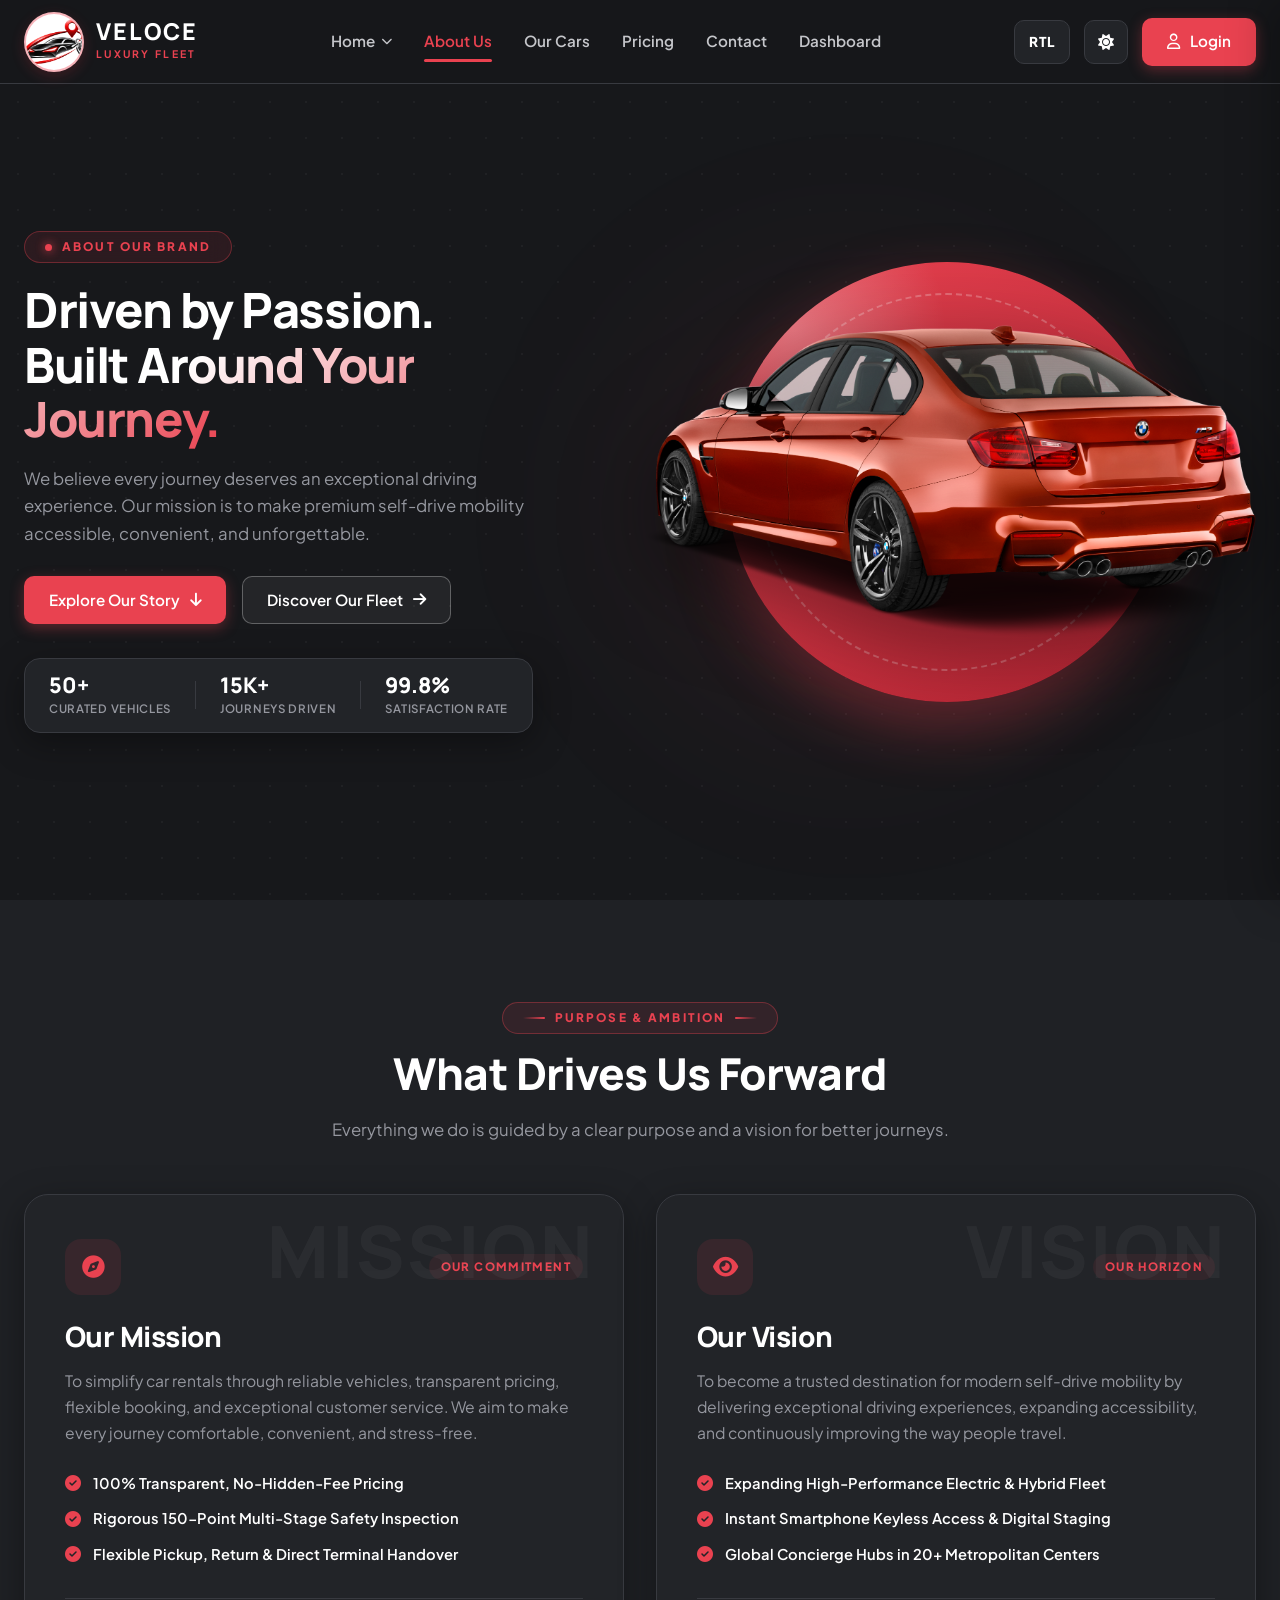
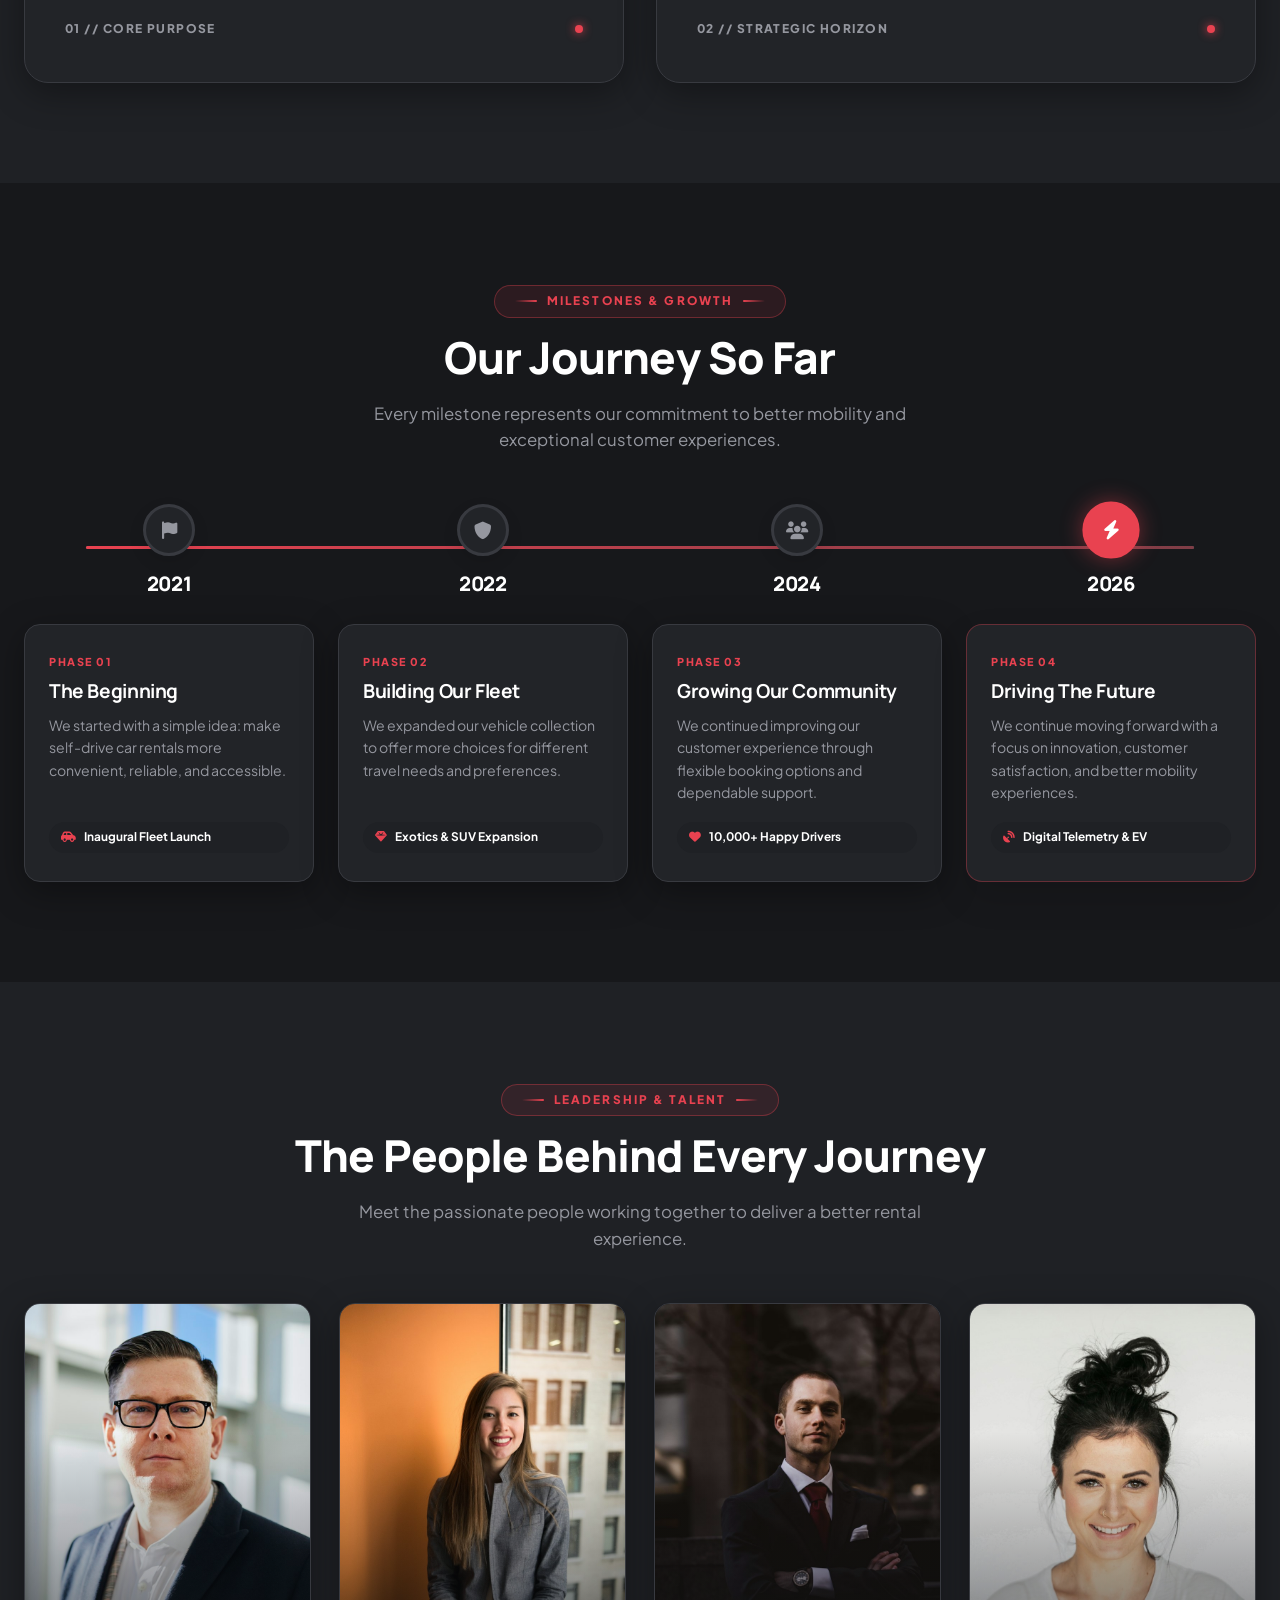
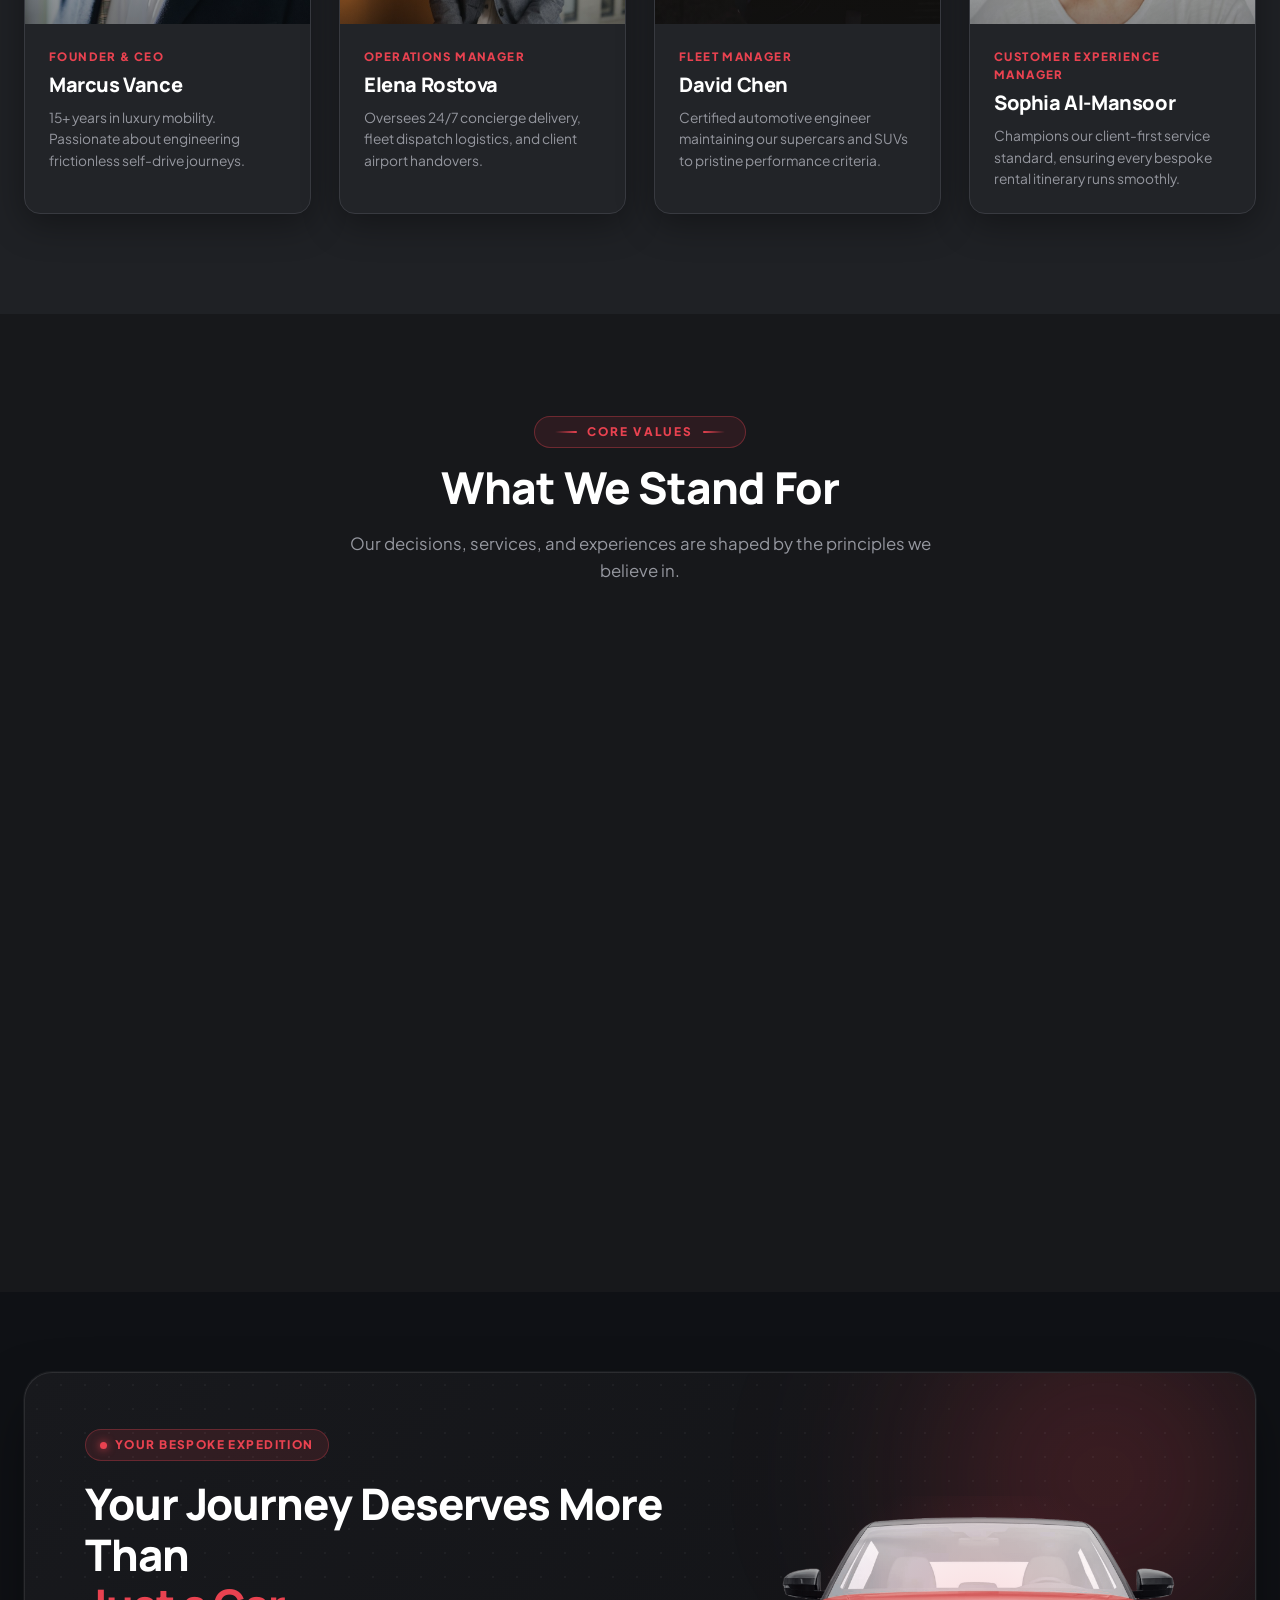
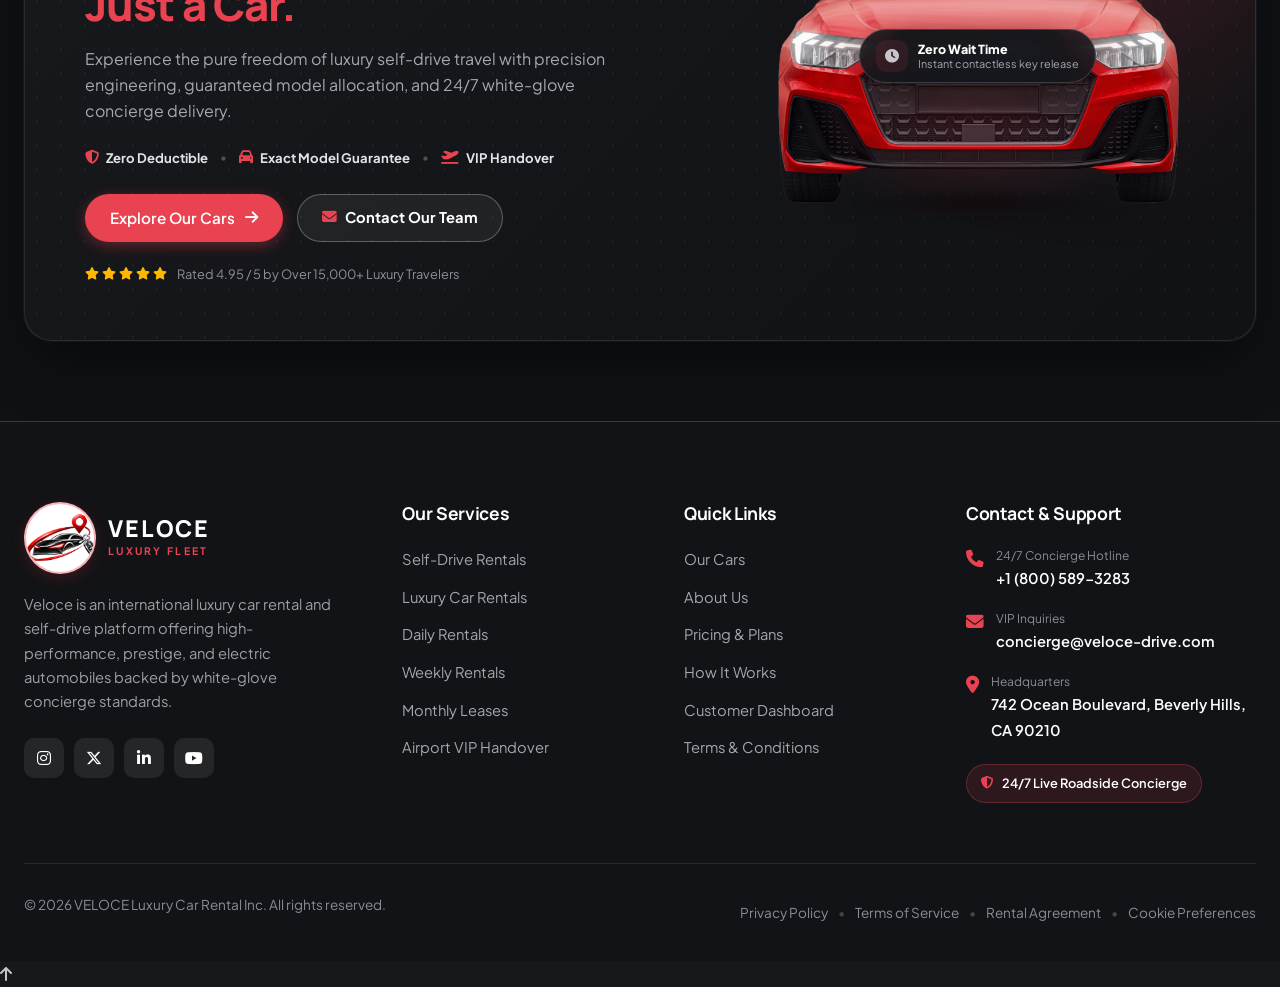
==== commit 779c7c59: "Add files via upload" ====
--- a/about.html
+++ b/about.html
@@ -2,6 +2,7 @@
 <html lang="en" data-theme="dark" dir="ltr">
 <head>
   <meta charset="UTF-8">
+  <link rel="icon" type="image/png" href="assets/logo.png">
   <meta name="viewport" content="width=device-width, initial-scale=1.0">
   <meta http-equiv="X-UA-Compatible" content="ie=edge">
 
@@ -26,10 +27,7 @@
 
       <a href="index.html" class="brand-logo" aria-label="VELOCE Home">
         <div class="logo-icon-wrap">
-          <svg class="logo-svg" viewBox="0 0 32 32" fill="none" xmlns="http://www.w3.org/2000/svg">
-            <path d="M4 16L12 6H20L12 16L20 26H12L4 16Z" fill="#E94250"/>
-            <path d="M12 16L20 6H28L20 16L28 26H20L12 16Z" fill="#E94250" fill-opacity="0.75"/>
-          </svg>
+          <img src="assets/logo.png" alt="VELOCE Logo" class="logo-img">
         </div>
         <div class="brand-text">
           <span class="brand-name">VELOCE</span>
@@ -625,6 +623,98 @@
     </section>
 
     <section class="about-cta-section" id="about-cta">
+      <div class="section-container">
+        <div class="cta-banner-card premium-split-cta">
+          <div class="cta-banner-ambient-glow" aria-hidden="true"></div>
+          <div class="cta-grid-pattern" aria-hidden="true"></div>
+
+          <div class="cta-card-left">
+            <div class="cta-pill-badge">
+              <span class="cta-badge-dot"></span>
+              <span>YOUR BESPOKE EXPEDITION</span>
+            </div>
+
+            <h2 class="cta-banner-heading">
+              Your Journey Deserves More Than <br>
+              <span class="cta-heading-highlight">Just a Car.</span>
+            </h2>
+
+            <p class="cta-banner-desc">
+              Experience the pure freedom of luxury self-drive travel with precision engineering, guaranteed model allocation, and 24/7 white-glove concierge delivery.
+            </p>
+
+            <div class="cta-perks-row">
+              <div class="cta-perk-item">
+                <i class="fa-solid fa-shield-halved"></i>
+                <span>Zero Deductible</span>
+              </div>
+              <div class="cta-perk-dot">•</div>
+              <div class="cta-perk-item">
+                <i class="fa-solid fa-car"></i>
+                <span>Exact Model Guarantee</span>
+              </div>
+              <div class="cta-perk-dot">•</div>
+              <div class="cta-perk-item">
+                <i class="fa-solid fa-plane-departure"></i>
+                <span>VIP Handover</span>
+              </div>
+            </div>
+
+            <div class="cta-buttons-wrap">
+              <a href="cars.html" class="btn btn-primary cta-master-btn">
+                <span>Explore Our Cars</span>
+                <i class="fa-solid fa-arrow-right"></i>
+              </a>
+              <a href="#footer" class="btn btn-secondary cta-contact-btn">
+                <i class="fa-solid fa-envelope text-primary"></i>
+                <span>Contact Our Team</span>
+              </a>
+            </div>
+
+            <div class="cta-social-proof">
+              <div class="cta-rating-stars">
+                <i class="fa-solid fa-star"></i>
+                <i class="fa-solid fa-star"></i>
+                <i class="fa-solid fa-star"></i>
+                <i class="fa-solid fa-star"></i>
+                <i class="fa-solid fa-star"></i>
+              </div>
+              <span class="cta-proof-text">Rated 4.95 / 5 by Over 15,000+ Luxury Travelers</span>
+            </div>
+          </div>
+
+          <div class="cta-card-right">
+            <div class="cta-showcase-stage">
+              <div class="cta-stage-curve" aria-hidden="true"></div>
+              <div class="cta-car-shadow" aria-hidden="true"></div>
+              <img src="assets/hero-red-audi.png" alt="VELOCE Luxury Fleet About" class="cta-featured-car-img" loading="lazy">
+
+              <div class="cta-floating-chip chip-top">
+                <div class="chip-icon">
+                  <i class="fa-solid fa-certificate"></i>
+                </div>
+                <div class="chip-text">
+                  <strong>100% Inspected</strong>
+                  <span>150-point safety scan</span>
+                </div>
+              </div>
+
+              <div class="cta-floating-chip chip-bottom">
+                <div class="chip-icon">
+                  <i class="fa-solid fa-clock"></i>
+                </div>
+                <div class="chip-text">
+                  <strong>Zero Wait Time</strong>
+                  <span>Instant contactless key release</span>
+                </div>
+              </div>
+            </div>
+          </div>
+
+        </div>
+      </div>
+    </section>
+    <div style="display:none !important;" aria-hidden="true">
 
       <div class="about-cta-bg-wrap" aria-hidden="true">
         <img src="assets/travel-experience.jpg" alt="Luxury Automotive Journey" class="about-cta-bg-img">
@@ -688,10 +778,7 @@
         <div class="footer-col footer-brand-col">
           <a href="index.html" class="brand-logo" aria-label="VELOCE Home">
             <div class="logo-icon-wrap">
-              <svg class="logo-svg" viewBox="0 0 32 32" fill="none" xmlns="http://www.w3.org/2000/svg">
-                <path d="M4 16L12 6H20L12 16L20 26H12L4 16Z" fill="#E94250"/>
-                <path d="M12 16L20 6H28L20 16L28 26H20L12 16Z" fill="#E94250" fill-opacity="0.75"/>
-              </svg>
+              <img src="assets/logo.png" alt="VELOCE Logo" class="logo-img">
             </div>
             <div class="brand-text">
               <span class="brand-name">VELOCE</span>
--- a/index.css
+++ b/index.css
@@ -349,23 +349,140 @@
 }
 
 .logo-icon-wrap {
-  width: 40px;
-  height: 40px;
-  background-color: var(--primary-light);
+  width: 60px;
+  height: 60px;
+  min-width: 60px;
+  background: #FFFFFF;
+  border: 2px solid rgba(233, 66, 80, 0.4);
+  border-radius: 50% !important;
+  box-shadow: 0 4px 14px rgba(233, 66, 80, 0.2), 0 2px 6px rgba(0, 0, 0, 0.15);
+  display: flex;
+  align-items: center;
+  justify-content: center;
+  transition: all var(--transition-bounce);
+  overflow: hidden;
+  padding: 0;
+  flex-shrink: 0;
+}
+
+.logo-icon-wrap-legacy {
+  width: 60px;
+  height: 60px;
+  min-width: 60px;
+  background: #FFFFFF;
+  border: 2px solid rgba(233, 66, 80, 0.4);
+  border-radius: 50% !important;
+  box-shadow: 0 4px 14px rgba(233, 66, 80, 0.2), 0 2px 6px rgba(0, 0, 0, 0.15);
+  display: flex;
+  align-items: center;
+  justify-content: center;
+  transition: all var(--transition-bounce);
+  overflow: hidden;
+  padding: 4px;
+  flex-shrink: 0;
+}
+
+.logo-icon-wrap-legacy {
+  width: 68px;
+  height: 68px;
+  background-color: transparent;
   border-radius: var(--radius-md);
   display: flex;
   align-items: center;
   justify-content: center;
   transition: transform var(--transition-bounce);
+  overflow: visible;
+}
+
+.logo-img {
+  width: 125%;
+  height: 125%;
+  max-width: 125%;
+  max-height: 125%;
+  object-fit: contain;
+  display: block;
+  pointer-events: none;
+  transform: scale(1.15);
+}
+
+.logo-img-sized-legacy {
+  width: 100%;
+  height: 100%;
+  object-fit: contain;
+  display: block;
+  pointer-events: none;
+}
+
+.logo-img-legacy {
+  width: 100%;
+  height: 100%;
+  object-fit: contain;
+  display: block;
+  pointer-events: none;
+}
+
+.logo-img-legacy {
+  width: 68px;
+  height: 68px;
+  object-fit: contain;
+  display: block;
 }
 
 .brand-logo:hover .logo-icon-wrap {
+  transform: scale(1.08);
+  border-color: var(--primary);
+  box-shadow: 0 6px 20px rgba(233, 66, 80, 0.4);
+}
+
+.site-footer .logo-icon-wrap {
+  width: 72px;
+  height: 72px;
+  min-width: 72px;
+  padding: 5px;
+}
+
+/* Legacy classes cleaned */
+.legacy-cleanup-dummy {
+  width: 60px;
+  height: 60px;
+  min-width: 60px;
+  background: #FFFFFF;
+  border: 2px solid rgba(233, 66, 80, 0.4);
+  border-radius: 50% !important;
+  box-shadow: 0 4px 14px rgba(233, 66, 80, 0.2), 0 2px 6px rgba(0, 0, 0, 0.15);
+  display: flex;
+  align-items: center;
+  justify-content: center;
+  transition: all var(--transition-bounce);
+  overflow: hidden;
+  padding: 0;
+  flex-shrink: 0;
+}
+
+.logo-icon-wrap-legacy {
+  width: 60px;
+  height: 60px;
+  min-width: 60px;
+  background: #FFFFFF;
+  border: 2px solid rgba(233, 66, 80, 0.4);
+  border-radius: 50% !important;
+  box-shadow: 0 4px 14px rgba(233, 66, 80, 0.2), 0 2px 6px rgba(0, 0, 0, 0.15);
+  display: flex;
+  align-items: center;
+  justify-content: center;
+  transition: all var(--transition-bounce);
+  overflow: hidden;
+  padding: 4px;
+  flex-shrink: 0;
+}
+
+.logo-icon-wrap-legacy {
   transform: rotate(-6deg) scale(1.08);
 }
 
 .logo-svg {
-  width: 26px;
-  height: 26px;
+  width: 65px;
+  height: 65px;
 }
 
 .brand-text {
@@ -950,7 +1067,7 @@
 .car-ground-shadow {
   width: 80%;
   height: 24px;
-  border-radius: 50%;
+  border-radius: var(--radius-md);
   background: radial-gradient(ellipse at center, rgba(0, 0, 0, 0.42) 0%, rgba(0, 0, 0, 0.16) 50%, transparent 80%);
   margin-top: -12px;
   filter: blur(5px);
@@ -988,7 +1105,7 @@
 .mini-avatar {
   width: 36px;
   height: 36px;
-  border-radius: 50%;
+  border-radius: var(--radius-md);
   border: 2.5px solid var(--surface);
   margin-left: -10px;
   object-fit: cover;
@@ -1210,7 +1327,7 @@
 input[type="date"]::-webkit-calendar-picker-indicator {
   cursor: pointer;
   opacity: 0.85;
-  padding: 4px;
+  padding: 0;
   border-radius: var(--radius-sm);
   transition: all var(--transition-fast);
 }
@@ -1255,7 +1372,7 @@
   padding: 80px 0;
   background-color: var(--bg-main);
   position: relative;
-  overflow: hidden;
+  overflow: visible;
 }
 
 .about-ambient-glow {
@@ -1385,7 +1502,7 @@
 .tech-tag-pulse {
   width: 6px;
   height: 6px;
-  border-radius: 50%;
+  border-radius: var(--radius-md);
   background-color: var(--primary);
   box-shadow: 0 0 8px var(--primary);
   animation: pulseDot 2s infinite ease-in-out;
@@ -1597,7 +1714,7 @@
 .about-tag-dot {
   width: 5px;
   height: 5px;
-  border-radius: 50%;
+  border-radius: var(--radius-md);
   background-color: var(--primary);
   box-shadow: 0 0 6px var(--primary);
   animation: pulseDot 2s infinite ease-in-out;
@@ -1895,7 +2012,7 @@
   backdrop-filter: blur(8px);
   -webkit-backdrop-filter: blur(8px);
   color: #17181B;
-  border-radius: 50%;
+  border-radius: var(--radius-md);
   display: flex;
   align-items: center;
   justify-content: center;
@@ -2088,7 +2205,7 @@
 .step-num-circle {
   width: 76px;
   height: 76px;
-  border-radius: 50%;
+  border-radius: var(--radius-md);
   background-color: var(--surface);
   border: 2px solid var(--border-color);
   display: flex;
@@ -2108,7 +2225,7 @@
   right: -4px;
   width: 32px;
   height: 32px;
-  border-radius: 50%;
+  border-radius: var(--radius-md);
   background-color: var(--primary);
   color: #FFFFFF;
   display: flex;
@@ -2492,7 +2609,7 @@
 .client-avatar {
   width: 54px;
   height: 54px;
-  border-radius: 50%;
+  border-radius: var(--radius-md);
   object-fit: cover;
   border: 2px solid var(--primary);
 }
@@ -2560,7 +2677,7 @@
 .dot-btn {
   width: 12px;
   height: 12px;
-  border-radius: 50%;
+  border-radius: var(--radius-md);
   background-color: var(--border-color);
   transition: all var(--transition-fast);
 }
@@ -2580,7 +2697,7 @@
 .carousel-arrow {
   width: 44px;
   height: 44px;
-  border-radius: 50%;
+  border-radius: var(--radius-md);
   border: 1px solid var(--border-color);
   background-color: var(--surface);
   color: var(--heading);
@@ -2630,7 +2747,7 @@
   width: 500px;
   height: 500px;
   background: radial-gradient(circle, rgba(233, 66, 80, 0.45) 0%, transparent 70%);
-  border-radius: 50%;
+  border-radius: var(--radius-md);
   filter: blur(80px);
   pointer-events: none;
 }
@@ -2885,7 +3002,7 @@
   right: 18px;
   width: 38px;
   height: 38px;
-  border-radius: 50%;
+  border-radius: var(--radius-md);
   border: 1px solid var(--border-color);
   background-color: var(--surface);
   color: var(--heading);
@@ -3749,3 +3866,1928 @@
   }
 }
 
+
+.fleet-section {
+  position: relative;
+  overflow: hidden;
+  padding: 110px 0 120px;
+  background:
+    radial-gradient(ellipse 60% 40% at 15% 0%, rgba(233, 66, 80, 0.10) 0%, transparent 70%),
+    radial-gradient(ellipse 50% 40% at 90% 100%, rgba(233, 66, 80, 0.08) 0%, transparent 70%),
+    var(--bg-alt, var(--bg-main));
+}
+
+.fleet-section::before {
+  content: '';
+  position: absolute;
+  inset: 0;
+  background-image: radial-gradient(circle, rgba(128, 128, 128, 0.10) 1px, transparent 1px);
+  background-size: 30px 30px;
+  pointer-events: none;
+  mask-image: linear-gradient(180deg, transparent 0%, #000 25%, #000 75%, transparent 100%);
+  -webkit-mask-image: linear-gradient(180deg, transparent 0%, #000 25%, #000 75%, transparent 100%);
+}
+
+.fleet-section .section-container {
+  position: relative;
+  z-index: 2;
+}
+
+.fleet-section .section-header {
+  margin-bottom: 44px;
+}
+
+.fleet-section .section-sub-label {
+  display: inline-flex;
+  align-items: center;
+  gap: 12px;
+  padding: 8px 20px;
+  border-radius: 100px;
+  background: rgba(233, 66, 80, 0.10);
+  border: 1px solid rgba(233, 66, 80, 0.35);
+  color: var(--primary);
+  font-size: 0.74rem;
+  font-weight: 800;
+  letter-spacing: 0.2em;
+  text-transform: uppercase;
+}
+
+.fleet-section .section-sub-label::before,
+.fleet-section .section-sub-label::after {
+  content: '';
+  width: 22px;
+  height: 2px;
+  border-radius: 2px;
+  background: linear-gradient(90deg, transparent, var(--primary));
+}
+
+.fleet-section .section-sub-label::after {
+  transform: scaleX(-1);
+}
+
+.fleet-section .section-heading {
+  position: relative;
+  padding-bottom: 22px;
+  letter-spacing: -0.025em;
+}
+
+.fleet-section .section-heading::after {
+  content: '';
+  position: absolute;
+  left: 50%;
+  bottom: 0;
+  width: 70px;
+  height: 4px;
+  border-radius: 4px;
+  transform: translateX(-50%);
+  background: linear-gradient(90deg, var(--primary), #FF8A94);
+}
+
+.fleet-filter-bar {
+  display: flex;
+  flex-wrap: wrap;
+  justify-content: center;
+  gap: 6px;
+  width: fit-content;
+  max-width: 100%;
+  margin: 0 auto 48px;
+  padding: 7px;
+  border-radius: 100px;
+  background: var(--surface);
+  border: 1px solid var(--border-color);
+  box-shadow: 0 12px 34px rgba(0, 0, 0, 0.14);
+}
+
+.fleet-filter-bar .filter-tab {
+  display: inline-flex;
+  align-items: center;
+  gap: 8px;
+  padding: 11px 22px;
+  border-radius: 100px;
+  border: none;
+  background: transparent;
+  color: var(--text-muted);
+  font-family: inherit;
+  font-size: 0.86rem;
+  font-weight: 700;
+  cursor: pointer;
+  transition: all 0.3s ease;
+}
+
+.fleet-filter-bar .filter-tab:hover {
+  color: var(--primary);
+  background: rgba(233, 66, 80, 0.08);
+}
+
+.fleet-filter-bar .filter-tab.active {
+  color: #FFFFFF;
+  background: linear-gradient(135deg, #F25C69 0%, var(--primary) 55%, #CC3040 100%);
+  box-shadow: 0 8px 20px rgba(233, 66, 80, 0.4);
+}
+
+.fleet-grid {
+  gap: 30px;
+}
+
+.car-card {
+  position: relative;
+  display: flex;
+  flex-direction: column;
+  overflow: hidden;
+  border-radius: 26px;
+  background: var(--surface);
+  border: 1px solid var(--border-color);
+  box-shadow: 0 14px 38px rgba(0, 0, 0, 0.14);
+  transition: transform 0.45s cubic-bezier(0.16, 1, 0.3, 1), box-shadow 0.45s ease, border-color 0.45s ease;
+}
+
+.car-card::before {
+  content: '';
+  position: absolute;
+  inset: 0;
+  border-radius: inherit;
+  padding: 1.5px;
+  background: linear-gradient(145deg, rgba(233, 66, 80, 0.9), transparent 45%, transparent 60%, rgba(233, 66, 80, 0.5));
+  -webkit-mask: linear-gradient(#000 0 0) content-box, linear-gradient(#000 0 0);
+  -webkit-mask-composite: xor;
+  mask-composite: exclude;
+  opacity: 0;
+  transition: opacity 0.45s ease;
+  pointer-events: none;
+  z-index: 5;
+}
+
+.car-card:hover {
+  transform: translateY(-10px);
+  border-color: transparent;
+  box-shadow: 0 28px 60px rgba(233, 66, 80, 0.20), 0 14px 34px rgba(0, 0, 0, 0.22);
+}
+
+.car-card:hover::before {
+  opacity: 1;
+}
+
+.car-card .card-thumb-wrap {
+  position: relative;
+  aspect-ratio: 16 / 10;
+  overflow: hidden;
+  background: var(--bg-alt);
+}
+
+.car-card .card-thumb-wrap::after {
+  content: '';
+  position: absolute;
+  inset: 0;
+  background: linear-gradient(180deg, rgba(0, 0, 0, 0.30) 0%, transparent 35%, transparent 55%, rgba(0, 0, 0, 0.55) 100%);
+  pointer-events: none;
+}
+
+.car-card .car-thumb-img {
+  width: 100%;
+  height: 100%;
+  object-fit: cover;
+  display: block;
+  transition: transform 0.8s cubic-bezier(0.16, 1, 0.3, 1);
+}
+
+.car-card:hover .car-thumb-img {
+  transform: scale(1.09);
+}
+
+.car-card .category-badge {
+  position: absolute;
+  top: 16px;
+  left: 16px;
+  z-index: 3;
+  padding: 7px 14px;
+  border-radius: 100px;
+  background: rgba(15, 17, 21, 0.55);
+  border: 1px solid rgba(255, 255, 255, 0.22);
+  backdrop-filter: blur(10px);
+  -webkit-backdrop-filter: blur(10px);
+  color: #FFFFFF;
+  font-size: 0.7rem;
+  font-weight: 800;
+  letter-spacing: 0.08em;
+  text-transform: uppercase;
+}
+
+.car-card .quick-view-btn {
+  position: absolute;
+  top: 14px;
+  right: 14px;
+  z-index: 3;
+  width: 40px;
+  height: 40px;
+  border-radius: var(--radius-md);
+  border: 1px solid rgba(255, 255, 255, 0.28);
+  background: rgba(15, 17, 21, 0.55);
+  backdrop-filter: blur(10px);
+  -webkit-backdrop-filter: blur(10px);
+  color: #FFFFFF;
+  display: flex;
+  align-items: center;
+  justify-content: center;
+  cursor: pointer;
+  opacity: 0;
+  transform: translateY(-8px) scale(0.9);
+  transition: all 0.35s ease;
+}
+
+.car-card:hover .quick-view-btn {
+  opacity: 1;
+  transform: translateY(0) scale(1);
+}
+
+.car-card .quick-view-btn:hover {
+  background: var(--primary);
+  border-color: var(--primary);
+}
+
+@media (hover: none) {
+  .car-card .quick-view-btn {
+    opacity: 1;
+    transform: none;
+  }
+}
+
+.car-card .card-body {
+  display: flex;
+  flex-direction: column;
+  flex: 1;
+  gap: 18px;
+  padding: 24px 24px 26px;
+}
+
+.car-card .car-header-row {
+  display: flex;
+  align-items: flex-start;
+  justify-content: space-between;
+  gap: 12px;
+}
+
+.car-card .car-title {
+  font-family: var(--font-heading);
+  font-size: 1.28rem;
+  font-weight: 900;
+  letter-spacing: -0.015em;
+  color: var(--heading);
+  margin: 0 0 4px;
+  line-height: 1.2;
+}
+
+.car-card .car-subtitle {
+  font-size: 0.82rem;
+  font-weight: 600;
+  color: var(--text-muted);
+}
+
+.car-card .car-rating {
+  display: inline-flex;
+  align-items: center;
+  gap: 5px;
+  flex-shrink: 0;
+  padding: 6px 11px;
+  border-radius: 100px;
+  background: rgba(245, 158, 11, 0.12);
+  border: 1px solid rgba(245, 158, 11, 0.3);
+}
+
+.car-card .star-icon {
+  color: #F59E0B;
+  font-size: 0.78rem;
+}
+
+.car-card .rating-val {
+  font-weight: 800;
+  font-size: 0.84rem;
+  color: var(--heading);
+}
+
+.car-card .rating-count {
+  font-size: 0.72rem;
+  color: var(--text-muted);
+}
+
+.car-card .car-specs-grid {
+  display: grid;
+  grid-template-columns: repeat(2, minmax(0, 1fr));
+  gap: 10px;
+}
+
+.car-card .spec-cell {
+  display: flex;
+  align-items: center;
+  gap: 10px;
+  padding: 10px 12px;
+  border-radius: 14px;
+  background: var(--bg-alt);
+  border: 1px solid var(--border-color);
+  font-size: 0.8rem;
+  font-weight: 700;
+  color: var(--heading);
+  min-width: 0;
+  transition: border-color 0.3s ease, background-color 0.3s ease;
+}
+
+.car-card .spec-cell i {
+  width: 28px;
+  height: 28px;
+  flex-shrink: 0;
+  border-radius: 9px;
+  background: rgba(233, 66, 80, 0.12);
+  color: var(--primary);
+  display: flex;
+  align-items: center;
+  justify-content: center;
+  font-size: 0.8rem;
+}
+
+.car-card:hover .spec-cell {
+  border-color: rgba(233, 66, 80, 0.25);
+}
+
+.car-card .card-footer-row {
+  margin-top: auto;
+  display: flex;
+  align-items: center;
+  justify-content: space-between;
+  flex-wrap: wrap;
+  gap: 14px;
+  padding-top: 18px;
+  border-top: 1px dashed var(--border-color);
+}
+
+.car-card .car-price-box {
+  display: flex;
+  align-items: baseline;
+  gap: 4px;
+}
+
+.car-card .price-amount {
+  font-family: var(--font-heading);
+  font-size: 1.75rem;
+  font-weight: 900;
+  letter-spacing: -0.02em;
+  background: linear-gradient(135deg, var(--heading) 10%, var(--primary) 120%);
+  -webkit-background-clip: text;
+  background-clip: text;
+  -webkit-text-fill-color: transparent;
+}
+
+.car-card .price-period {
+  font-size: 0.8rem;
+  font-weight: 600;
+  color: var(--text-muted);
+}
+
+.car-card .card-action-group {
+  display: flex;
+  align-items: center;
+  gap: 10px;
+}
+
+.car-card .btn-card-details {
+  height: 42px;
+  padding: 0 16px;
+  border-radius: 12px;
+  border: 1.5px solid var(--border-color);
+  background: transparent;
+  color: var(--heading);
+  font-family: inherit;
+  font-size: 0.82rem;
+  font-weight: 700;
+  cursor: pointer;
+  transition: all 0.3s ease;
+}
+
+[data-theme="light"] .car-card .btn-card-details {
+  border-color: #252629;
+}
+
+.car-card .btn-card-details:hover {
+  border-color: var(--primary);
+  color: var(--primary);
+  background: rgba(233, 66, 80, 0.06);
+}
+
+.car-card .btn-book-car {
+  height: 42px;
+  min-height: 0;
+  padding: 0 18px;
+  border-radius: 12px;
+  font-size: 0.82rem;
+  font-weight: 800;
+  box-shadow: 0 8px 18px rgba(233, 66, 80, 0.32);
+}
+
+@media (max-width: 768px) {
+  .fleet-section {
+    padding: 80px 0 90px;
+  }
+
+  .fleet-filter-bar {
+    border-radius: 24px;
+    margin-bottom: 36px;
+  }
+
+  .fleet-filter-bar .filter-tab {
+    padding: 9px 16px;
+    font-size: 0.8rem;
+  }
+
+  .fleet-grid {
+    gap: 22px;
+  }
+}
+
+@media (max-width: 480px) {
+  .car-card .card-body {
+    padding: 20px 18px 22px;
+  }
+
+  .car-card .card-footer-row {
+    flex-direction: column;
+    align-items: stretch;
+  }
+
+  .car-card .card-action-group {
+    width: 100%;
+  }
+
+  .car-card .card-action-group .btn-card-details,
+  .car-card .card-action-group .btn-book-car {
+    flex: 1;
+  }
+}
+
+.why-us-section {
+  position: relative;
+  overflow: hidden;
+  padding: 110px 0 120px;
+  background:
+    radial-gradient(ellipse 55% 45% at 85% 0%, rgba(233, 66, 80, 0.12) 0%, transparent 70%),
+    radial-gradient(ellipse 45% 40% at 5% 100%, rgba(233, 66, 80, 0.08) 0%, transparent 70%),
+    var(--bg-main);
+}
+
+.why-us-section::before {
+  content: '';
+  position: absolute;
+  inset: 0;
+  background-image: radial-gradient(circle, rgba(128, 128, 128, 0.10) 1px, transparent 1px);
+  background-size: 30px 30px;
+  pointer-events: none;
+  mask-image: linear-gradient(180deg, transparent 0%, #000 25%, #000 75%, transparent 100%);
+  -webkit-mask-image: linear-gradient(180deg, transparent 0%, #000 25%, #000 75%, transparent 100%);
+}
+
+.why-us-section .section-container {
+  position: relative;
+  z-index: 2;
+}
+
+.why-us-section .section-header {
+  margin-bottom: 56px;
+}
+
+.why-us-section .section-sub-label {
+  display: inline-flex;
+  align-items: center;
+  gap: 12px;
+  padding: 8px 20px;
+  border-radius: 100px;
+  background: rgba(233, 66, 80, 0.10);
+  border: 1px solid rgba(233, 66, 80, 0.35);
+  color: var(--primary);
+  font-size: 0.74rem;
+  font-weight: 800;
+  letter-spacing: 0.2em;
+  text-transform: uppercase;
+}
+
+.why-us-section .section-sub-label::before,
+.why-us-section .section-sub-label::after {
+  content: '';
+  width: 22px;
+  height: 2px;
+  border-radius: 2px;
+  background: linear-gradient(90deg, transparent, var(--primary));
+}
+
+.why-us-section .section-sub-label::after {
+  transform: scaleX(-1);
+}
+
+.why-us-section .section-heading {
+  position: relative;
+  padding-bottom: 22px;
+  letter-spacing: -0.025em;
+}
+
+.why-us-section .section-heading::after {
+  content: '';
+  position: absolute;
+  left: 50%;
+  bottom: 0;
+  width: 70px;
+  height: 4px;
+  border-radius: 4px;
+  transform: translateX(-50%);
+  background: linear-gradient(90deg, var(--primary), #FF8A94);
+}
+
+.benefits-grid {
+  display: grid;
+  grid-template-columns: repeat(3, minmax(0, 1fr));
+  gap: 28px;
+}
+
+.benefit-card {
+  position: relative;
+  display: flex;
+  flex-direction: column;
+  gap: 16px;
+  overflow: hidden;
+  padding: 32px 28px 30px;
+  border-radius: 26px;
+  background: var(--surface);
+  border: 1px solid var(--border-color);
+  box-shadow: 0 14px 38px rgba(0, 0, 0, 0.12);
+  transition: transform 0.45s cubic-bezier(0.16, 1, 0.3, 1), box-shadow 0.45s ease, border-color 0.45s ease;
+}
+
+.benefit-card::before {
+  content: '';
+  position: absolute;
+  top: 0;
+  left: 0;
+  width: 100%;
+  height: 4px;
+  background: linear-gradient(90deg, var(--primary), #FF8A94, transparent);
+  transform: scaleX(0.25);
+  transform-origin: left;
+  transition: transform 0.55s cubic-bezier(0.16, 1, 0.3, 1);
+}
+
+.benefit-card::after {
+  content: '';
+  position: absolute;
+  right: -60px;
+  bottom: -60px;
+  width: 200px;
+  height: 200px;
+  border-radius: var(--radius-md);
+  background: radial-gradient(circle, rgba(233, 66, 80, 0.20) 0%, transparent 70%);
+  opacity: 0;
+  transition: opacity 0.5s ease;
+  pointer-events: none;
+}
+
+.benefit-card:hover {
+  transform: translateY(-10px);
+  border-color: rgba(233, 66, 80, 0.45);
+  box-shadow: 0 28px 60px rgba(233, 66, 80, 0.18), 0 14px 34px rgba(0, 0, 0, 0.2);
+}
+
+.benefit-card:hover::before {
+  transform: scaleX(1);
+}
+
+.benefit-card:hover::after {
+  opacity: 1;
+}
+
+.benefit-card .benefit-header {
+  display: flex;
+  align-items: flex-start;
+  justify-content: space-between;
+  gap: 12px;
+}
+
+.benefit-card .benefit-icon-box {
+  position: relative;
+  width: 62px;
+  height: 62px;
+  border-radius: 20px;
+  display: flex;
+  align-items: center;
+  justify-content: center;
+  font-size: 1.5rem;
+  color: var(--primary);
+  background: linear-gradient(145deg, rgba(233, 66, 80, 0.18), rgba(233, 66, 80, 0.06));
+  border: 1px solid rgba(233, 66, 80, 0.35);
+  transition: all 0.45s cubic-bezier(0.16, 1, 0.3, 1);
+}
+
+.benefit-card .benefit-icon-box::after {
+  content: '';
+  position: absolute;
+  inset: -7px;
+  border-radius: 25px;
+  border: 1px dashed rgba(233, 66, 80, 0.35);
+  opacity: 0;
+  transform: scale(0.85);
+  transition: all 0.45s ease;
+}
+
+.benefit-card:hover .benefit-icon-box {
+  color: #FFFFFF;
+  background: linear-gradient(145deg, #F25C69, var(--primary) 60%, #CC3040);
+  border-color: transparent;
+  box-shadow: 0 12px 26px rgba(233, 66, 80, 0.42);
+  transform: rotate(-6deg) scale(1.05);
+}
+
+.benefit-card:hover .benefit-icon-box::after {
+  opacity: 1;
+  transform: scale(1);
+}
+
+.benefit-card .benefit-index {
+  font-family: var(--font-heading);
+  font-size: 3.2rem;
+  font-weight: 900;
+  line-height: 0.9;
+  color: transparent;
+  -webkit-text-stroke: 1.5px rgba(233, 66, 80, 0.38);
+  transition: -webkit-text-stroke-color 0.4s ease, transform 0.4s ease;
+}
+
+.benefit-card:hover .benefit-index {
+  -webkit-text-stroke-color: var(--primary);
+  transform: translateY(-3px);
+}
+
+.benefit-card .benefit-title {
+  font-family: var(--font-heading);
+  font-size: 1.22rem;
+  font-weight: 900;
+  letter-spacing: -0.015em;
+  line-height: 1.25;
+  color: var(--heading);
+  margin: 4px 0 0;
+}
+
+.benefit-card .benefit-text {
+  font-size: 0.92rem;
+  line-height: 1.7;
+  color: var(--text-muted);
+  margin: 0;
+}
+
+.benefit-card .benefit-bullet {
+  display: inline-flex;
+  align-items: center;
+  gap: 10px;
+  align-self: flex-start;
+  margin-top: auto;
+  padding: 9px 16px 9px 10px;
+  border-radius: 100px;
+  background: var(--bg-alt);
+  border: 1px solid var(--border-color);
+  font-size: 0.8rem;
+  font-weight: 700;
+  color: var(--heading);
+  transition: border-color 0.35s ease, background-color 0.35s ease;
+}
+
+.benefit-card .benefit-bullet i {
+  width: 22px;
+  height: 22px;
+  flex-shrink: 0;
+  border-radius: var(--radius-md);
+  background: var(--primary);
+  color: #FFFFFF;
+  font-size: 0.62rem;
+  display: flex;
+  align-items: center;
+  justify-content: center;
+}
+
+.benefit-card:hover .benefit-bullet {
+  border-color: rgba(233, 66, 80, 0.4);
+  background: rgba(233, 66, 80, 0.08);
+}
+
+[dir="rtl"] .benefit-card::before {
+  transform-origin: right;
+}
+
+[dir="rtl"] .benefit-card::after {
+  right: auto;
+  left: -60px;
+}
+
+@media (max-width: 992px) {
+  .benefits-grid {
+    grid-template-columns: repeat(2, minmax(0, 1fr));
+    gap: 22px;
+  }
+
+  .why-us-section {
+    padding: 90px 0 100px;
+  }
+}
+
+@media (max-width: 640px) {
+  .benefits-grid {
+    grid-template-columns: minmax(0, 1fr);
+  }
+
+  .why-us-section {
+    padding: 70px 0 80px;
+  }
+
+  .benefit-card {
+    padding: 26px 22px 24px;
+  }
+
+  .benefit-card .benefit-index {
+    font-size: 2.6rem;
+  }
+}
+
+body [class*="badge"]:not([class*="icon"]):not([class*="wrap"]):not([class*="group"]):not([class*="strip"]),
+body [class*="-pill"]:not([class*="icon"]):not([class*="wrap"]):not([class*="group"]):not([class*="strip"]),
+body [class*="-tag"]:not([class*="icon"]):not([class*="wrap"]):not([class*="group"]):not([class*="strip"]),
+body .section-sub-label,
+body .faq-q-num,
+body .feature-idx {
+  border-radius: 100px !important;
+}
+
+body .section-sub-label,
+body .about-tag,
+body .cars-hero-tag,
+body .contact-cta-badge,
+body .auth-pill,
+body .hero-badge,
+body .hero-tag,
+body .hero-eyebrow,
+body .pricing-badge,
+body .plan-badge,
+body .contact-hero-tag,
+body .contact-hero-badge,
+body .about-hero-tag,
+body .about-hero-badge,
+body .cta-badge,
+body .cta-tag,
+body .home2-badge,
+body .home2-tag {
+  display: inline-flex !important;
+  align-items: center;
+  justify-content: center;
+  gap: 10px;
+  width: fit-content;
+  max-width: 100%;
+  padding: 8px 20px !important;
+  border-radius: 100px !important;
+  background: rgba(233, 66, 80, 0.10);
+  border: 1px solid rgba(233, 66, 80, 0.35) !important;
+  color: var(--primary);
+  font-size: 0.74rem !important;
+  font-weight: 800 !important;
+  letter-spacing: 0.18em !important;
+  line-height: 1.2 !important;
+  text-transform: uppercase;
+  text-align: center;
+  white-space: nowrap;
+}
+
+body .section-sub-label::before,
+body .section-sub-label::after {
+  content: '';
+  width: 22px;
+  height: 2px;
+  border-radius: 2px;
+  background: linear-gradient(90deg, transparent, var(--primary));
+}
+
+body .section-sub-label::after {
+  transform: scaleX(-1);
+}
+
+body .about-tag-text,
+body .cars-tag-text {
+  font-size: inherit;
+  font-weight: inherit;
+  letter-spacing: inherit;
+  color: inherit;
+}
+
+body .category-badge,
+body .tooltip-badge,
+body .step-pill,
+body .admin-badge,
+body .nav-badge,
+body .filter-count-badge,
+body .benefit-bullet,
+body .car-rating {
+  border-radius: 100px !important;
+}
+
+@media (max-width: 480px) {
+  body .section-sub-label,
+  body .about-tag,
+  body .cars-hero-tag,
+  body .contact-cta-badge,
+  body .auth-pill {
+    padding: 7px 14px !important;
+    letter-spacing: 0.12em !important;
+    font-size: 0.68rem !important;
+    white-space: normal;
+  }
+
+  body .section-sub-label::before,
+  body .section-sub-label::after {
+    width: 14px;
+  }
+}
+
+.testimonials-section {
+  position: relative;
+  overflow: hidden;
+  background:
+    radial-gradient(ellipse 55% 40% at 50% 0%, rgba(233, 66, 80, 0.10) 0%, transparent 70%),
+    var(--bg-alt, var(--bg-main));
+}
+
+.testimonials-section .section-container {
+  position: relative;
+  z-index: 2;
+}
+
+.testimonials-section .section-heading {
+  position: relative;
+  padding-bottom: 22px;
+  letter-spacing: -0.025em;
+}
+
+.testimonials-section .section-heading::after {
+  content: '';
+  position: absolute;
+  left: 50%;
+  bottom: 0;
+  width: 70px;
+  height: 4px;
+  border-radius: 4px;
+  transform: translateX(-50%);
+  background: linear-gradient(90deg, var(--primary), #FF8A94);
+}
+
+.testimonials-carousel-wrapper {
+  position: relative;
+  width: 100%;
+  overflow: visible;
+}
+
+.testimonials-track {
+  display: flex !important;
+  align-items: stretch;
+  gap: 24px;
+  width: 100%;
+  padding: 14px 0 30px;
+  overflow-x: auto;
+  overflow-y: hidden;
+  scroll-snap-type: x mandatory;
+  scroll-behavior: smooth;
+  scrollbar-width: none;
+  -ms-overflow-style: none;
+  transform: none !important;
+  grid-template-columns: none !important;
+}
+
+.testimonials-track::-webkit-scrollbar {
+  display: none;
+}
+
+.testimonials-track .testimonial-card {
+  position: relative;
+  flex: 0 0 calc((100% - 48px) / 3) !important;
+  width: calc((100% - 48px) / 3) !important;
+  min-width: 0;
+  max-width: none !important;
+  box-sizing: border-box;
+  display: flex;
+  flex-direction: column;
+  gap: 18px;
+  padding: 30px 28px 26px;
+  border-radius: 26px;
+  background: var(--surface);
+  border: 1px solid var(--border-color);
+  box-shadow: 0 14px 38px rgba(0, 0, 0, 0.12);
+  scroll-snap-align: start;
+  overflow: hidden;
+  transition: transform 0.45s cubic-bezier(0.16, 1, 0.3, 1), box-shadow 0.45s ease, border-color 0.45s ease;
+}
+
+.testimonials-track .testimonial-card::before {
+  content: '';
+  position: absolute;
+  top: 0;
+  left: 0;
+  width: 100%;
+  height: 4px;
+  background: linear-gradient(90deg, var(--primary), #FF8A94, transparent);
+  transform: scaleX(0.25);
+  transform-origin: left;
+  transition: transform 0.55s cubic-bezier(0.16, 1, 0.3, 1);
+}
+
+.testimonials-track .testimonial-card:hover {
+  transform: translateY(-8px);
+  border-color: rgba(233, 66, 80, 0.45);
+  box-shadow: 0 26px 56px rgba(233, 66, 80, 0.16), 0 14px 34px rgba(0, 0, 0, 0.18);
+}
+
+.testimonials-track .testimonial-card:hover::before {
+  transform: scaleX(1);
+}
+
+.testimonial-card .card-quote-mark {
+  position: absolute;
+  top: 6px;
+  right: 22px;
+  font-family: Georgia, 'Times New Roman', serif;
+  font-size: 5.5rem;
+  line-height: 1;
+  font-weight: 900;
+  color: rgba(233, 66, 80, 0.16);
+  pointer-events: none;
+}
+
+.testimonial-card .card-top-row {
+  display: flex;
+  align-items: center;
+  gap: 16px;
+}
+
+.testimonial-card .client-avatar {
+  width: 62px;
+  height: 62px;
+  flex-shrink: 0;
+  border-radius: var(--radius-md);
+  object-fit: cover;
+  padding: 3px;
+  background: linear-gradient(145deg, var(--primary), #FF8A94);
+  box-shadow: 0 8px 20px rgba(233, 66, 80, 0.3);
+}
+
+.testimonial-card .client-meta {
+  display: flex;
+  flex-direction: column;
+  gap: 3px;
+  min-width: 0;
+}
+
+.testimonial-card .client-name {
+  font-family: var(--font-heading);
+  font-size: 1.08rem;
+  font-weight: 900;
+  color: var(--heading);
+  margin: 0;
+  line-height: 1.2;
+}
+
+.testimonial-card .client-title {
+  font-size: 0.78rem;
+  font-weight: 600;
+  color: var(--text-muted);
+  overflow: hidden;
+  text-overflow: ellipsis;
+  white-space: nowrap;
+}
+
+.testimonial-card .client-stars {
+  display: flex;
+  gap: 3px;
+  margin-top: 3px;
+  color: #F59E0B;
+  font-size: 0.74rem;
+}
+
+.testimonial-card .testimonial-content {
+  flex: 1;
+  margin: 0;
+  font-size: 0.93rem;
+  line-height: 1.75;
+  color: var(--text-muted);
+  display: -webkit-box;
+  -webkit-line-clamp: 6;
+  line-clamp: 6;
+  -webkit-box-orient: vertical;
+  overflow: visible;
+}
+
+.testimonial-card .rented-vehicle-tag {
+  align-self: flex-start;
+  display: inline-flex;
+  align-items: center;
+  gap: 10px;
+  max-width: 100%;
+  padding: 9px 16px 9px 12px;
+  border-radius: 100px;
+  background: var(--bg-alt);
+  border: 1px solid var(--border-color);
+  font-size: 0.78rem;
+  font-weight: 700;
+  color: var(--heading);
+}
+
+.testimonial-card .rented-vehicle-tag i {
+  color: var(--primary);
+}
+
+.testimonial-card .rented-vehicle-tag span {
+  overflow: hidden;
+  text-overflow: ellipsis;
+  white-space: nowrap;
+}
+
+.testimonials-carousel-wrapper .carousel-nav-row {
+  display: flex;
+  align-items: center;
+  justify-content: space-between;
+  gap: 16px;
+  margin-top: 6px;
+}
+
+.testimonials-carousel-wrapper .carousel-dots {
+  display: flex;
+  align-items: center;
+  gap: 8px;
+}
+
+.testimonials-carousel-wrapper .dot-btn {
+  width: 10px;
+  height: 10px;
+  padding: 0;
+  border: none;
+  border-radius: 100px;
+  background: var(--border-color);
+  cursor: pointer;
+  transition: all 0.35s ease;
+}
+
+.testimonials-carousel-wrapper .dot-btn.active {
+  width: 34px;
+  background: linear-gradient(90deg, var(--primary), #FF8A94);
+}
+
+.testimonials-carousel-wrapper .carousel-arrows {
+  display: flex;
+  align-items: center;
+  gap: 12px;
+}
+
+.testimonials-carousel-wrapper .carousel-arrow {
+  width: 48px;
+  height: 48px;
+  border-radius: var(--radius-md);
+  border: 1.5px solid var(--border-color);
+  background: var(--surface);
+  color: var(--heading);
+  display: flex;
+  align-items: center;
+  justify-content: center;
+  font-size: 0.95rem;
+  cursor: pointer;
+  transition: all 0.3s ease;
+}
+
+[data-theme="light"] .testimonials-carousel-wrapper .carousel-arrow {
+  border-color: #252629;
+}
+
+.testimonials-carousel-wrapper .carousel-arrow:hover {
+  background: var(--primary);
+  border-color: var(--primary);
+  color: #FFFFFF;
+  box-shadow: 0 10px 22px rgba(233, 66, 80, 0.4);
+  transform: translateY(-2px);
+}
+
+[dir="rtl"] .testimonials-track .testimonial-card::before {
+  transform-origin: right;
+}
+
+[dir="rtl"] .testimonial-card .card-quote-mark {
+  right: auto;
+  left: 22px;
+}
+
+@media (max-width: 992px) {
+  .testimonials-track .testimonial-card {
+    flex: 0 0 calc((100% - 24px) / 2) !important;
+    width: calc((100% - 24px) / 2) !important;
+  }
+}
+
+@media (max-width: 640px) {
+  .testimonials-track .testimonial-card {
+    flex: 0 0 100% !important;
+    width: 100% !important;
+    padding: 26px 22px 22px;
+  }
+
+  .testimonials-carousel-wrapper .carousel-arrow {
+    width: 44px;
+    height: 44px;
+  }
+}
+
+.fleet-section {
+  padding: 90px 0 100px;
+}
+
+.fleet-section .section-header {
+  margin-bottom: 36px;
+}
+
+.fleet-filter-bar {
+  margin-bottom: 38px;
+  padding: 6px;
+}
+
+.fleet-filter-bar .filter-tab {
+  padding: 9px 18px;
+  font-size: 0.82rem;
+}
+
+.fleet-grid {
+  max-width: 1120px;
+  margin-left: auto;
+  margin-right: auto;
+  gap: 24px;
+}
+
+.car-card {
+  border-radius: 22px;
+}
+
+.car-card .card-thumb-wrap {
+  aspect-ratio: 16 / 9.4;
+}
+
+.car-card .category-badge {
+  top: 13px;
+  left: 13px;
+  padding: 6px 12px;
+  font-size: 0.66rem;
+}
+
+.car-card .quick-view-btn {
+  top: 12px;
+  right: 12px;
+  width: 36px;
+  height: 36px;
+}
+
+.car-card .card-body {
+  gap: 14px;
+  padding: 20px 20px 22px;
+}
+
+.car-card .car-title {
+  font-size: 1.12rem;
+}
+
+.car-card .car-subtitle {
+  font-size: 0.78rem;
+}
+
+.car-card .car-rating {
+  padding: 5px 10px;
+}
+
+.car-card .car-specs-grid {
+  gap: 8px;
+}
+
+.car-card .spec-cell {
+  gap: 8px;
+  padding: 8px 10px;
+  border-radius: 12px;
+  font-size: 0.76rem;
+}
+
+.car-card .spec-cell i {
+  width: 24px;
+  height: 24px;
+  border-radius: 8px;
+  font-size: 0.72rem;
+}
+
+.car-card .card-footer-row {
+  gap: 10px;
+  padding-top: 14px;
+}
+
+.car-card .price-amount {
+  font-size: 1.5rem;
+}
+
+.car-card .btn-card-details,
+.car-card .btn-book-car {
+  height: 38px;
+  font-size: 0.78rem;
+}
+
+.car-card .btn-card-details {
+  padding: 0 13px;
+}
+
+.car-card .btn-book-car {
+  padding: 0 15px;
+}
+
+@media (max-width: 992px) {
+  .fleet-grid {
+    max-width: 760px;
+  }
+}
+
+@media (max-width: 768px) {
+  .fleet-section {
+    padding: 70px 0 80px;
+  }
+
+  .fleet-grid {
+    max-width: 440px;
+    gap: 20px;
+  }
+}
+
+.fleet-grid {
+  max-width: 1240px;
+  gap: 24px;
+}
+
+.car-card .card-thumb-wrap {
+  aspect-ratio: 16 / 7.6;
+}
+
+.car-card .card-body {
+  gap: 11px;
+  padding: 16px 20px 18px;
+}
+
+.car-card .car-title {
+  font-size: 1.08rem;
+}
+
+.car-card .car-specs-grid {
+  gap: 6px;
+}
+
+.car-card .spec-cell {
+  padding: 6px 10px;
+  font-size: 0.74rem;
+}
+
+.car-card .spec-cell i {
+  width: 22px;
+  height: 22px;
+  font-size: 0.68rem;
+}
+
+.car-card .card-footer-row {
+  padding-top: 11px;
+}
+
+.car-card .price-amount {
+  font-size: 1.4rem;
+}
+
+.car-card .btn-card-details,
+.car-card .btn-book-car {
+  height: 36px;
+}
+
+@media (max-width: 1280px) {
+  .fleet-grid {
+    max-width: 1100px;
+  }
+}
+
+@media (max-width: 992px) {
+  .fleet-grid {
+    max-width: 820px;
+  }
+}
+
+@media (max-width: 768px) {
+  .fleet-grid {
+    max-width: 500px;
+  }
+}
+
+
+[data-theme="light"] .site-footer,
+:root:not([data-theme="dark"]) .site-footer,
+html[data-theme="light"] .site-footer,
+body[data-theme="light"] .site-footer {
+  background-color: #FFFFFF !important;
+  color: #55565A !important;
+  border-top: 1px solid #E8E8E8 !important;
+}
+
+[data-theme="light"] .site-footer .brand-name,
+:root:not([data-theme="dark"]) .site-footer .brand-name,
+html[data-theme="light"] .site-footer .brand-name {
+  color: #17181B !important;
+}
+
+[data-theme="light"] .site-footer .brand-sub,
+:root:not([data-theme="dark"]) .site-footer .brand-sub,
+html[data-theme="light"] .site-footer .brand-sub {
+  color: #7E8085 !important;
+}
+
+[data-theme="light"] .site-footer .footer-brand-desc,
+:root:not([data-theme="dark"]) .site-footer .footer-brand-desc,
+html[data-theme="light"] .site-footer .footer-brand-desc {
+  color: #55565A !important;
+}
+
+[data-theme="light"] .site-footer .social-icon-btn,
+:root:not([data-theme="dark"]) .site-footer .social-icon-btn,
+html[data-theme="light"] .site-footer .social-icon-btn {
+  background-color: #F4F5F7 !important;
+  border: 1px solid #E4E5E8 !important;
+  color: #252629 !important;
+}
+
+[data-theme="light"] .site-footer .social-icon-btn:hover,
+:root:not([data-theme="dark"]) .site-footer .social-icon-btn:hover,
+html[data-theme="light"] .site-footer .social-icon-btn:hover {
+  background-color: var(--primary) !important;
+  border-color: var(--primary) !important;
+  color: #FFFFFF !important;
+  transform: translateY(-3px);
+  box-shadow: 0 6px 16px rgba(233, 66, 80, 0.25);
+}
+
+[data-theme="light"] .site-footer .footer-col-title,
+:root:not([data-theme="dark"]) .site-footer .footer-col-title,
+html[data-theme="light"] .site-footer .footer-col-title {
+  color: #17181B !important;
+}
+
+[data-theme="light"] .site-footer .footer-link-list a,
+:root:not([data-theme="dark"]) .site-footer .footer-link-list a,
+html[data-theme="light"] .site-footer .footer-link-list a {
+  color: #55565A !important;
+}
+
+[data-theme="light"] .site-footer .footer-link-list a:hover,
+:root:not([data-theme="dark"]) .site-footer .footer-link-list a:hover,
+html[data-theme="light"] .site-footer .footer-link-list a:hover {
+  color: var(--primary) !important;
+  padding-left: 4px;
+}
+
+[data-theme="light"] .site-footer .footer-link-list a.active,
+:root:not([data-theme="dark"]) .site-footer .footer-link-list a.active,
+html[data-theme="light"] .site-footer .footer-link-list a.active {
+  color: var(--primary) !important;
+  font-weight: 700;
+}
+
+[data-theme="light"] .site-footer .contact-sub,
+:root:not([data-theme="dark"]) .site-footer .contact-sub,
+html[data-theme="light"] .site-footer .contact-sub {
+  color: #7E8085 !important;
+}
+
+[data-theme="light"] .site-footer .contact-val,
+:root:not([data-theme="dark"]) .site-footer .contact-val,
+html[data-theme="light"] .site-footer .contact-val {
+  color: #17181B !important;
+}
+
+[data-theme="light"] .site-footer a.contact-val:hover,
+:root:not([data-theme="dark"]) .site-footer a.contact-val:hover,
+html[data-theme="light"] .site-footer a.contact-val:hover {
+  color: var(--primary) !important;
+}
+
+[data-theme="light"] .site-footer .footer-badge-pill,
+:root:not([data-theme="dark"]) .site-footer .footer-badge-pill,
+html[data-theme="light"] .site-footer .footer-badge-pill {
+  background-color: rgba(233, 66, 80, 0.08) !important;
+  border: 1px solid rgba(233, 66, 80, 0.25) !important;
+  color: #17181B !important;
+  border-radius: 100px !important;
+}
+
+[data-theme="light"] .site-footer .footer-bottom-row,
+:root:not([data-theme="dark"]) .site-footer .footer-bottom-row,
+html[data-theme="light"] .site-footer .footer-bottom-row {
+  border-top: 1px solid #E8E8E8 !important;
+  color: #7E8085 !important;
+}
+
+[data-theme="light"] .site-footer .copyright-text,
+:root:not([data-theme="dark"]) .site-footer .copyright-text,
+html[data-theme="light"] .site-footer .copyright-text {
+  color: #7E8085 !important;
+}
+
+[data-theme="light"] .site-footer .footer-legal-links a,
+:root:not([data-theme="dark"]) .site-footer .footer-legal-links a,
+html[data-theme="light"] .site-footer .footer-legal-links a {
+  color: #55565A !important;
+}
+
+[data-theme="light"] .site-footer .footer-legal-links a:hover,
+:root:not([data-theme="dark"]) .site-footer .footer-legal-links a:hover,
+html[data-theme="light"] .site-footer .footer-legal-links a:hover {
+  color: var(--primary) !important;
+}
+
+[data-theme="light"] .site-footer .dot-sep,
+:root:not([data-theme="dark"]) .site-footer .dot-sep,
+html[data-theme="light"] .site-footer .dot-sep {
+  color: #C5C6CA !important;
+  opacity: 0.9 !important;
+}
+
+
+/* ==========================================================================
+   PREMIUM SPLIT CTA CARD (LEFT CONTENT, RIGHT IMAGE)
+   ========================================================================== */
+.cta-banner-wrapper {
+  margin-top: 50px;
+}
+
+.cta-banner-card.premium-split-cta,
+.premium-split-cta {
+  position: relative;
+  border-radius: 28px !important;
+  overflow: hidden;
+  background: linear-gradient(135deg, #18191D 0%, #111215 100%) !important;
+  border: 1px solid rgba(255, 255, 255, 0.1) !important;
+  padding: 56px 60px !important;
+  display: grid !important;
+  grid-template-columns: 1.18fr 0.82fr !important;
+  align-items: center !important;
+  gap: 48px !important;
+  box-shadow: 0 24px 60px -12px rgba(0, 0, 0, 0.55), 0 0 0 1px rgba(255, 255, 255, 0.05) !important;
+  min-height: 440px !important;
+}
+
+[data-theme="light"] .cta-banner-card.premium-split-cta,
+[data-theme="light"] .premium-split-cta,
+html[data-theme="light"] .cta-banner-card.premium-split-cta {
+  background: linear-gradient(135deg, #FFFFFF 0%, #F8F9FA 100%) !important;
+  border: 1px solid #E8E8E8 !important;
+  box-shadow: 0 20px 50px -10px rgba(0, 0, 0, 0.08), 0 0 0 1px rgba(0, 0, 0, 0.03) !important;
+}
+
+.cta-banner-ambient-glow {
+  position: absolute;
+  top: -30%;
+  right: -10%;
+  width: 550px;
+  height: 550px;
+  background: radial-gradient(circle, rgba(233, 66, 80, 0.28) 0%, transparent 68%);
+  border-radius: var(--radius-md);
+  filter: blur(80px);
+  pointer-events: none;
+  z-index: 1;
+}
+
+.cta-grid-pattern {
+  position: absolute;
+  inset: 0;
+  background-image: radial-gradient(circle, rgba(255, 255, 255, 0.04) 1px, transparent 1px);
+  background-size: 24px 24px;
+  pointer-events: none;
+  z-index: 1;
+}
+
+[data-theme="light"] .cta-grid-pattern,
+html[data-theme="light"] .cta-grid-pattern {
+  background-image: radial-gradient(circle, rgba(0, 0, 0, 0.03) 1px, transparent 1px);
+}
+
+/* Left Content */
+.cta-card-left {
+  position: relative;
+  z-index: 2;
+  display: flex;
+  flex-direction: column;
+  align-items: flex-start;
+  text-align: left;
+}
+
+.cta-pill-badge {
+  display: inline-flex;
+  align-items: center;
+  gap: 8px;
+  padding: 6px 14px;
+  border-radius: 9999px;
+  background: rgba(233, 66, 80, 0.12);
+  border: 1px solid rgba(233, 66, 80, 0.3);
+  font-size: 0.74rem;
+  font-weight: 800;
+  color: var(--primary);
+  letter-spacing: 0.12em;
+  text-transform: uppercase;
+  margin-bottom: 18px;
+}
+
+.cta-badge-dot {
+  width: 7px;
+  height: 7px;
+  border-radius: var(--radius-md);
+  background: var(--primary);
+  box-shadow: 0 0 8px var(--primary);
+  animation: pulseDot 2s infinite ease-in-out;
+}
+
+.cta-banner-card .cta-banner-heading {
+  font-family: var(--font-heading);
+  font-size: clamp(2rem, 3.4vw, 2.9rem) !important;
+  font-weight: 850 !important;
+  line-height: 1.15 !important;
+  color: #FFFFFF !important;
+  letter-spacing: -0.025em;
+  margin-bottom: 16px !important;
+}
+
+[data-theme="light"] .cta-banner-card .cta-banner-heading,
+html[data-theme="light"] .cta-banner-card .cta-banner-heading {
+  color: #17181B !important;
+}
+
+.cta-heading-highlight {
+  color: var(--primary) !important;
+  position: relative;
+  display: inline-block;
+}
+
+.cta-banner-card .cta-banner-desc {
+  font-size: 1rem !important;
+  color: #A6A8B1 !important;
+  line-height: 1.65 !important;
+  margin-bottom: 22px !important;
+  max-width: 540px;
+}
+
+[data-theme="light"] .cta-banner-card .cta-banner-desc,
+html[data-theme="light"] .cta-banner-card .cta-banner-desc {
+  color: #55565A !important;
+}
+
+/* Perks Strip */
+.cta-perks-row {
+  display: flex;
+  align-items: center;
+  gap: 12px;
+  flex-wrap: wrap;
+  margin-bottom: 26px;
+}
+
+.cta-perk-item {
+  display: inline-flex;
+  align-items: center;
+  gap: 7px;
+  font-size: 0.82rem;
+  font-weight: 700;
+  color: #E2E3E8;
+}
+
+[data-theme="light"] .cta-perk-item,
+html[data-theme="light"] .cta-perk-item {
+  color: #2D2E32;
+}
+
+.cta-perk-item i {
+  color: var(--primary);
+  font-size: 0.88rem;
+}
+
+.cta-perk-dot {
+  color: rgba(255, 255, 255, 0.25);
+  font-size: 0.8rem;
+}
+
+[data-theme="light"] .cta-perk-dot,
+html[data-theme="light"] .cta-perk-dot {
+  color: rgba(0, 0, 0, 0.2);
+}
+
+/* Buttons */
+.cta-banner-card .cta-buttons-wrap {
+  display: flex;
+  align-items: center;
+  gap: 14px;
+  flex-wrap: wrap;
+  margin-bottom: 22px;
+}
+
+.cta-master-btn {
+  display: inline-flex;
+  align-items: center;
+  justify-content: center;
+  gap: 10px;
+  padding: 14px 28px;
+  font-size: 0.95rem;
+  font-weight: 700;
+  border-radius: 9999px !important;
+  background: var(--primary) !important;
+  color: #FFFFFF !important;
+  box-shadow: 0 8px 24px rgba(233, 66, 80, 0.4);
+  transition: all var(--transition-fast);
+  cursor: pointer;
+  border: none;
+  text-decoration: none;
+}
+
+.cta-master-btn:hover {
+  transform: translateY(-2px);
+  box-shadow: 0 12px 30px rgba(233, 66, 80, 0.55);
+}
+
+.cta-contact-btn {
+  display: inline-flex;
+  align-items: center;
+  justify-content: center;
+  gap: 8px;
+  padding: 13px 24px;
+  font-size: 0.92rem;
+  font-weight: 700;
+  border-radius: 9999px !important;
+  background: rgba(255, 255, 255, 0.06) !important;
+  border: 1px solid rgba(255, 255, 255, 0.18) !important;
+  color: #FFFFFF !important;
+  transition: all var(--transition-fast);
+  text-decoration: none;
+}
+
+[data-theme="light"] .cta-contact-btn,
+html[data-theme="light"] .cta-contact-btn {
+  background: #F1F2F4 !important;
+  border: 1px solid #D8D9DD !important;
+  color: #17181B !important;
+}
+
+.cta-contact-btn:hover {
+  background: rgba(255, 255, 255, 0.14) !important;
+  border-color: #FFFFFF !important;
+  color: #FFFFFF !important;
+  transform: translateY(-2px);
+}
+
+[data-theme="light"] .cta-contact-btn:hover,
+html[data-theme="light"] .cta-contact-btn:hover {
+  background: #E8E9EC !important;
+  border-color: #17181B !important;
+  color: #17181B !important;
+}
+
+/* Social Proof */
+.cta-social-proof {
+  display: flex;
+  align-items: center;
+  gap: 10px;
+  font-size: 0.8rem;
+  color: #8E9099;
+}
+
+[data-theme="light"] .cta-social-proof,
+html[data-theme="light"] .cta-social-proof {
+  color: #6C6E76;
+}
+
+.cta-rating-stars {
+  display: inline-flex;
+  gap: 3px;
+  color: #FFB800;
+  font-size: 0.78rem;
+}
+
+.cta-rating-text strong {
+  color: #FFFFFF;
+  font-weight: 700;
+}
+
+[data-theme="light"] .cta-rating-text strong,
+html[data-theme="light"] .cta-rating-text strong {
+  color: #17181B;
+}
+
+/* Right Image Stage */
+.cta-card-right {
+  position: relative;
+  z-index: 2;
+  display: flex;
+  align-items: center;
+  justify-content: center;
+}
+
+.cta-showcase-stage {
+  position: relative;
+  width: 100%;
+  display: flex;
+  align-items: center;
+  justify-content: center;
+  padding: 30px 10px;
+}
+
+.cta-stage-curve {
+  position: absolute;
+  width: 320px;
+  height: 320px;
+  border-radius: var(--radius-md);
+  background: radial-gradient(circle, rgba(233, 66, 80, 0.22) 0%, rgba(233, 66, 80, 0.05) 60%, transparent 80%);
+  top: 50%;
+  left: 50%;
+  transform: translate(-50%, -50%);
+  pointer-events: none;
+  z-index: 1;
+}
+
+.cta-showcase-car {
+  position: relative;
+  z-index: 2;
+  width: 100%;
+  max-width: 470px;
+  height: auto;
+  object-fit: contain;
+  filter: drop-shadow(0 20px 32px rgba(0, 0, 0, 0.55));
+  transition: transform 0.5s cubic-bezier(0.16, 1, 0.3, 1);
+  transform: translateY(0);
+}
+
+.cta-banner-card:hover .cta-showcase-car {
+  transform: translateY(-6px) scale(1.02);
+}
+
+.cta-car-shadow {
+  position: absolute;
+  bottom: 24px;
+  left: 15%;
+  right: 15%;
+  height: 24px;
+  background: radial-gradient(ellipse at center, rgba(0, 0, 0, 0.7) 0%, transparent 70%);
+  filter: blur(8px);
+  pointer-events: none;
+  z-index: 1;
+}
+
+/* Floating Chips */
+.cta-floating-chip {
+  position: absolute;
+  z-index: 3;
+  display: flex;
+  align-items: center;
+  gap: 10px;
+  padding: 10px 16px;
+  border-radius: 100px !important;
+  background: rgba(20, 22, 27, 0.88);
+  backdrop-filter: blur(14px);
+  -webkit-backdrop-filter: blur(14px);
+  border: 1px solid rgba(255, 255, 255, 0.16);
+  box-shadow: 0 12px 30px rgba(0, 0, 0, 0.35);
+  transition: all 0.3s ease;
+  white-space: nowrap;
+}
+
+[data-theme="light"] .cta-floating-chip,
+html[data-theme="light"] .cta-floating-chip {
+  background: rgba(255, 255, 255, 0.94);
+  border: 1px solid rgba(0, 0, 0, 0.08);
+  box-shadow: 0 12px 30px rgba(0, 0, 0, 0.1);
+}
+
+.cta-chip-top {
+  top: 15px;
+  right: 0;
+}
+
+.cta-chip-bottom {
+  bottom: 10px;
+  left: 0;
+}
+
+.cta-floating-chip .chip-icon {
+  width: 32px;
+  height: 32px;
+  border-radius: var(--radius-md);
+  background: rgba(233, 66, 80, 0.12);
+  display: flex;
+  align-items: center;
+  justify-content: center;
+  font-size: 0.85rem;
+  flex-shrink: 0;
+}
+
+.cta-floating-chip .chip-text {
+  display: flex;
+  flex-direction: column;
+  line-height: 1.25;
+}
+
+.cta-floating-chip .chip-text strong {
+  font-size: 0.78rem;
+  font-weight: 800;
+  color: #FFFFFF;
+}
+
+[data-theme="light"] .cta-floating-chip .chip-text strong,
+html[data-theme="light"] .cta-floating-chip .chip-text strong {
+  color: #17181B;
+}
+
+.cta-floating-chip .chip-text span {
+  font-size: 0.68rem;
+  color: #A6A8B1;
+}
+
+[data-theme="light"] .cta-floating-chip .chip-text span,
+html[data-theme="light"] .cta-floating-chip .chip-text span {
+  color: #6C6E76;
+}
+
+/* RTL Support */
+[dir="rtl"] .cta-card-left {
+  align-items: flex-start;
+  text-align: right;
+}
+
+[dir="rtl"] .cta-chip-top {
+  right: auto;
+  left: 0;
+}
+
+[dir="rtl"] .cta-chip-bottom {
+  left: auto;
+  right: 0;
+}
+
+/* Responsive */
+@media (max-width: 1024px) {
+  .cta-banner-card.premium-split-cta,
+  .premium-split-cta {
+    grid-template-columns: 1fr !important;
+    padding: 44px 32px !important;
+    gap: 36px !important;
+    text-align: center;
+  }
+
+  .cta-card-left {
+    align-items: center;
+    text-align: center;
+  }
+
+  .cta-perks-row,
+  .cta-banner-card .cta-buttons-wrap,
+  .cta-social-proof {
+    justify-content: center;
+  }
+
+  .cta-chip-top {
+    right: 10px;
+  }
+
+  .cta-chip-bottom {
+    left: 10px;
+  }
+}
+
+@media (max-width: 600px) {
+  .cta-banner-card.premium-split-cta,
+  .premium-split-cta {
+    padding: 32px 20px !important;
+    border-radius: 20px !important;
+  }
+
+  .cta-floating-chip {
+    display: none;
+  }
+
+  .cta-banner-card .cta-buttons-wrap {
+    flex-direction: column;
+    width: 100%;
+  }
+
+  .cta-master-btn,
+  .cta-contact-btn {
+    width: 100%;
+    justify-content: center;
+  }
+}
+
+
+/* Ensure pricing-cta-section and about-cta-section padding matches cta-section */
+.pricing-cta-section,
+.about-cta-section {
+  padding: 80px 0 !important;
+  background-color: var(--bg-main);
+  position: relative;
+  overflow: visible;
+}
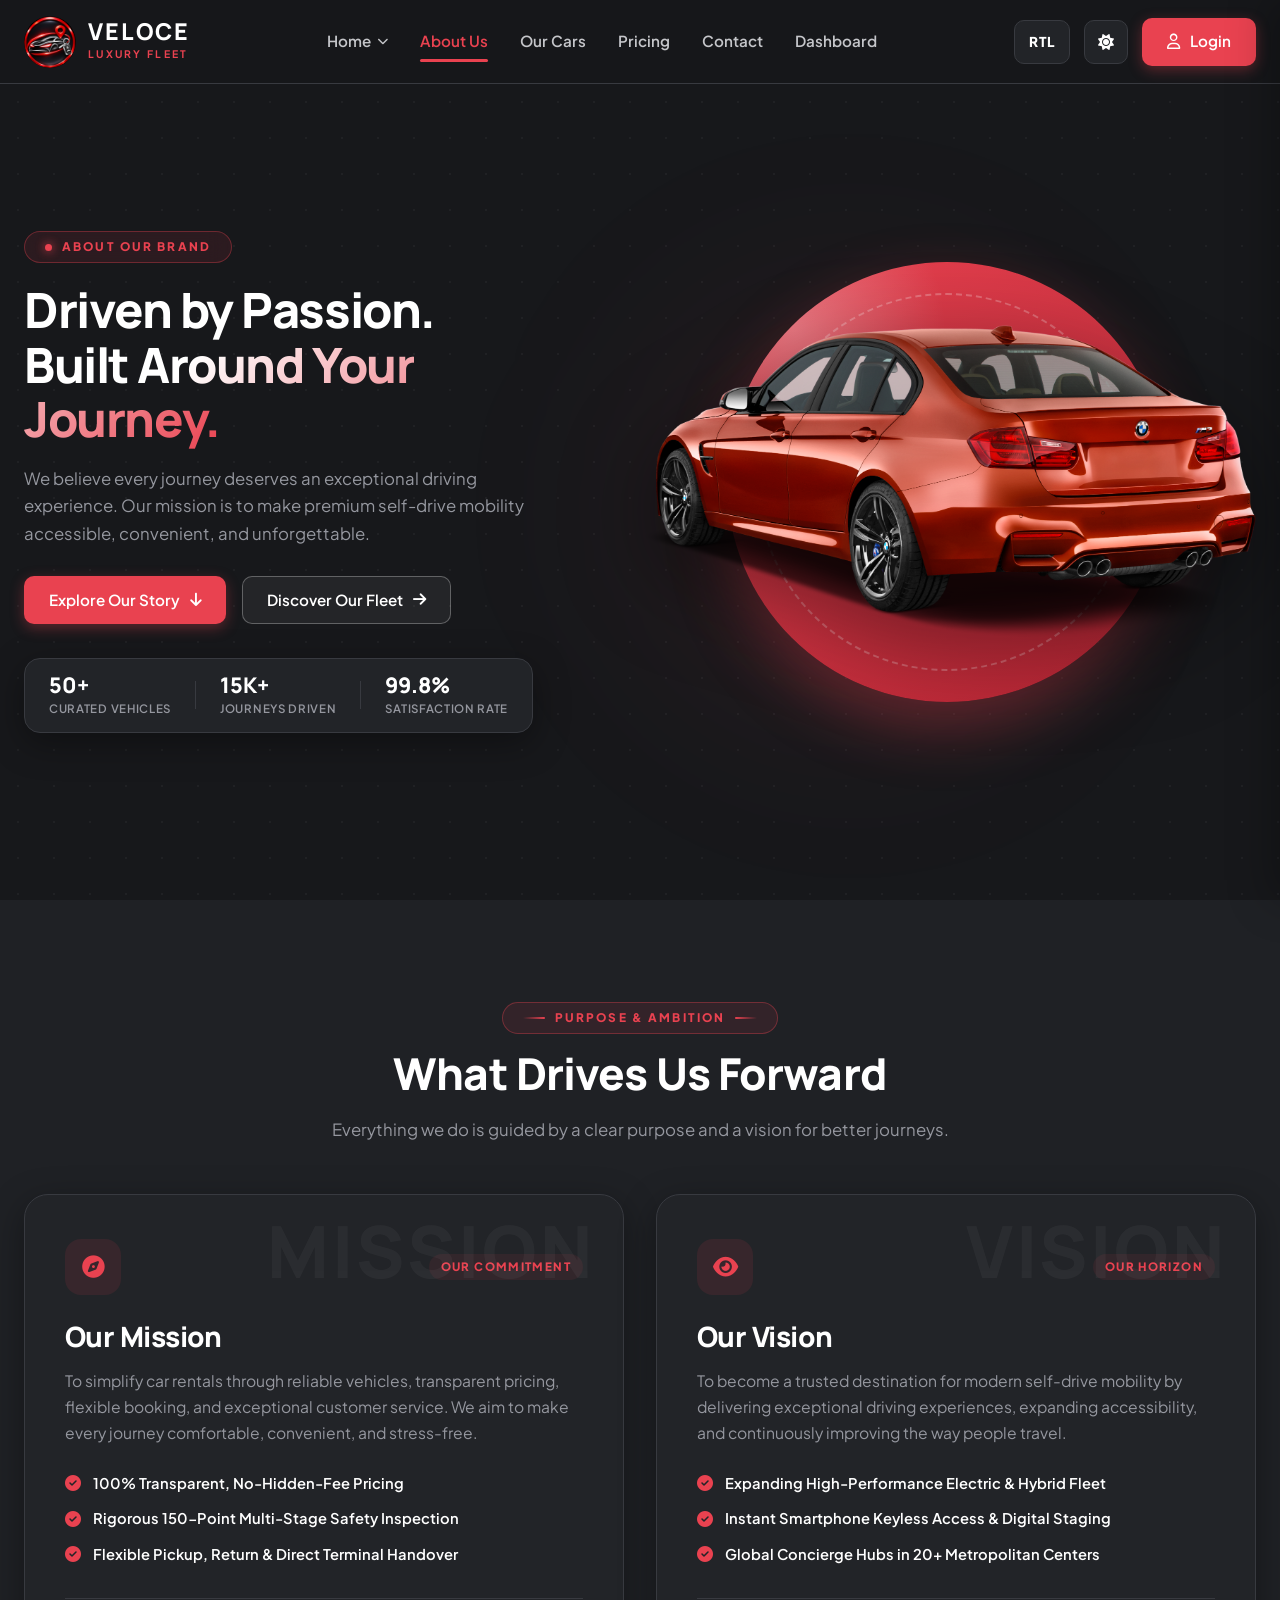
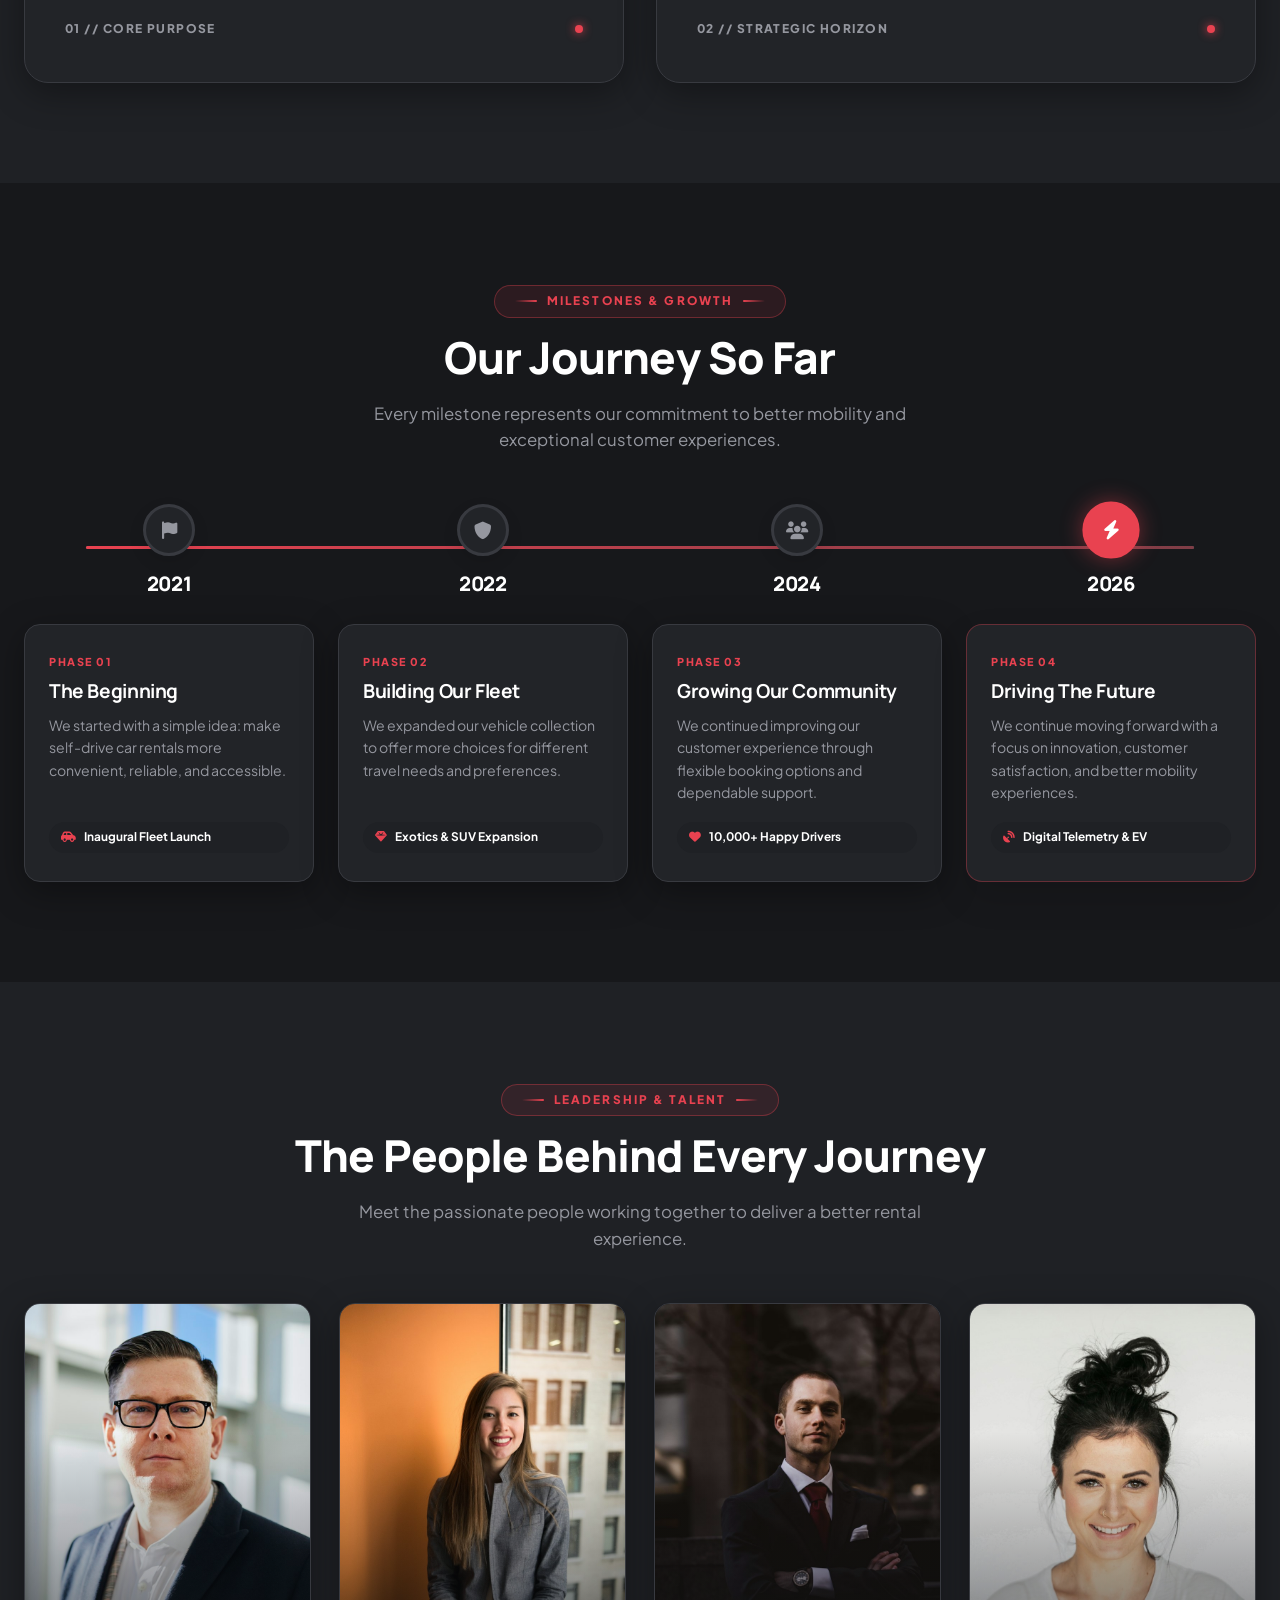
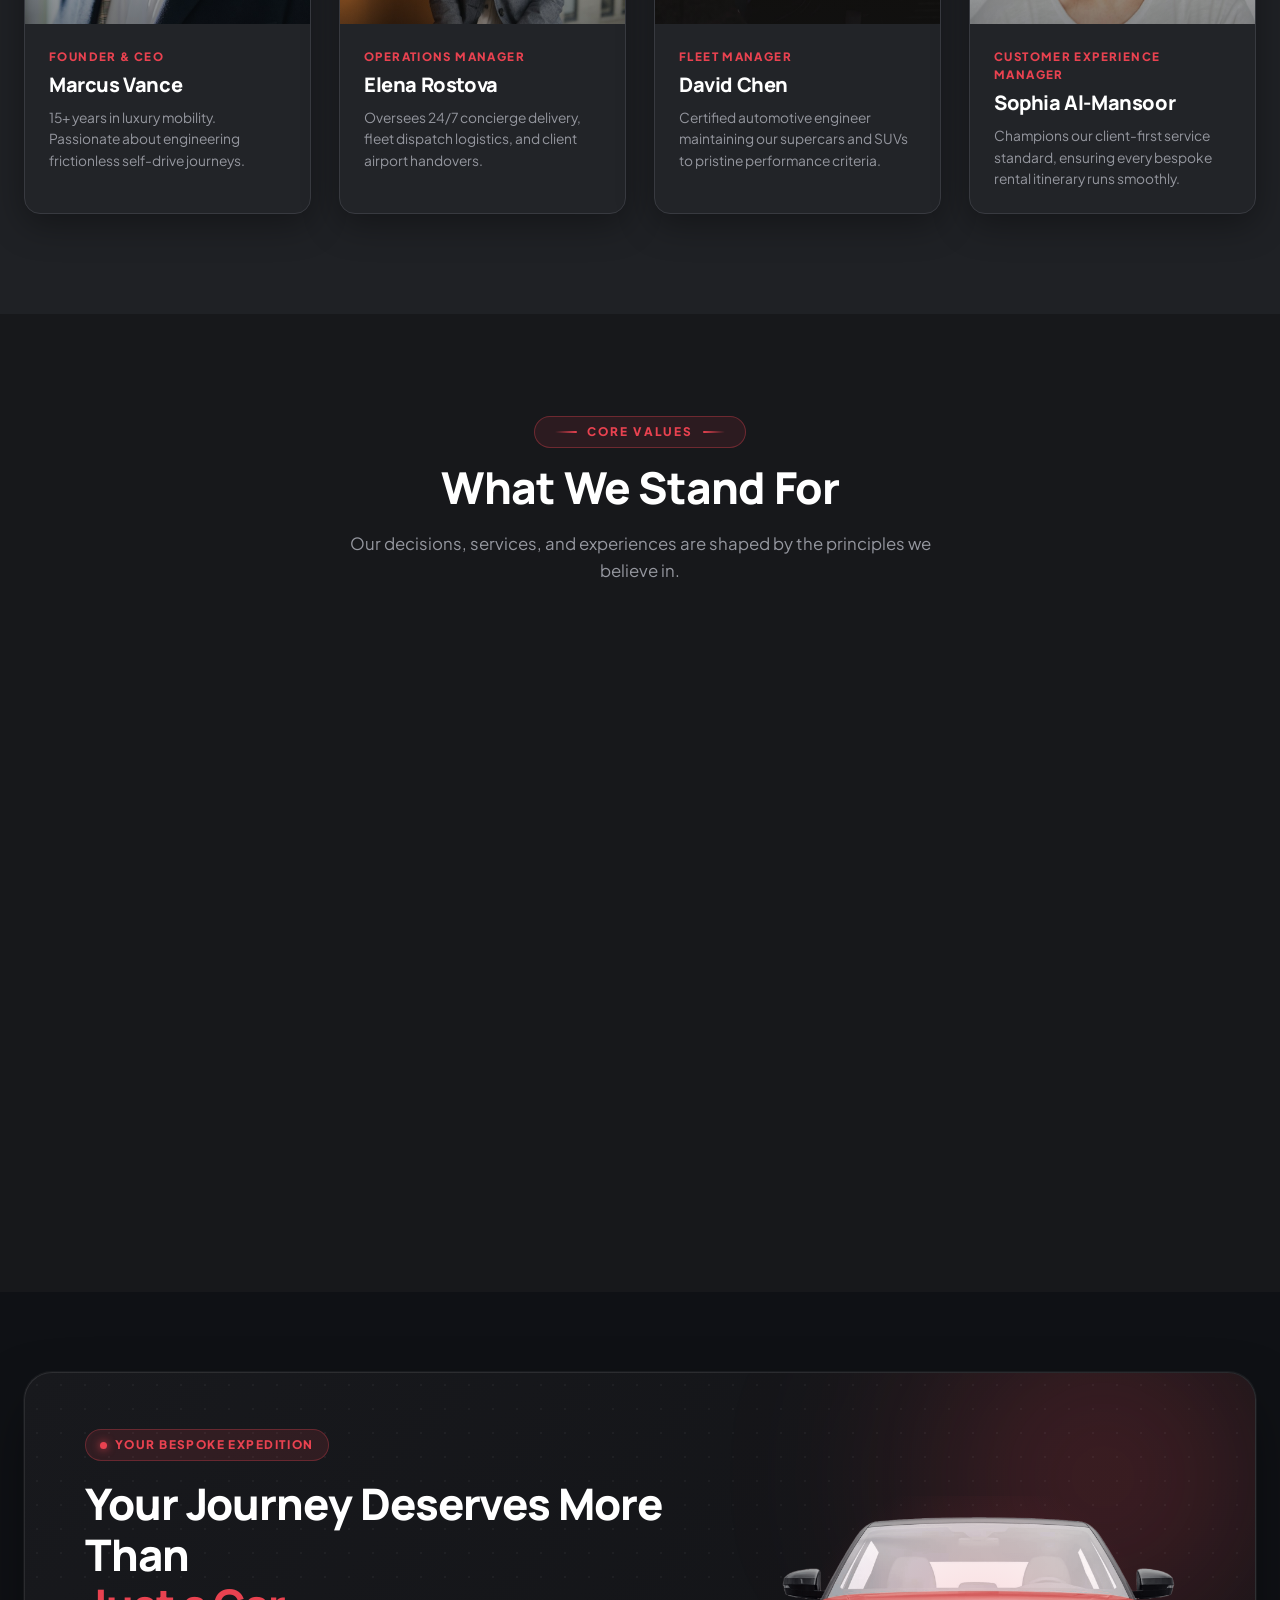
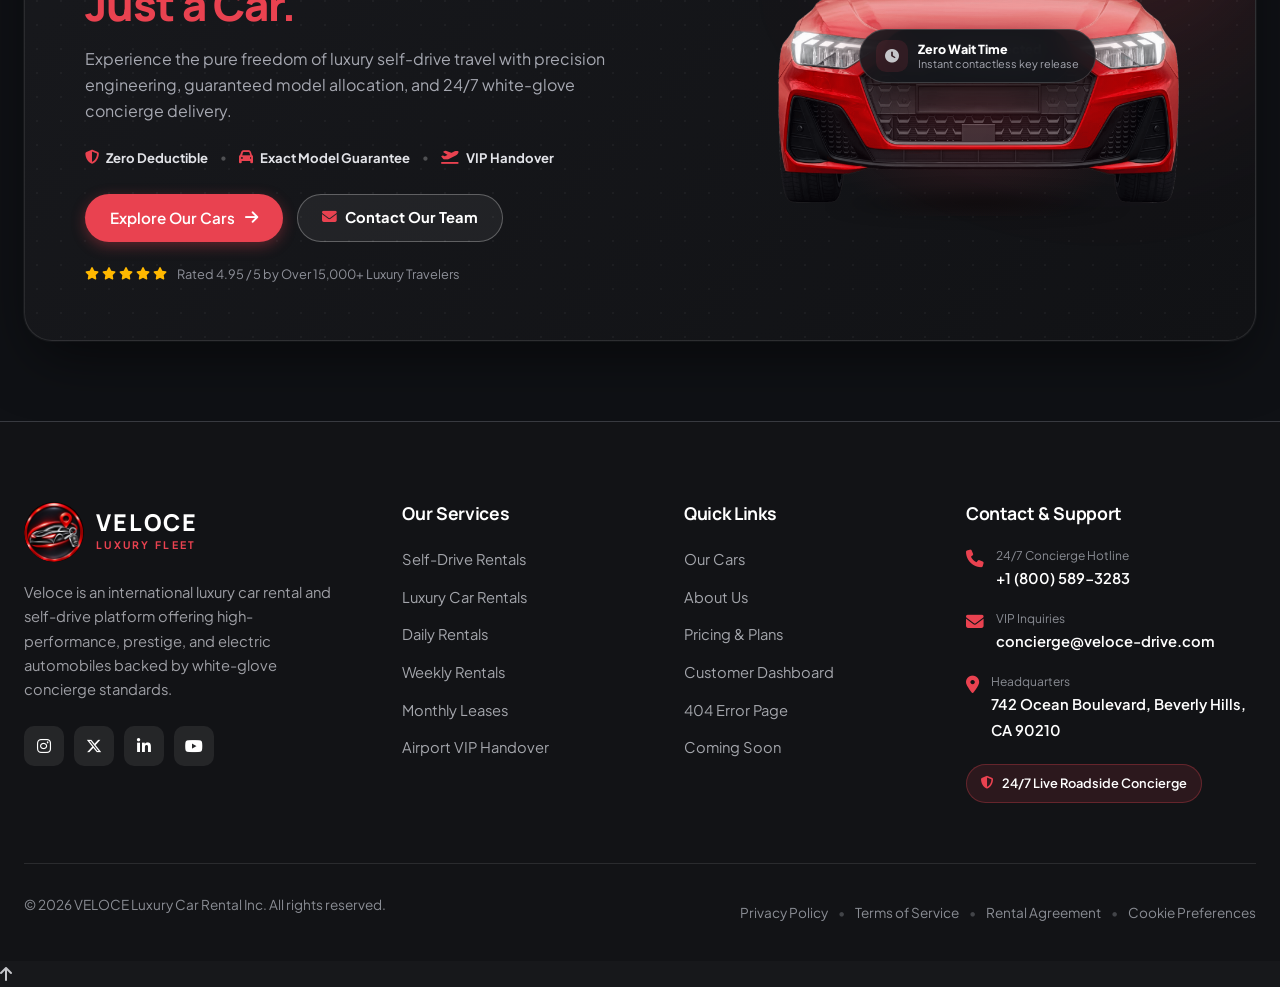
==== commit 2bf7f96a: "Add files via upload" ====
--- a/about.html
+++ b/about.html
@@ -816,9 +816,9 @@
             <li><a href="cars.html">Our Cars</a></li>
             <li><a href="about.html" class="active">About Us</a></li>
             <li><a href="pricing.html">Pricing &amp; Plans</a></li>
-            <li><a href="index.html#how-it-works">How It Works</a></li>
             <li><a href="dashboard.html" class="footer-dash-link">Customer Dashboard</a></li>
-            <li><a href="#" id="openTermsLink">Terms &amp; Conditions</a></li>
+            <li><a href="404.html">404 Error Page</a></li>
+            <li><a href="comingsoon.html">Coming Soon</a></li>
           </ul>
         </div>
 
--- a/index.css
+++ b/index.css
@@ -80,6 +80,9 @@
   scroll-behavior: smooth;
   font-size: 16px;
   -webkit-text-size-adjust: 100%;
+  width: 100%;
+  max-width: 100%;
+  overflow-x: clip;
 }
 
 body {
@@ -87,9 +90,19 @@
   background-color: var(--bg-main);
   color: var(--text-main);
   line-height: 1.6;
-  overflow-x: hidden;
+  width: 100%;
+  max-width: 100%;
+  overflow-x: clip;
   transition: background-color 0.35s ease, color 0.35s ease;
   position: relative;
+}
+
+main,
+section,
+.site-footer {
+  width: 100%;
+  max-width: 100%;
+  overflow-x: clip;
 }
 
 h1, h2, h3, h4, h5, h6 {
@@ -303,21 +316,22 @@
 }
 
 .site-header {
-  position: sticky;
-  top: 0;
-  left: 0;
-  width: 100%;
+  position: -webkit-sticky !important;
+  position: sticky !important;
+  top: 0 !important;
+  left: 0 !important;
+  width: 100% !important;
   height: var(--header-height);
-  background-color: rgba(255, 255, 255, 0.9);
+  background-color: rgba(255, 255, 255, 0.92);
   backdrop-filter: blur(14px);
   -webkit-backdrop-filter: blur(14px);
   border-bottom: 1px solid var(--border-color);
-  z-index: 1000;
+  z-index: 1000 !important;
   transition: all var(--transition-smooth);
 }
 
 [data-theme="dark"] .site-header {
-  background-color: rgba(23, 24, 27, 0.9);
+  background-color: rgba(23, 24, 27, 0.92);
   border-bottom: 1px solid var(--border-color);
 }
 
@@ -349,13 +363,11 @@
 }
 
 .logo-icon-wrap {
-  width: 60px;
-  height: 60px;
-  min-width: 60px;
-  background: #FFFFFF;
-  border: 2px solid rgba(233, 66, 80, 0.4);
+  width: 52px;
+  height: 52px;
+  min-width: 52px;
+  background: transparent;
   border-radius: 50% !important;
-  box-shadow: 0 4px 14px rgba(233, 66, 80, 0.2), 0 2px 6px rgba(0, 0, 0, 0.15);
   display: flex;
   align-items: center;
   justify-content: center;
@@ -395,14 +407,12 @@
 }
 
 .logo-img {
-  width: 125%;
-  height: 125%;
-  max-width: 125%;
-  max-height: 125%;
-  object-fit: contain;
+  width: 100%;
+  height: 100%;
+  object-fit: cover;
+  border-radius: 50%;
   display: block;
   pointer-events: none;
-  transform: scale(1.15);
 }
 
 .logo-img-sized-legacy {
@@ -435,13 +445,14 @@
 }
 
 .site-footer .logo-icon-wrap {
-  width: 72px;
-  height: 72px;
-  min-width: 72px;
-  padding: 5px;
-}
-
-/* Legacy classes cleaned */
+  width: 60px;
+  height: 60px;
+  min-width: 60px;
+  padding: 0;
+  background: transparent;
+  border-radius: 50% !important;
+}
+
 .legacy-cleanup-dummy {
   width: 60px;
   height: 60px;
@@ -786,43 +797,156 @@
   gap: 14px;
 }
 
+.mobile-nav-list {
+  display: flex;
+  flex-direction: column;
+  gap: 8px;
+  list-style: none;
+  padding: 0;
+  margin: 0;
+}
+
+.mobile-nav-item {
+  width: 100%;
+}
+
 .mobile-link {
-  font-size: 1.05rem;
+  font-size: 1.02rem;
   font-weight: 600;
   color: var(--heading);
-  display: block;
-  padding: 8px 0;
-  border-bottom: 1px solid var(--border-light);
+  display: flex;
+  align-items: center;
+  justify-content: space-between;
+  padding: 11px 16px;
+  border-radius: var(--radius-md, 12px);
+  border: 1px solid transparent;
+  transition: all var(--transition-fast, 0.2s ease);
+  text-decoration: none;
+  background: transparent;
+}
+
+.mobile-link:hover {
+  color: var(--primary);
+  background: rgba(233, 66, 80, 0.06);
+  padding-left: 18px;
+}
+
+.mobile-link.active {
+  color: var(--primary) !important;
+  font-weight: 700 !important;
+  background: rgba(233, 66, 80, 0.12) !important;
+  border: 1px solid rgba(233, 66, 80, 0.35) !important;
+  box-shadow: 0 4px 14px rgba(233, 66, 80, 0.18) !important;
+}
+
+.mobile-link.active::after {
+  content: '';
+  width: 7px;
+  height: 7px;
+  border-radius: 50%;
+  background-color: var(--primary);
+  box-shadow: 0 0 10px var(--primary);
+  flex-shrink: 0;
+}
+
+[dir="rtl"] .mobile-link:hover {
+  padding-left: 16px;
+  padding-right: 18px;
+}
+
+[dir="rtl"] .mobile-link.active {
+  padding-left: 16px;
+  padding-right: 16px;
 }
 
 .mobile-dropdown-header {
   display: flex;
   align-items: center;
   justify-content: space-between;
-  font-size: 1.05rem;
+  font-size: 1.02rem;
   font-weight: 600;
   color: var(--heading);
-  padding: 8px 0;
+  padding: 11px 16px;
+  border-radius: var(--radius-md, 12px);
+  border: 1px solid transparent;
   cursor: pointer;
-  border-bottom: 1px solid var(--border-light);
+  user-select: none;
+  -webkit-user-select: none;
+  transition: all var(--transition-fast, 0.2s ease);
+}
+
+.mobile-dropdown-header:hover {
+  color: var(--primary);
+  background: rgba(233, 66, 80, 0.06);
+}
+
+.mobile-dropdown-header.active,
+.mobile-dropdown-header.open {
+  color: var(--primary);
+}
+
+.mobile-dropdown-header.active-page {
+  color: var(--primary) !important;
+  font-weight: 700 !important;
+  background: rgba(233, 66, 80, 0.10) !important;
+  border: 1px solid rgba(233, 66, 80, 0.3) !important;
+}
+
+.mobile-dropdown-header i {
+  font-size: 0.82rem;
+  transition: transform 0.3s ease;
+  pointer-events: none;
+}
+
+.mobile-dropdown-header.active i,
+.mobile-dropdown-header.open i {
+  transform: rotate(180deg);
 }
 
 .mobile-sub-menu {
-  padding-left: 16px;
+  padding-left: 14px;
+  margin-left: 14px;
+  border-left: 2px solid rgba(233, 66, 80, 0.28);
   display: none;
   flex-direction: column;
-  gap: 8px;
-  margin-top: 8px;
-}
-
-.mobile-sub-menu.show {
-  display: flex;
+  gap: 6px;
+  margin-top: 6px;
+  margin-bottom: 6px;
+}
+
+.mobile-sub-menu.show,
+.mobile-sub-menu.open,
+.mobile-sub-menu.active {
+  display: flex !important;
+}
+
+[dir="rtl"] .mobile-sub-menu {
+  padding-left: 0;
+  padding-right: 14px;
+  margin-left: 0;
+  margin-right: 14px;
+  border-left: none;
+  border-right: 2px solid rgba(233, 66, 80, 0.28);
 }
 
 .mobile-sub-menu .mobile-link {
-  font-size: 0.95rem;
-  border-bottom: none;
+  font-size: 0.92rem;
+  padding: 8px 12px;
+  border-radius: var(--radius-sm, 8px);
   color: var(--text-muted);
+}
+
+.mobile-sub-menu .mobile-link:hover {
+  color: var(--primary);
+  background: rgba(233, 66, 80, 0.06);
+  padding-left: 16px;
+}
+
+.mobile-sub-menu .mobile-link.active {
+  color: var(--primary) !important;
+  font-weight: 700 !important;
+  background: rgba(233, 66, 80, 0.12) !important;
+  border: 1px solid rgba(233, 66, 80, 0.35) !important;
 }
 
 .mobile-drawer-actions,
@@ -864,6 +988,18 @@
 }
 
 .hero-section {
+  position: relative;
+  min-height: calc(100vh - var(--header-height));
+  display: flex;
+  flex-direction: column;
+  justify-content: flex-start;
+  padding-top: 24px;
+  padding-bottom: 30px;
+  overflow: hidden;
+  background-color: var(--bg-main);
+}
+
+.hero-section-legacy {
   position: relative;
   min-height: calc(100vh - var(--header-height));
   display: flex;
@@ -1372,7 +1508,7 @@
   padding: 80px 0;
   background-color: var(--bg-main);
   position: relative;
-  overflow: visible;
+  overflow: hidden;
 }
 
 .about-ambient-glow {
@@ -1381,6 +1517,7 @@
   left: -5%;
   width: 500px;
   height: 500px;
+  max-width: 100%;
   background: radial-gradient(circle, rgba(233, 66, 80, 0.08) 0%, rgba(233, 66, 80, 0) 70%);
   pointer-events: none;
   z-index: 0;
@@ -1389,11 +1526,11 @@
 
 .about-watermark {
   position: absolute;
-  right: -2%;
+  right: 0;
   top: 50%;
   transform: translateY(-50%);
   font-family: var(--font-heading);
-  font-size: clamp(6.5rem, 14vw, 12rem);
+  font-size: clamp(3rem, 14vw, 12rem);
   font-weight: 900;
   letter-spacing: 0.12em;
   color: var(--heading);
@@ -1402,6 +1539,8 @@
   z-index: 0;
   user-select: none;
   line-height: 1;
+  max-width: 100%;
+  overflow: hidden;
 }
 
 [data-theme="dark"] .about-watermark {
@@ -3531,6 +3670,15 @@
 }
 
 @media (max-width: 992px) {
+  .site-header {
+    position: -webkit-sticky !important;
+    position: sticky !important;
+    top: 0 !important;
+    left: 0 !important;
+    width: 100% !important;
+    z-index: 1000 !important;
+  }
+
   .main-nav {
     display: none;
   }
@@ -3553,8 +3701,23 @@
   }
 
   .hero-section {
-    min-height: auto;
-    padding-top: 30px;
+    min-height: auto !important;
+    padding-top: 24px !important;
+    padding-bottom: 28px !important;
+    display: flex;
+    flex-direction: column;
+    justify-content: flex-start;
+  }
+
+  .hero-partners-strip {
+    margin-top: 18px !important;
+    margin-bottom: 20px !important;
+    padding: 12px 0 !important;
+  }
+
+  .booking-bar-container {
+    margin-top: 0 !important;
+    margin-bottom: 16px !important;
   }
 
   .hero-watermark {
@@ -3565,7 +3728,7 @@
   .hero-main-stage {
     grid-template-columns: 1fr;
     text-align: center;
-    gap: 36px;
+    gap: 28px;
   }
 
   .hero-col-left {
@@ -3651,6 +3814,15 @@
 @media (max-width: 768px) {
   :root {
     --header-height: 72px;
+  }
+
+  .site-header {
+    position: -webkit-sticky !important;
+    position: sticky !important;
+    top: 0 !important;
+    left: 0 !important;
+    width: 100% !important;
+    z-index: 1000 !important;
   }
 
   .header-actions {
@@ -3677,22 +3849,275 @@
     padding: 8px;
   }
 
+  .logo-icon-wrap {
+    width: 44px !important;
+    height: 44px !important;
+    min-width: 44px !important;
+    padding: 3px !important;
+  }
+
+  .brand-name {
+    font-size: 1.15rem !important;
+  }
+
+  .brand-sub {
+    font-size: 0.52rem !important;
+  }
+
+  .hero-section {
+    min-height: auto !important;
+    padding-top: 24px !important;
+    padding-bottom: 24px !important;
+    display: flex !important;
+    flex-direction: column !important;
+    justify-content: flex-start !important;
+    width: 100% !important;
+    overflow: hidden !important;
+  }
+
+  .hero-stage-container {
+    padding-left: 16px !important;
+    padding-right: 16px !important;
+    width: 100% !important;
+  }
+
+  .hero-main-stage {
+    display: flex !important;
+    flex-direction: column !important;
+    align-items: center !important;
+    text-align: center !important;
+    gap: 22px !important;
+    min-height: auto !important;
+    width: 100% !important;
+  }
+
+  .hero-col-left {
+    display: flex !important;
+    flex-direction: column !important;
+    align-items: center !important;
+    text-align: center !important;
+    width: 100% !important;
+  }
+
   .hero-main-title {
-    font-size: clamp(2rem, 7vw, 2.75rem);
+    font-size: clamp(2rem, 6.5vw, 2.85rem) !important;
+    line-height: 1.15 !important;
+    text-align: center !important;
+    margin-bottom: 12px !important;
+  }
+
+  .hero-main-subtitle {
+    font-size: 0.92rem !important;
+    line-height: 1.55 !important;
+    max-width: 480px !important;
+    margin: 0 auto 16px auto !important;
+    text-align: center !important;
+  }
+
+  .hero-cta-action {
+    display: flex !important;
+    justify-content: center !important;
+    width: 100% !important;
+    margin-bottom: 14px !important;
+  }
+
+  .hero-get-started-btn {
+    display: inline-flex !important;
+    align-items: center !important;
+    justify-content: center !important;
+    padding: 12px 32px !important;
+    font-size: 0.95rem !important;
+    font-weight: 700 !important;
+    border-radius: 100px !important;
+    height: auto !important;
+    width: auto !important;
+  }
+
+  .hero-social-mini {
+    display: flex !important;
+    justify-content: center !important;
+    gap: 16px !important;
+    font-size: 1rem !important;
+    margin-bottom: 4px !important;
+  }
+
+  .hero-col-center {
+    width: 100% !important;
+    display: flex !important;
+    flex-direction: column !important;
+    align-items: center !important;
+    justify-content: center !important;
+    position: relative !important;
+    margin: 8px 0 !important;
+  }
+
+  .hero-car-showcase {
+    width: 100% !important;
+    max-width: 420px !important;
+    display: flex !important;
+    flex-direction: column !important;
+    align-items: center !important;
+    position: relative !important;
   }
 
   .hero-center-car-img {
-    max-width: 90%;
+    width: 100% !important;
+    max-width: 400px !important;
+    height: auto !important;
+    max-height: none !important;
+    object-fit: contain !important;
+  }
+
+  .car-ground-shadow {
+    width: 80% !important;
+    height: 16px !important;
+    margin-top: -8px !important;
   }
 
   .floating-stat-badge {
-    top: -8px;
-    right: 2%;
-    padding: 8px 14px;
+    position: absolute !important;
+    top: -8px !important;
+    right: 4% !important;
+    padding: 6px 14px !important;
+    border-radius: var(--radius-md) !important;
+    gap: 8px !important;
   }
 
   .stat-number {
-    font-size: 1.45rem;
+    font-size: 1.25rem !important;
+  }
+
+  .stat-text {
+    font-size: 0.65rem !important;
+    line-height: 1.15 !important;
+  }
+
+  .hero-col-right {
+    width: 100% !important;
+    display: flex !important;
+    flex-direction: column !important;
+    align-items: center !important;
+    text-align: center !important;
+    gap: 14px !important;
+  }
+
+  .hero-review-badge {
+    align-items: center !important;
+    text-align: center !important;
+    width: 100% !important;
+  }
+
+  .avatar-group {
+    justify-content: center !important;
+    margin-bottom: 4px !important;
+  }
+
+  .mini-avatar {
+    width: 28px !important;
+    height: 28px !important;
+  }
+
+  .review-count {
+    font-size: 0.92rem !important;
+    font-weight: 800 !important;
+    margin-bottom: 4px !important;
+  }
+
+  .review-caption {
+    display: block !important;
+    font-size: 0.82rem !important;
+    line-height: 1.45 !important;
+    max-width: 420px !important;
+    margin: 0 auto !important;
+    text-align: center !important;
+  }
+
+  .hero-quick-services {
+    align-items: center !important;
+    width: 100% !important;
+    gap: 12px !important;
+  }
+
+  .service-pills-grid {
+    display: flex !important;
+    flex-wrap: wrap !important;
+    justify-content: center !important;
+    gap: 8px !important;
+    width: 100% !important;
+  }
+
+  .service-pill {
+    height: 34px !important;
+    padding: 0 16px !important;
+    font-size: 0.82rem !important;
+    border-radius: 100px !important;
+  }
+
+  .learn-more-link {
+    justify-content: center !important;
+    font-size: 0.85rem !important;
+    gap: 6px !important;
+  }
+
+  .hero-partners-strip {
+    width: 100% !important;
+    padding: 14px 0 !important;
+    margin-top: 20px !important;
+    margin-bottom: 20px !important;
+  }
+
+  .partners-flex {
+    display: flex !important;
+    flex-wrap: wrap !important;
+    justify-content: center !important;
+    align-items: center !important;
+    gap: 12px 18px !important;
+    width: 100% !important;
+  }
+
+  .partner-logo-item {
+    display: inline-flex !important;
+    align-items: center !important;
+    gap: 8px !important;
+    padding: 6px 14px !important;
+    font-size: 0.8rem !important;
+  }
+
+  .partner-real-logo {
+    height: 22px !important;
+    width: auto !important;
+  }
+
+  .booking-bar-container {
+    width: 100% !important;
+    margin-top: 0 !important;
+    margin-bottom: 16px !important;
+    padding-left: 16px !important;
+    padding-right: 16px !important;
+  }
+
+  .booking-search-card {
+    width: 100% !important;
+    padding: 20px 16px !important;
+    border-radius: var(--radius-lg) !important;
+  }
+
+  .booking-form {
+    display: grid !important;
+    grid-template-columns: 1fr !important;
+    gap: 14px !important;
+    width: 100% !important;
+  }
+
+  .search-submit-wrap {
+    grid-column: span 1 !important;
+    margin-top: 4px !important;
+  }
+
+  .search-cars-btn {
+    width: 100% !important;
+    height: 48px !important;
+    border-radius: 100px !important;
   }
 
   .fleet-grid {
@@ -3771,17 +4196,96 @@
     padding-right: 16px;
   }
 
+  .logo-icon-wrap {
+    width: 44px !important;
+    height: 44px !important;
+    min-width: 44px !important;
+    padding: 3px !important;
+  }
+
+  .brand-name {
+    font-size: 1.15rem !important;
+  }
+
+  .brand-sub {
+    font-size: 0.52rem !important;
+  }
+
+  .hero-section {
+    padding-top: 18px !important;
+    padding-bottom: 20px !important;
+  }
+
+  .hero-main-title {
+    font-size: clamp(1.75rem, 6.8vw, 2.25rem) !important;
+  }
+
+  .hero-main-subtitle {
+    font-size: 0.88rem !important;
+    max-width: 100% !important;
+  }
+
   .hero-get-started-btn {
-    width: 100%;
+    padding: 10px 26px !important;
+    font-size: 0.9rem !important;
+  }
+
+  .hero-car-showcase {
+    max-width: 350px !important;
+  }
+
+  .hero-center-car-img {
+    max-width: 330px !important;
+  }
+
+  .floating-stat-badge {
+    top: -6px !important;
+    right: 2% !important;
+    padding: 5px 12px !important;
+  }
+
+  .stat-number {
+    font-size: 1.15rem !important;
+  }
+
+  .stat-text {
+    font-size: 0.62rem !important;
+  }
+
+  .review-caption {
+    font-size: 0.78rem !important;
+    max-width: 100% !important;
+  }
+
+  .service-pill {
+    height: 32px !important;
+    padding: 0 14px !important;
+    font-size: 0.78rem !important;
+  }
+
+  .hero-partners-strip {
+    padding: 12px 0 !important;
+    margin-top: 16px !important;
+    margin-bottom: 16px !important;
   }
 
   .partners-flex {
-    gap: 12px;
-    justify-content: center;
+    gap: 10px 14px !important;
   }
 
   .partner-logo-item {
-    font-size: 0.75rem;
+    font-size: 0.74rem !important;
+    padding: 5px 10px !important;
+  }
+
+  .booking-bar-container {
+    padding-left: 12px !important;
+    padding-right: 12px !important;
+    margin-bottom: 12px !important;
+  }
+
+  .booking-search-card {
+    padding: 16px 14px !important;
   }
 
   .about-section {
@@ -3813,14 +4317,14 @@
     position: static;
     margin-top: 14px;
     width: 100%;
-    justify-content: flex-start;
+    justify-content: space-between;
   }
 
   .about-rating-pill {
     position: static;
     margin-top: 10px;
     width: 100%;
-    justify-content: flex-start;
+    justify-content: space-between;
   }
 
   .about-feature-row {
@@ -4687,16 +5191,30 @@
   border-radius: 100px !important;
 }
 
-@media (max-width: 480px) {
+@media (max-width: 768px) {
   body .section-sub-label,
   body .about-tag,
   body .cars-hero-tag,
   body .contact-cta-badge,
-  body .auth-pill {
+  body .auth-pill,
+  body .hero-badge,
+  body .hero-tag,
+  body .hero-eyebrow,
+  body .pricing-badge,
+  body .plan-badge,
+  body .contact-hero-tag,
+  body .contact-hero-badge,
+  body .about-hero-tag,
+  body .about-hero-badge,
+  body .cta-badge,
+  body .cta-tag,
+  body .home2-badge,
+  body .home2-tag {
     padding: 7px 14px !important;
-    letter-spacing: 0.12em !important;
+    letter-spacing: 0.1em !important;
     font-size: 0.68rem !important;
-    white-space: normal;
+    white-space: normal !important;
+    max-width: 100% !important;
   }
 
   body .section-sub-label::before,
@@ -5315,9 +5833,6 @@
 }
 
 
-/* ==========================================================================
-   PREMIUM SPLIT CTA CARD (LEFT CONTENT, RIGHT IMAGE)
-   ========================================================================== */
 .cta-banner-wrapper {
   margin-top: 50px;
 }
@@ -5373,7 +5888,6 @@
   background-image: radial-gradient(circle, rgba(0, 0, 0, 0.03) 1px, transparent 1px);
 }
 
-/* Left Content */
 .cta-card-left {
   position: relative;
   z-index: 2;
@@ -5442,7 +5956,6 @@
   color: #55565A !important;
 }
 
-/* Perks Strip */
 .cta-perks-row {
   display: flex;
   align-items: center;
@@ -5480,7 +5993,6 @@
   color: rgba(0, 0, 0, 0.2);
 }
 
-/* Buttons */
 .cta-banner-card .cta-buttons-wrap {
   display: flex;
   align-items: center;
@@ -5549,7 +6061,6 @@
   color: #17181B !important;
 }
 
-/* Social Proof */
 .cta-social-proof {
   display: flex;
   align-items: center;
@@ -5580,7 +6091,6 @@
   color: #17181B;
 }
 
-/* Right Image Stage */
 .cta-card-right {
   position: relative;
   z-index: 2;
@@ -5639,7 +6149,6 @@
   z-index: 1;
 }
 
-/* Floating Chips */
 .cta-floating-chip {
   position: absolute;
   z-index: 3;
@@ -5713,7 +6222,6 @@
   color: #6C6E76;
 }
 
-/* RTL Support */
 [dir="rtl"] .cta-card-left {
   align-items: flex-start;
   text-align: right;
@@ -5729,7 +6237,6 @@
   right: 0;
 }
 
-/* Responsive */
 @media (max-width: 1024px) {
   .cta-banner-card.premium-split-cta,
   .premium-split-cta {
@@ -5783,11 +6290,10 @@
 }
 
 
-/* Ensure pricing-cta-section and about-cta-section padding matches cta-section */
 .pricing-cta-section,
 .about-cta-section {
   padding: 80px 0 !important;
   background-color: var(--bg-main);
   position: relative;
-  overflow: visible;
-}
+  overflow: hidden;
+}
